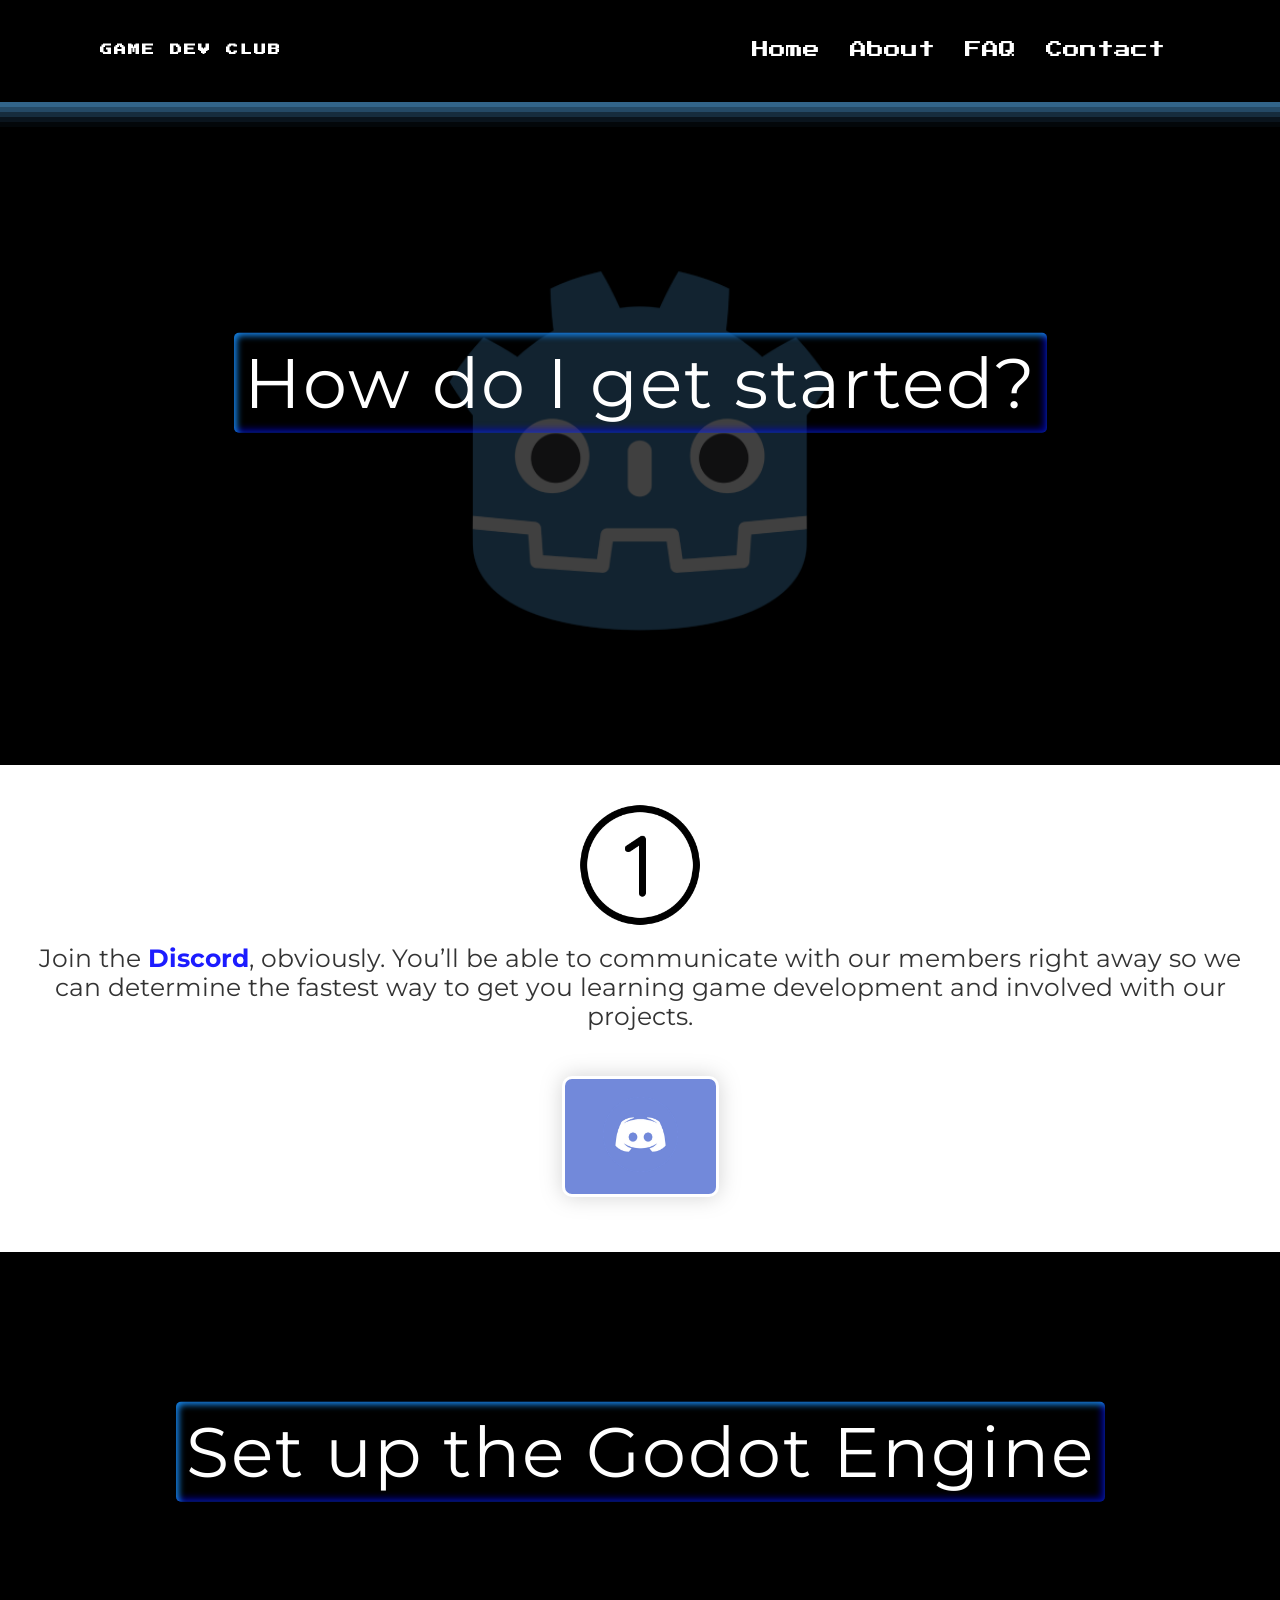
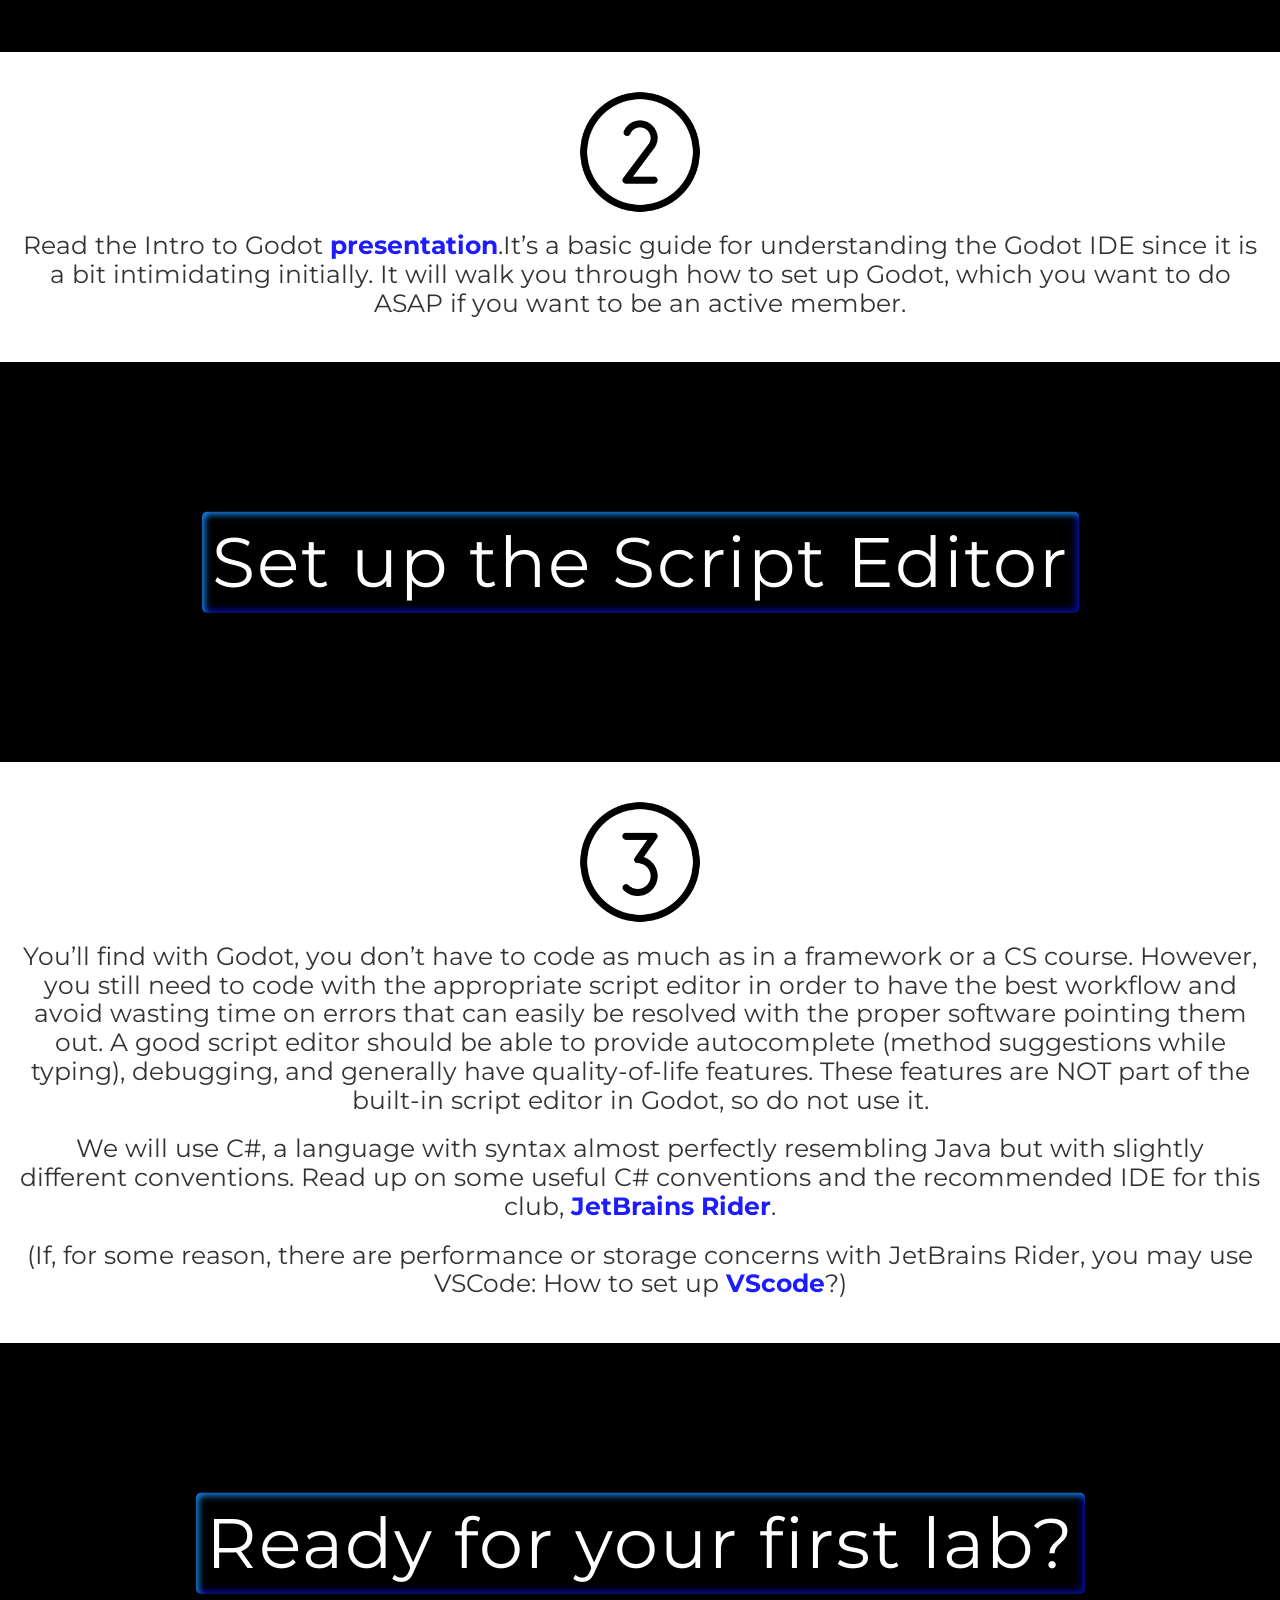
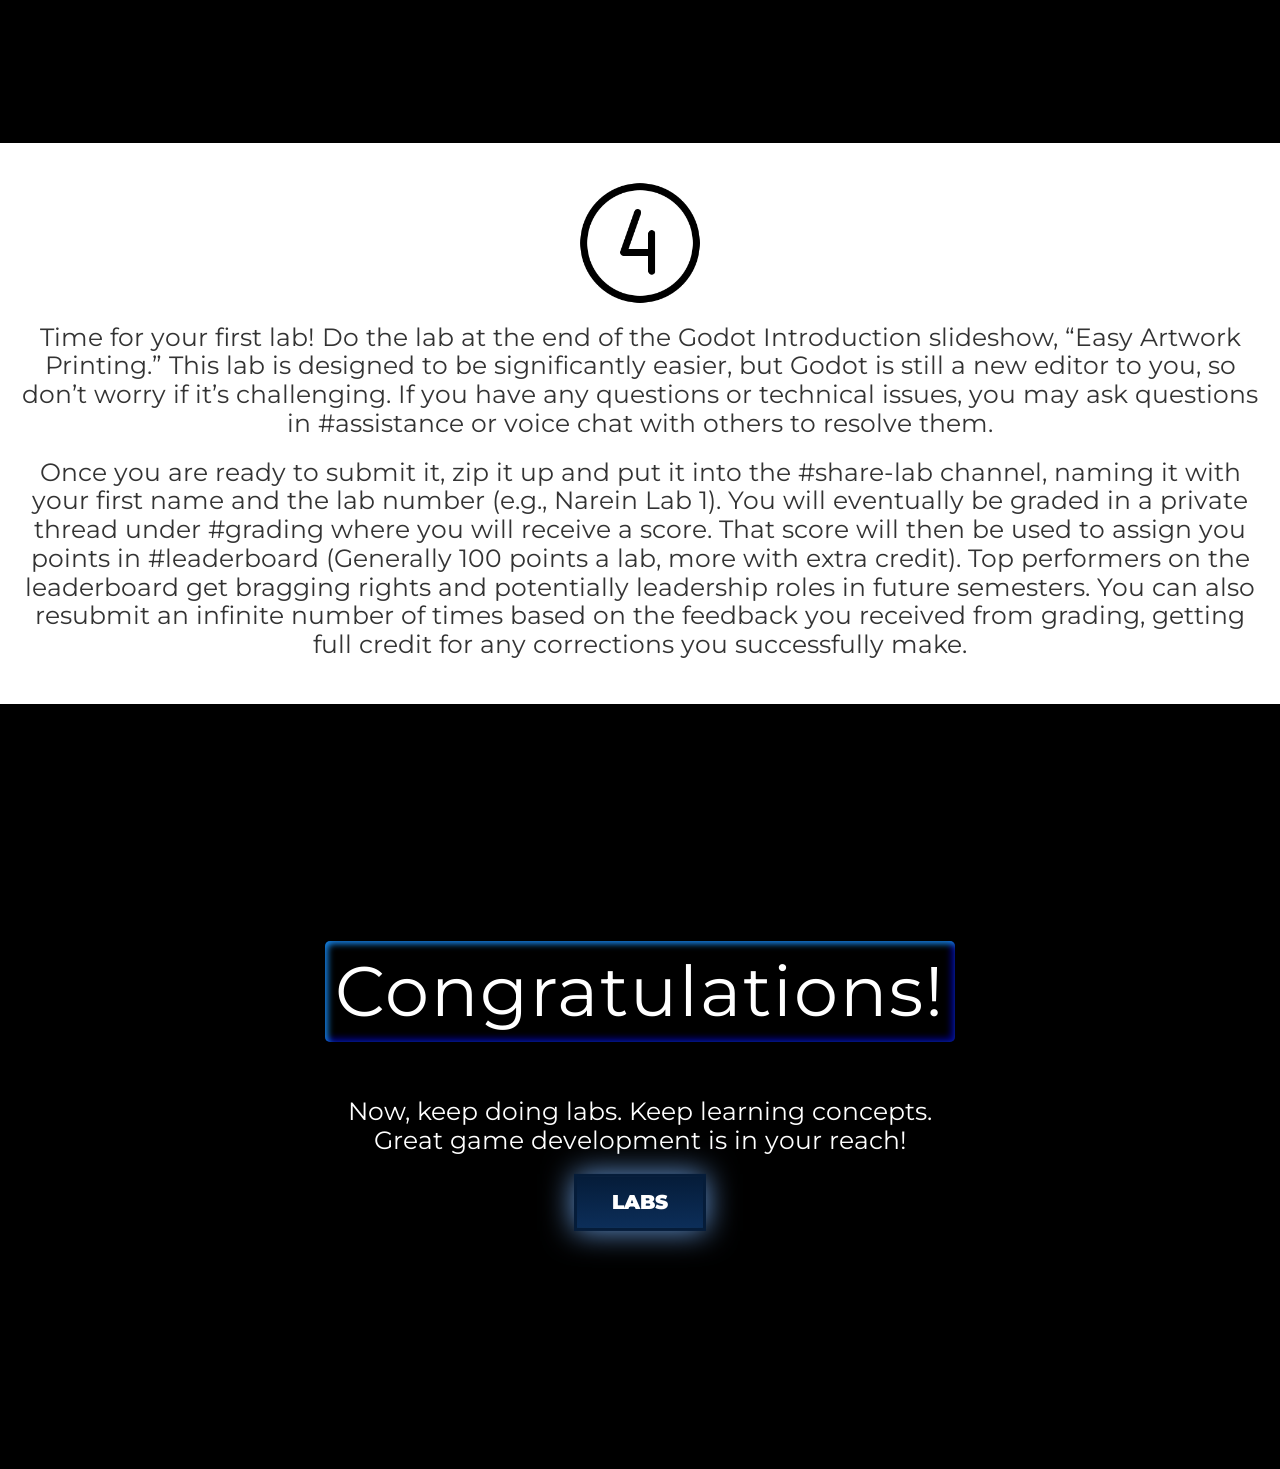
==== getting-started.html @ a7929da5 "Add files via upload" ====
<!DOCTYPE html>
<html lang="en">

<head>
    <meta name="viewport" content="width=device-width, initial-scale=1.0">
    <meta charset="UTF-8">
    <link rel="apple-touch-icon" sizes="180x180" href="images/apple-touch-icon.png">
    <link rel="icon" type="image/png" sizes="32x32" href="images/favicon-32x32.png">
    <link rel="icon" type="image/png" sizes="16x16" href="images/favicon-16x16.png">
    <link rel="manifest" href="images/site.webmanifest">
    <link rel="mask-icon" href="images/safari-pinned-tab.svg" color="#5bbad5">
    <meta name="msapplication-TileColor" content="#da532c">
    <meta name="theme-color" content="#ffffff">
    <title> GDC - Get Started</title>
    <link rel="stylesheet" href="style.css">
    <link rel="stylesheet" href="normalize.css">
    <meta name="description" content="Welcome to the Game Dev Club! Learn game development, set up Godot Engine, script editing with C#, and embark on your first lab. Join our Discord, follow step-by-step guides, and submit your work for grading. Start your game development journey with us!">
    <meta name="keywords" content="Game Dev Club, game development, Godot Engine, C#, Discord, lab submissions, coding conventions, JetBrains Rider, VSCode, leaderboard, game development concepts, game code">
    <meta name="author" content="Bibhas Sharma">

</head>
<style>
    .bgimg-1,
    .bgimg-2,
    .bgimg-3 {
        position: relative;
        background-attachment: fixed;
        background-position: center;
        background-repeat: no-repeat;
        background-size: cover;
    }

    .bgimg-1 {
        background-image: url("images/godotbackground.png");
        min-height: 85vh;
        background-color: black !important;
    }

    .bgimg-2,
    .bgimg-3 {
        background-image: url("images/godot5background.png");
        min-height: 400px;
        background-color: black !important;
    }

    .caption {
        position: absolute;
        left: 50%;
        top: 50%;
        transform: translate(-50%, -50%);
        width: 100%;
        text-align: center;
        color: #000;
        display: flex;
        flex-direction: column;
        align-items: center;
        justify-content: center;
    }

    .caption span.border {
        background-color: transparent;
        color: #fff;
        padding: 10px;
        font-size: 70px;
        letter-spacing: 2px;
        border-radius: 5px;
        box-shadow:
            inset 3px 3px 6px 0px rgb(21 128 220), inset -3px -3px 6px 1px rgba(0, 0, 255, 0.5)
    }


    .caption p {
        color: #fff;
        font-size: 25px;
        max-width: 630px;
    }



    h3 {
        letter-spacing: 5px;
        text-transform: uppercase;
        color: #111;
    }
    

#step1 p,#step2 p,#step3 p,#step4 p{
     max-width: 1500px !important;
    }


    .section {
        color: #333;
        background-color: #fff;
        text-align: center;
        padding: 25px 20px;
        justify-items: center;
        text-align: -webkit-center;
        text-align: -moz-center;
    }

    .section p {
        font-size: 25px;
        margin-bottom: 20px;
    }

</style>

<body>
    <header class="">
        <a href="index.html" class="logo">Game Dev Club</a>
        <div class="toggle" onclick="toggleMenu();"></div>
        <ul class="menu">
            <li><a href="https://ihsgamedev.org/#home" onclick="toggleMenu();">Home</a></li>
            <li><a href="https://ihsgamedev.org/#about" onclick="toggleMenu();">About</a></li>
            <li><a href="https://ihsgamedev.org/#faq" onclick="toggleMenu();">FAQ</a></li>
            <li><a href="https://ihsgamedev.org/#contact" onclick="toggleMenu();">Contact</a></li>
        </ul>
    </header>


    <div class="bgimg-1">
        <div class="caption">
            <span class="border">How do I get started?</span>
            <!--            <a href="#step1" class="button"> Here! </a>-->
        </div>
    </div>

    <div class="section" id="step1">
        <img src="images/numbers/number1.png" alt="Step number 1" class="numbers">
        <p>Join the <a href="https://bit.ly/428rsjZ" target="_blank" class="discordLink">Discord</a>, obviously. You’ll be able to communicate with our members right away so we can determine the fastest way to get you learning game development and involved with our projects.</p>
        <a href="https://bit.ly/428rsjZ" class="dbutton">
            <img src="images/discordimage.png" alt="Discord Logo" width="75">
        </a>
    </div>


    <div class="bgimg-2">
        <div class="caption">
            <span class="border">Set up the Godot Engine</span>
        </div>
    </div>

    <div class="section" id="step2">
        <img src="images/numbers/number2.png" alt="Step number 2" class="numbers">
        <p>Read the Intro to Godot <a href="https://docs.google.com/presentation/d/1SK0MCz6eUM-Sa-MBG9eXrG62JmJSNyOSM_BY1VZIHYc/edit#slide=id.p" target="_blank" class="googleSlidesLink">presentation</a>.It’s a basic guide for understanding the Godot IDE since it is a bit intimidating initially. It will walk you through how to set up Godot, which you want to do ASAP if you want to be an active member.
        </p>
    </div>

    <div class="bgimg-3">
        <div class="caption">
            <span class="border">Set up the Script Editor</span>
        </div>
    </div>


    <div class="section" id="step3">
        <img src="images/numbers/number3.png" alt="Step number 3" class="numbers">
        <p>You’ll find with Godot, you don’t have to code as much as in a framework or a CS course. However, you still need to code with the appropriate script editor in order to have the best workflow and avoid wasting time on errors that can easily be resolved with the proper software pointing them out. A good script editor should be able to provide autocomplete (method suggestions while typing), debugging, and generally have quality-of-life features. These features are NOT part of the built-in script editor in Godot, so do not use it.</p>
        <p>We will use C#, a language with syntax almost perfectly resembling Java but with slightly different conventions. Read up on some useful C# conventions and the recommended IDE for this club, <a href="https://docs.google.com/presentation/d/16xJVtBWoy6pmolH2bxYpNQ8sFIq0z8gYlD40pLp3AdY/edit#slide=id.p" target="_blank" class="jetBrainsRiderLink">JetBrains Rider</a>.</p>
        <p>(If, for some reason, there are performance or storage concerns with JetBrains Rider, you may use VSCode: How to set up <a href="https://docs.google.com/presentation/d/1cJeGbLo844TeqkArvpzsNyYUyb_Q9O29G5qrhaQEmxU/edit#slide=id.p" target="_blank" class="googleSlidesLink">VScode</a>?)</p>
    </div>

    <div class="bgimg-3">
        <div class="caption">
            <span class="border">Ready for your first lab?</span>
        </div>
    </div>

    <div class="section" id="step4">
        <img src="images/numbers/number4.png" alt="Step number 4" class="numbers">
        <p>Time for your first lab! Do the lab at the end of the Godot Introduction slideshow, “Easy Artwork Printing.” This lab is designed to be significantly easier, but Godot is still a new editor to you, so don’t worry if it’s challenging. If you have any questions or technical issues, you may ask questions in #assistance or voice chat with others to resolve them.</p>
        <p>Once you are ready to submit it, zip it up and put it into the #share-lab channel, naming it with your first name and the lab number (e.g., Narein Lab 1). You will eventually be graded in a private thread under #grading where you will receive a score. That score will then be used to assign you points in #leaderboard (Generally 100 points a lab, more with extra credit). Top performers on the leaderboard get bragging rights and potentially leadership roles in future semesters. You can also resubmit an infinite number of times based on the feedback you received from grading, getting full credit for any corrections you successfully make.</p>
    </div>

    <div class="bgimg-1">
        <div class="caption">
            <span class="border">Congratulations!</span><br><br><br>
            <p>Now, keep doing labs. Keep learning concepts. Great game development is in your reach!</p>
            <a href="labs.html" class="button"> Labs </a>
        </div>
    </div>

</body>

<script type="text/javascript">
    window.addEventListener('scroll', function() {
        var header = document.querySelector('header')
        header.classList.toggle('sticky', window.scrollY > 0);
    });

    function toggleMenu() {
        var menuToggle = document.querySelector('.toggle');
        var menu = document.querySelector('.menu');
        menuToggle.classList.toggle('active');
        menu.classList.toggle('active');
    }

</script>

</html>
---- style.css ----
@import url('https://fonts.googleapis.com/css2?family=Press+Start+2P&display=swap');
    @import url('https://fonts.googleapis.com/css2?family=Montserrat&display=swap');

    * {
        scroll-behavior: smooth;
        margin: 0;
        padding: 0;
        box-sizing: border-box;
        font-family: 'Montserrat', sans-serif;

    }

    .hidden {
        opacity: 0;
        filter: blur(5px);
        transition: all 1s;
    }

    .show {
        opacity: 1;
        filter: blur(0);
    }

    /*
.hiddenSlide {
    opacity: 0;
    filter: blur(5px);
    transition: all 1s;
    transform: translateX(-100px);
}

.showSlide {
    opacity: 1;
    filter: blur(0);
    transform: translateX(0);
}
*/


    html,
    body {
        overflow-x: hidden;
    }


    .sticky {
        background: #000;
        padding: 25px 100px;
        box-shadow: 0 5px 20px rgba(0, 0, 0, 0.3);
        color: #fff;
    }

    .general {
        background: #111;
        /*        background: linear-gradient(180deg, rgba(241, 247, 253, 1) 0%, rgba(0, 0, 0, 1) 9%);*/
    }

    .dbutton {
        position: relative;
        display: inline-block;
        margin-top: 25px;
        margin-bottom: 30px;
        background: white;
        padding: 18px 38px;
        text-decoration: none;
        font-size: 1.5em;
        font-weight: 900;
        transition: all .6s ease;
        color: #fff;
        border: 3px solid white;
        text-transform: uppercase;
        text-align: center;
        line-height: 1.05;
        background-color: #7289da;
        outline: none;
        border-radius: 10px;
        filter: drop-shadow(0 0 0.65rem lightgray);
    }

    .dbutton img {
        max-width: 100%;
        height: auto;
        border-radius: 10px;
    }

    .dbutton:hover {
        background-color: #2c2f33;
        color: #fff;
        border-color: #123;
        border-radius: 1em;
        filter: drop-shadow(0 0 1.00rem #7289da);
    }




    .logo {
        color: #fff;
        font-size: 21px;
        text-transform: uppercase;
        text-decoration: none;
        font-weight: 700;
        letter-spacing: 2px;
        font-family: 'Press Start 2P', cursive;
        transition: 1s;
    }

    .sticky ul li a {
        color: #fff;
        transition: 1s;
    }

    .sticky .logo {
        color: #fff;
        transition: 1s;
    }

    header ul li a span {
        position: relative;
        display: inline-block;
        margin: 0 15px;
        color: #fff;
        text-decoration: none;
        font-family: 'Press Start 2P', cursive;
        transition: 0.3s;
        animation: glow 1s infinite alternate;
    }

    @keyframes glow {
        from {
            text-shadow: 0 0 10px #1560BD, 0 0 20px #1560BD, 0 0 30px #1560BD;
        }

        to {
            text-shadow: 0 0 20px #94fdff, 0 0 30px #94fdff, 0 0 40px #94fdff;
        }
    }


    header {
        position: fixed;
        top: 0;
        left: 0;
        width: 100%;
        padding: 40px 100px;
        z-index: 1000;
        display: flex;
        justify-content: space-between;
        align-items: center;
        transition: 0.8s;
        color: #333;
        background: #000;
        box-shadow: rgba(70, 141, 191, 0.4) 0px 5px, rgba(70, 141, 191, 0.3) 0px 10px, rgba(70, 141, 191, 0.2) 0px 15px, rgba(70, 141, 191, 0.1) 0px 20px, rgba(70, 141, 191, 0.05) 0px 25px;
        animation: blink-shadow 2s ease-in-out infinite;
    }

    @keyframes blink-shadow {
        0% {
            box-shadow: rgba(70, 141, 191, 0.4) 0px 5px, rgba(70, 141, 191, 0.3) 0px 10px, rgba(70, 141, 191, 0.2) 0px 15px, rgba(70, 141, 191, 0.1) 0px 20px, rgba(70, 141, 191, 0.05) 0px 25px;
        }

        50% {
            box-shadow: none;
        }

        100% {
            box-shadow: rgba(70, 141, 191, 0.4) 0px 5px, rgba(70, 141, 191, 0.3) 0px 10px, rgba(70, 141, 191, 0.2) 0px 15px, rgba(70, 141, 191, 0.1) 0px 20px, rgba(70, 141, 191, 0.05) 0px 25px;
        }
    }

    header ul {
        position: relative;
        display: flex;
    }

    header ul li {
        position: relative;
        list-style: none;
    }

    header ul li a {
        position: relative;
        display: inline-block;
        margin: 0 15px;
        color: #fff;
        text-decoration: none;
        font-family: 'Press Start 2P', cursive;
        transition: 0.3s;
    }

    header ul li a:hover {
        color: #468dbf;
    }


    section {
        padding: 100px;
    }

    .banner {
        position: relative;
        min-height: 100vh;
        justify-content: center;
        background-repeat: no-repeat;
        background-attachment: fixed;
        background-position: center;
        align-items: center;
        background: linear-gradient(to bottom, #002552, #1560BD, #2168c0, #3784e4, #a3c5f0);
        /*        background: linear-gradient(#000, #000, #000, #000, #E75A7C);;*/
    }

    .banner .welcome {
        text-align: center;
        display: flex;
        flex-direction: column;
        align-items: center;
        justify-content: center;
        height: 730px;
        color: #fff;
    }

    .banner h2 {
        font-size: 2em;
        color: #fff;
        font-weight: 500;
        line-height: 1.5em;
        font-family: 'Press Start 2P', cursive;
    }

    .banner h2 span {
        font-size: 4rem;
        margin-bottom: 1rem;

    }

    .banner h3 {
        font-size: 2.15em;
        color: #fff;
        max-width: 690px;
        font-weight: 500;
        margin-top: 50px;
        margin-bottom: 20px;
    }

    .button {
        position: relative;
        display: inline-block;
        background: linear-gradient(to bottom, #051c39, #0c2e59);
        padding: 15px 35px;
        text-decoration: none;
        font-size: 1.25em;
        font-weight: 900;
        transition: all .6s ease;
        color: #fff;
        border: 3px solid #051c39;
        text-transform: uppercase;
        text-align: center;
        line-height: 1.05;
        outline: none;
        filter: drop-shadow(0 0 0.95rem #679bdd);
        margin-top: 20px;
    }

    .button:hover {
        background: linear-gradient(to bottom, #1560BD, #0c2e59);
        color: #fff;
        border-color: #1560BD;
        border-radius: 0.25em;
        filter: drop-shadow(0 0 1.00rem #1560BD);
    }


    .container {
        display: flex;
        justify-content: center;
        align-items: center;
    }

    .getStarted {
        text-align: center;
        display: flex;
        flex-wrap: wrap;
        flex-direction: column;
        justify-content: center;
        align-items: center;
        padding: 80px 0;
        min-height: 45vh;
        background: #111;
    }

    .backwhite {
        background: #F2F7FD;
    }

    .imgBx {
        position: relative;
    }

    .imgBx img {
        display: block;
        margin-left: auto;
        margin-right: auto;
        width: 50%;
        margin-top: 4%;
        padding: 15px;
    }

    .content {
        position: absolute;
        bottom: 0;
        width: 100%;
        padding: 20px;
        box-sizing: border-box;
        color: #fff;
        text-align: center;
        transition: background-color 0.5s ease;
    }

    .content h2 {
        margin: 10px 0;
        padding: 0;
        font-size: 20px;
        text-transform: uppercase;
        color: #000;
        font-weight: 900;
    }


    .content p {
        margin: 10px 0;
        color: #000;
        font-weight: 600;
        word-wrap: break-word;
        overflow: hidden;
    }




    .content a {
        display: inline-block;
        background: #fff;
        color: #111;
        padding: 10px 20px;
        text-decoration: none;
        border-radius: 20px;
        margin-top: 10px;
        transition: background-color 0.5s ease;
    }

    .slidesEmbed {
        display: flex;
        justify-content: center;
        align-items: center;
        margin-top: 80px;
    }

    video {
        width: 100%;
        height: auto;
        display: block;
        margin-top: 120px;
    }

    .box1::before {
        content: '';
        position: absolute;
        top: -20px;
        left: -20px;
        right: -20px;
        bottom: -20px;
        background: linear-gradient(135deg, #468dbf, #E75AC4, #F2F5EA, #8D94BA, #660660, #6B9AC4, #f0f, #468dbf);
        background-size: 400% 400%;
        z-index: -1;
        filter: blur(20px);
        animation: move-colors 15s cubic-bezier(0.4, 0, 1, 1) infinite;
    }

    .box2::before {
        content: '';
        position: absolute;
        top: -20px;
        left: -20px;
        right: -20px;
        bottom: -20px;

        background: linear-gradient(185deg, #468dbf, #E75AC4, #F2F5EA, #8D94BA, #660660, #6B9AC4, #f0f, #468dbf);
        background-size: 400% 400%;
        z-index: -1;
        filter: blur(20px);
        animation: move-colors 15s cubic-bezier(0.4, 0, 1, 1) infinite;
    }

    .box3::before {
        content: '';
        position: absolute;
        top: -20px;
        left: -20px;
        right: -20px;
        bottom: -20px;

        background: linear-gradient(235deg, #468dbf, #E75AC4, #F2F5EA, #8D94BA, #660660, #6B9AC4, #f0f, #468dbf);
        background-size: 400% 400%;
        z-index: -1;
        filter: blur(20px);
        animation: move-colors 15s cubic-bezier(0.4, 0, 1, 1) infinite;
    }

    .box1 {
        position: relative;
        width: 280px;
        height: 450px;
        margin: 20px 0;
        box-sizing: border-box;
        overflow: hidden;
        box-shadow: rgba(0, 0, 0, 0.3) 0px 19px 38px, rgba(0, 0, 0, 0.22) 0px 15px 12px;
        max-width: 300px;
    }

    .box2 {
        position: relative;
        width: 280px;
        height: 450px;
        margin: 20px 0;
        box-sizing: border-box;
        overflow: hidden;
        box-shadow: rgba(0, 0, 0, 0.3) 0px 19px 38px, rgba(0, 0, 0, 0.22) 0px 15px 12px;
        max-width: 300px;
    }

    .box3 {
        position: relative;
        width: 280px;
        height: 450px;
        margin: 20px 0;
        box-sizing: border-box;
        overflow: hidden;
        box-shadow: rgba(0, 0, 0, 0.3) 0px 19px 38px, rgba(0, 0, 0, 0.22) 0px 15px 12px;
        max-width: 300px;
    }


    @keyframes move-colors {
        0% {
            background-position: 0% 0%;
        }

        25% {
            background-position: 0% 100%;
        }

        50% {
            background-position: 100% 100%;
        }

        75% {
            background-position: 100% 0%;
        }

        100% {
            background-position: 0% 0%;
        }
    }



    .mainGDLogo {
        position: relative;
        top: 30px;
        width: 9%;
    }




    .heading.white {
        color: #fff;
    }

    .general .content {
        display: flex;
        justify-content: center;
        flex-wrap: wrap;
        flex-direction: row;
    }

    .general .content .opportunity {
        padding: 40px 20px;
        background: #222;
        color: #fff;
        max-width: 340px;
        margin: 20px;
        text-align: center;
        transition: 0.5s;
    }

    .general .content .opportunity img {
        max-width: 85px;
        filter: invert(1);
    }

    .general .content .opportunity h2 {
        font-size: 20px;
        font-weight: 600;
    }

    .general .content .opportunity:hover {
        background: #fcc201;
    }

    /*
    .container {
        
    height: 100vh;
    width: 100%;
    background: linear-gradient(0deg, #2C363F, #6B9AC4, #F2F5EA, #8D94BA, #E75A7C);
    background-size: 300%, 300%;
    animation: color 12s ease-in-out infinite;

    }
*/
    .about {
        text-align: center;
        display: flex;
        flex-wrap: wrap;
        flex-direction: column;
        justify-content: center;
        align-items: center;
        padding: 80px 0;
        background: linear-gradient(to top, #F1F7FD, #F1F7FD, #F1F7FD, #F1F7FD, #a3c5f0);
    }

    .contactS {
        text-align: center;
        display: flex;
        flex-wrap: wrap;
        flex-direction: column;
        justify-content: center;
        align-items: center;
        padding: 80px 0;
        background: #F2F7FD;
        min-height: 45vh;
    }

    .heading {
        width: 100%;
        text-align: center;
        margin-bottom: 30px;
        color: #fff;
    }

    .heading h2 {
        font-size: 48px;
        letter-spacing: 8px;
        margin-bottom: 20px;
        text-shadow: 2px 2px #468dbf;
        color: #000;
        padding: 5px;
    }

    .heading h2 span {
        color: #fff;
    }


    .content1 {
        display: flex;
        justify-content: center;
    }

    .contentP p {
        max-width: 1000px;
        font-size: 24px;
        letter-spacing: 1px;
        line-height: 1.35;
        color: black;
    }


    .contentP {
        padding-right: 30px;
    }

    .contentP h3 {
        font-size: 24px;
        margin-bottom: 10px;
    }



    @keyframes color {
        0% {
            background-position: 0 50%;
        }

        50% {
            background-position: 100% 50%;
        }

        100% {
            background-position: 0 50%;
        }
    }






    .warpper {
        display: flex;
        flex-direction: column;
        align-items: center;
    }

    .tab {
        cursor: pointer;
        padding: 10px 20px;
        margin-top: 15px;
        background: #2d2d2d;
        display: inline-block;
        color: #fff;
        border-radius: 30px/90px;
        box-shadow: 0 0.5rem 0.8rem #00000080;
    }


    .panels {
        background: #111;
        /*
        box-shadow: rgba(0, 0, 0, 0.17) 0px -23px 25px 0px inset,
            rgba(0, 0, 0, 0.15) 0px -36px 30px 0px inset,
            rgba(0, 0, 0, 0.1) 0px -79px 40px 0px inset,
            rgba(0, 0, 0, 0.06) 0px 2px 1px, rgba(0, 0, 0, 0.09) 0px 4px 2px,
            rgba(0, 0, 0, 0.09) 0px 8px 4px, rgba(0, 0, 0, 0.09) 0px 16px 8px,
            rgba(0, 0, 0, 0.09) 0px 32px 16px;
*/
        min-height: 200px;
        width: 100%;
        max-width: 1000px;
        border-radius: 3px;
        overflow: hidden;
        padding: 30px;
    }


    .panel {
        display: none;
        animation: fadein 0.8s;
    }

    .panel p {
        letter-spacing: 1px;
        line-height: 1.35;
        font-size: 21px;
    }

    @keyframes fadein {
        from {
            opacity: 0;
        }

        to {
            opacity: 1;
        }
    }

    .panel-title {
        font-size: 1.5em;
        font-weight: bold;
    }

    .radio {
        display: none;
    }

    .tabs {
        padding: 10px;
    }

    #one:checked ~ .panels #one-panel,
    #two:checked ~ .panels #two-panel,
    #three:checked ~ .panels #three-panel,
    #four:checked ~ .panels #four-panel {
        display: block;
    }

    #one:checked ~ .tabs #one-tab,
    #two:checked ~ .tabs #two-tab,
    #three:checked ~ .tabs #three-tab,
    #four:checked ~ .tabs #four-tab {
        background: #4d4d4d;
        color: #fff;
    }


    .joe {
        position: relative;
        display: flex;
        flex-wrap: wrap;
        justify-content: space-around;
    }

    .content {
        display: flex;
        justify-content: space-between;
    }

    .contentP p {
        font-size: 19px;
    }

    .contentP {
        padding-right: 30px;
    }

    .contentP h3 {
        font-size: 24px;
        margin-bottom: 10px;
    }


    .imgsp {
        min-width: 50%;
        margin-left: 30px;
    }

    .documents {
        background: #fff;
        text-align: center;
    }

    .documents div div p {
        font-size: 17px;
    }

    .documents div div li {
        font-size: 18px;
        margin-bottom: 7px;
    }



    .missionstatement {
        font-size: 40px;
    }


    .startedP p {
        color: #fff;
        font-size: 22px !important;
        display: inline-block;
    }

    ol {
        list-style-position: inside;
        padding-left: 0;
    }

    .welcome h3 span {
        font-size: 1.35em;
    }

    .discordLink {
        color: #1c1cff;
        text-decoration: none;
        font-weight: bold;
        text-align: center;
        cursor: pointer;
    }

    .discordLink:hover {
        background: linear-gradient(to right, #5865f2, #833ab4, #ed4245, #fd1d1d, #faa61a, #f8e71c);
        background-clip: text;
        -webkit-background-clip: text;
        color: transparent;
        transition: 0.25s;
        animation: gradient 5s linear infinite;
    }



    .googleSlidesLink {
        color: #1c1cff;
        text-decoration: none;
        font-weight: bold;
        text-align: center;
        cursor: pointer;
    }

    .googleSlidesLink:hover {
        background: linear-gradient(to right, #4285f4, #34a853, #fbbc05, #ea4335);
        background-clip: text;
        -webkit-background-clip: text;
        color: transparent;
        transition: 0.25s;
        animation: gradient 5s linear infinite;
    }

    .jetBrainsRiderLink {
        color: #1c1cff;
        text-decoration: none;
        font-weight: bold;
        text-align: center;
        cursor: pointer;
    }

    .jetBrainsRiderLink:hover {
        background: linear-gradient(to right, #d41863, #ee8b26, #1b6fe6, #8368a2, #3882C6);
        background-clip: text;
        -webkit-background-clip: text;
        color: transparent;
        transition: 0.25s;
        animation: gradient 5s linear infinite;
    }


    @keyframes gradient {
        0% {
            color: #7289da;
        }

        14.28% {
            color: #1abc9c;
        }

        28.57% {
            color: #3498db;
        }

        42.85% {
            color: #e74c3c;
        }

        57.14% {
            color: #e67e22;
        }

        71.42% {
            color: #f1c40f;
        }

        85.71% {
            color: #2ecc71;
        }

        100% {
            color: #7289da;
        }
    }

    .numbers {
        width: 150px;
        height: 150px;
    }







    @media (max-width:620px) {


        .tab {
            display: flex;
            justify-content: center;
            align-items: center;

        }

        .caption span.border {
            font-size: 24px !important;
            letter-spacing: 0px !important;
        }

        .heading h2 {
            font-size: 32px;
        }

        .contentP p {
            font-size: 15px !important;
        }

        .banner h2 {
            font-size: 1.15em !important;

        }

        .logo {
            font-size: 11px !important;
        }

        .banner h3 {
            font-size: 1.45em;
        }

        .mainGDLogo {
            width: 20%;
        }

        .box1,
        .box2,
        .box3 {
            width: 80%;

        }

        .bgimg-2,
        .bgimg-3 {
            min-height: 150px !important;
        }

        .content h2 {
            font-size: 17px !important;
        }

        .content p {
            font-size: 14px !important;
        }

        .imgBx img {
            width: 50%;
            margin-top: 4%;
            padding: 1px;
        }

        .panels {
            padding: 10px;
        }

    }



    @media (max-width:400px) {
        .content h2 {
            font-size: 13px !important;
        }

        .content p {
            font-size: 11px !important;
        }

        .banner .welcome {
            height: 630px;
        }

        .panel p {
            font-size: 17px;
        }
    }

    @media (max-width:1340px) {
        .logo {
            font-size: 12px;
        }

        header ul li a {
            font-size: 17px;
        }

    }

    @media (max-width: 1155px) {
        header ul li a {
            font-size: 13px;
        }

        .content h2 {
            font-size: 21px;
        }

        .contentP p {
            font-size: 15px !important;
        }

    }


    @media (max-width: 1000px) {

        header,
        header.sticky {
            padding: 20px 50px;
            z-index: 1000;
            align-items: center;
        }

        .menu {
            position: fixed;
            top: 75px;
            right: -100%;
            display: block;
            padding: 100px 50px;
            text-align: center;
            width: 100%;
            height: 100vh;
            background: #282C35;
            transition: 0.5s;
            z-index: 999;
            border-top: 1px solid rgba(0, 0, 0, 0.2);
        }

        .menu.active {
            right: 0;
        }

        header ul li a {
            color: #c5e5ff;
            font-size: 24px;
            margin: 10px;
        }

        .toggle {
            transition: 0.75s;
            width: 40px;
            height: 40px;
            background: url(images/menu.png);
            background-position: center;
            background-repeat: no-repeat;
            background-size: 30px;
            cursor: pointer;
        }

        .toggle.active {
            transition: 0.75s;
            background: url(images/close.png);
            background-position: center;
            background-repeat: no-repeat;
            background-size: 25px;
            cursor: pointer;
        }


        section {
            padding: 100px 50px;
        }

        .logo {
            font-size: 15px;
        }

        section {
            padding: 100px 50px;
        }

        .logo {
            font-size: 15px;
        }

        .banner {
            padding: 150px 50px 100px;
        }

        .banner h2 {
            font-size: 1.45em;
        }

        ,
        banner h3 {
            font-size: 1em;
        }

        .button {
            margin-top: 10px;
            padding: 10px 20px;
            font-size: 15px;
        }
    }
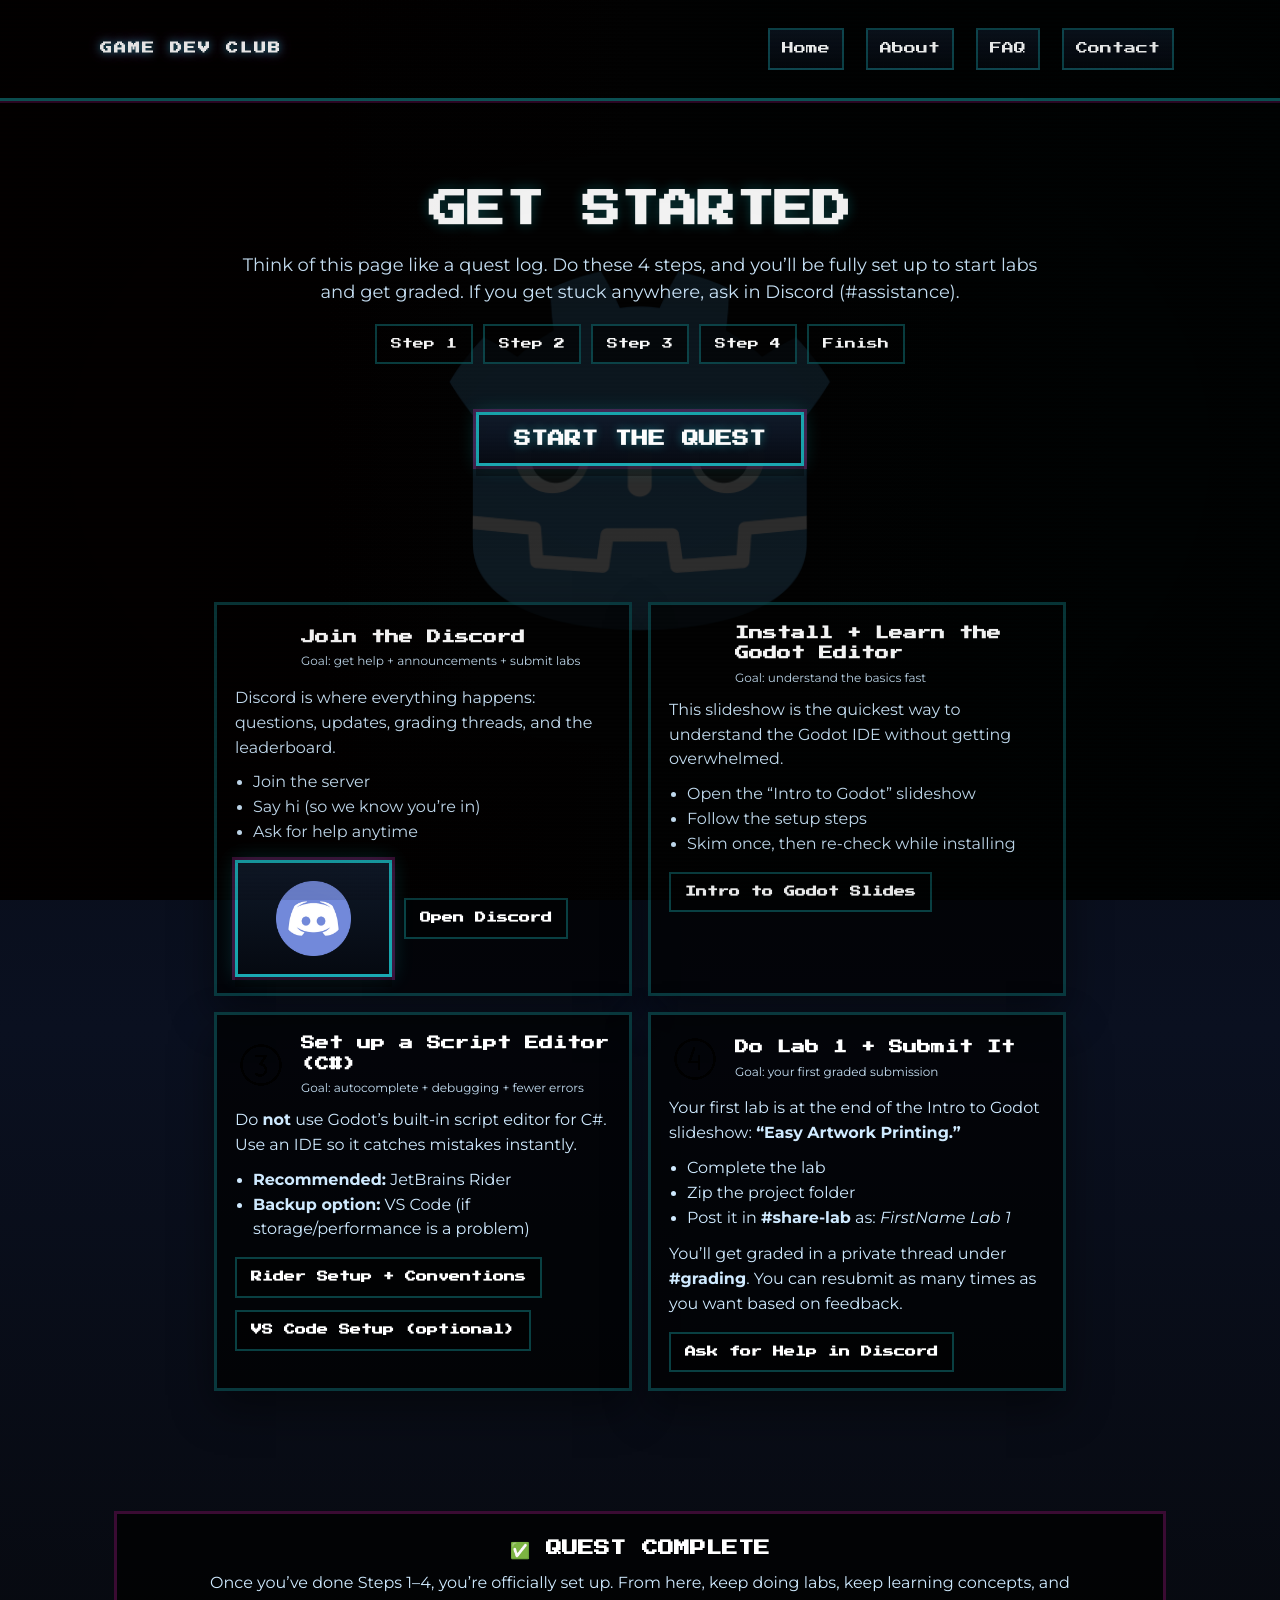
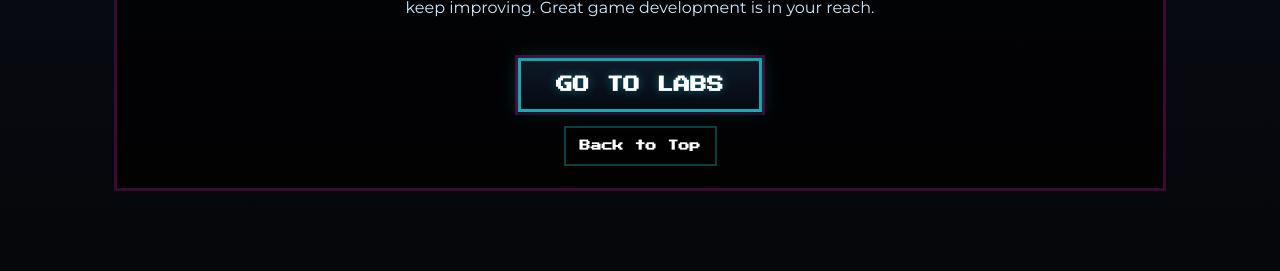
==== commit da7cdeac: "getting-started.html" ====
--- a/getting-started.html
+++ b/getting-started.html
@@ -4,6 +4,7 @@
 <head>
     <meta name="viewport" content="width=device-width, initial-scale=1.0">
     <meta charset="UTF-8">
+
     <link rel="apple-touch-icon" sizes="180x180" href="images/apple-touch-icon.png">
     <link rel="icon" type="image/png" sizes="32x32" href="images/favicon-32x32.png">
     <link rel="icon" type="image/png" sizes="16x16" href="images/favicon-16x16.png">
@@ -11,99 +12,203 @@
     <link rel="mask-icon" href="images/safari-pinned-tab.svg" color="#5bbad5">
     <meta name="msapplication-TileColor" content="#da532c">
     <meta name="theme-color" content="#ffffff">
-    <title> GDC - Get Started</title>
+
+    <title>GDC - Get Started</title>
     <link rel="stylesheet" href="style.css">
     <link rel="stylesheet" href="normalize.css">
-    <meta name="description" content="Welcome to the Game Dev Club! Learn game development, set up Godot Engine, script editing with C#, and embark on your first lab. Join our Discord, follow step-by-step guides, and submit your work for grading. Start your game development journey with us!">
-    <meta name="keywords" content="Game Dev Club, game development, Godot Engine, C#, Discord, lab submissions, coding conventions, JetBrains Rider, VSCode, leaderboard, game development concepts, game code">
+
+    <meta name="description" content="Welcome to the Game Dev Club! Join Discord, install Godot, set up a C# script editor, and submit your first lab.">
+    <meta name="keywords" content="Game Dev Club, Godot Engine, C#, Discord, JetBrains Rider, VSCode, lab submissions">
     <meta name="author" content="Bibhas Sharma">
-
 </head>
+
 <style>
-    .bgimg-1,
-    .bgimg-2,
-    .bgimg-3 {
-        position: relative;
+    /* Page-only layout (does not touch your global CSS file) */
+    .gs-wrap {
+        padding-top: 120px;
+        background: linear-gradient(180deg, rgba(0, 0, 0, 0.55), rgba(0, 0, 0, 0.15)), url("images/godotbackground.png");
+        background-size: cover;
+        background-position: center;
         background-attachment: fixed;
-        background-position: center;
-        background-repeat: no-repeat;
-        background-size: cover;
-    }
-
-    .bgimg-1 {
-        background-image: url("images/godotbackground.png");
-        min-height: 85vh;
-        background-color: black !important;
-    }
-
-    .bgimg-2,
-    .bgimg-3 {
-        background-image: url("images/godot5background.png");
-        min-height: 400px;
-        background-color: black !important;
-    }
-
-    .caption {
-        position: absolute;
-        left: 50%;
-        top: 50%;
-        transform: translate(-50%, -50%);
-        width: 100%;
+        min-height: 100vh;
+    }
+
+    .gs-shell {
+        max-width: 1100px;
+        margin: 0 auto;
+        padding: 0 24px 80px;
+    }
+
+    .gs-hero {
         text-align: center;
-        color: #000;
+        padding: 40px 18px 18px;
+    }
+
+    .gs-hero h1 {
+        font-family: 'Press Start 2P', cursive;
+        font-size: clamp(24px, 3vw, 46px);
+        color: #fff;
+        margin-bottom: 16px;
+        text-shadow: 0 0 14px rgba(33, 247, 255, 0.25);
+        line-height: 1.3;
+    }
+
+    .gs-hero p {
+        color: #cfeaff;
+        font-size: 18px;
+        max-width: 820px;
+        margin: 0 auto 18px;
+        line-height: 1.5;
+    }
+
+    .gs-pillbar {
         display: flex;
-        flex-direction: column;
+        flex-wrap: wrap;
+        gap: 10px;
+        justify-content: center;
+        margin: 18px auto 28px;
+    }
+
+    .gs-pillbar a {
+        text-decoration: none;
+        font-family: 'Press Start 2P', cursive;
+        font-size: 11px;
+        padding: 12px 14px;
+        color: #fff;
+        background: rgba(0, 0, 0, 0.65);
+        border: 2px solid rgba(33, 247, 255, 0.25);
+        display: inline-block;
+    }
+
+    .gs-pillbar a:hover {
+        border-color: rgba(255, 43, 214, 0.55);
+        transform: translateY(-1px);
+    }
+
+    .gs-grid {
+        display: grid;
+        grid-template-columns: repeat(12, 1fr);
+        gap: 16px;
+        margin-top: 18px;
+    }
+
+    .gs-card {
+        grid-column: span 12;
+        background: rgba(0, 0, 0, 0.72);
+        border: 3px solid rgba(33, 247, 255, 0.22);
+        box-shadow: 0 18px 40px rgba(0, 0, 0, 0.45);
+        padding: 18px 18px 16px;
+    }
+
+    .gs-card header {
+        position: static;
+        padding: 0;
+        border: none;
+        box-shadow: none;
+        background: transparent;
+        animation: none;
+        backdrop-filter: none;
+        display: block;
+    }
+
+    .gs-topline {
+        display: flex;
         align-items: center;
-        justify-content: center;
-    }
-
-    .caption span.border {
-        background-color: transparent;
+        gap: 14px;
+        margin-bottom: 12px;
+    }
+
+    .gs-num {
+        width: 52px;
+        height: 52px;
+        flex: 0 0 52px;
+        image-rendering: pixelated;
+    }
+
+    .gs-title {
         color: #fff;
-        padding: 10px;
-        font-size: 70px;
-        letter-spacing: 2px;
-        border-radius: 5px;
-        box-shadow:
-            inset 3px 3px 6px 0px rgb(21 128 220), inset -3px -3px 6px 1px rgba(0, 0, 255, 0.5)
-    }
-
-
-    .caption p {
+        font-family: 'Press Start 2P', cursive;
+        font-size: 14px;
+        line-height: 1.45;
+        margin: 0;
+    }
+
+    .gs-tag {
+        display: inline-block;
+        margin-top: 8px;
+        font-size: 12px;
+        color: #cfeaff;
+        opacity: 0.95;
+    }
+
+    .gs-body p {
+        color: #cfeaff;
+        font-size: 16px;
+        line-height: 1.55;
+        margin: 10px 0;
+    }
+
+    .gs-body ul {
+        color: #cfeaff;
+        margin: 10px 0 0 18px;
+        line-height: 1.55;
+        font-size: 16px;
+    }
+
+    .gs-actions {
+        display: flex;
+        flex-wrap: wrap;
+        gap: 12px;
+        margin-top: 14px;
+        align-items: center;
+    }
+
+    .gs-mini {
+        text-decoration: none;
+        font-weight: 800;
+        padding: 12px 14px;
+        border: 2px solid rgba(33, 247, 255, 0.25);
         color: #fff;
-        font-size: 25px;
-        max-width: 630px;
-    }
-
-
-
-    h3 {
-        letter-spacing: 5px;
-        text-transform: uppercase;
-        color: #111;
-    }
-    
-
-#step1 p,#step2 p,#step3 p,#step4 p{
-     max-width: 1500px !important;
-    }
-
-
-    .section {
-        color: #333;
-        background-color: #fff;
+        background: rgba(0, 0, 0, 0.55);
+        display: inline-block;
+        font-family: 'Press Start 2P', cursive;
+        font-size: 11px;
+    }
+
+    .gs-mini:hover {
+        border-color: rgba(255, 43, 214, 0.55);
+        transform: translateY(-1px);
+    }
+
+    .gs-finish {
+        margin-top: 20px;
+        background: rgba(0, 0, 0, 0.75);
+        border: 3px solid rgba(255, 43, 214, 0.22);
+        padding: 22px 18px;
         text-align: center;
-        padding: 25px 20px;
-        justify-items: center;
-        text-align: -webkit-center;
-        text-align: -moz-center;
-    }
-
-    .section p {
-        font-size: 25px;
-        margin-bottom: 20px;
-    }
-
+    }
+
+    .gs-finish h2 {
+        font-family: 'Press Start 2P', cursive;
+        color: #fff;
+        font-size: 16px;
+        line-height: 1.5;
+        margin-bottom: 12px;
+    }
+
+    .gs-finish p {
+        color: #cfeaff;
+        font-size: 16px;
+        line-height: 1.55;
+        max-width: 860px;
+        margin: 0 auto 16px;
+    }
+
+    @media (min-width: 860px) {
+        .gs-card {
+            grid-column: span 6;
+        }
+    }
 </style>
 
 <body>
@@ -118,84 +223,178 @@
         </ul>
     </header>
 
-
-    <div class="bgimg-1">
-        <div class="caption">
-            <span class="border">How do I get started?</span>
-            <!--            <a href="#step1" class="button"> Here! </a>-->
+    <main class="gs-wrap" id="top">
+        <div class="gs-shell">
+            <section class="gs-hero">
+                <h1>GET STARTED</h1>
+                <p>
+                    Think of this page like a quest log. Do these 4 steps, and you’ll be fully set up to start labs and get graded.
+                    If you get stuck anywhere, ask in Discord (#assistance).
+                </p>
+
+                <div class="gs-pillbar">
+                    <a href="#step1">Step 1</a>
+                    <a href="#step2">Step 2</a>
+                    <a href="#step3">Step 3</a>
+                    <a href="#step4">Step 4</a>
+                    <a href="#finish">Finish</a>
+                </div>
+
+                <a href="#step1" class="button">Start the Quest</a>
+            </section>
+
+            <section class="gs-grid">
+                <!-- STEP 1 -->
+                <article class="gs-card" id="step1">
+                    <header>
+                        <div class="gs-topline">
+                            <img src="images/numbers/number1.png" alt="Step 1" class="gs-num">
+                            <div>
+                                <h2 class="gs-title">Join the Discord</h2>
+                                <span class="gs-tag">Goal: get help + announcements + submit labs</span>
+                            </div>
+                        </div>
+                    </header>
+
+                    <div class="gs-body">
+                        <p>Discord is where everything happens: questions, updates, grading threads, and the leaderboard.</p>
+                        <ul>
+                            <li>Join the server</li>
+                            <li>Say hi (so we know you’re in)</li>
+                            <li>Ask for help anytime</li>
+                        </ul>
+
+                        <div class="gs-actions">
+                            <a href="https://bit.ly/428rsjZ" target="_blank" class="dbutton" style="margin:0;">
+                                <img src="images/discordimage.png" alt="Discord Logo" width="75">
+                            </a>
+                            <a href="https://bit.ly/428rsjZ" target="_blank" class="gs-mini">Open Discord</a>
+                        </div>
+                    </div>
+                </article>
+
+                <!-- STEP 2 -->
+                <article class="gs-card" id="step2">
+                    <header>
+                        <div class="gs-topline">
+                            <img src="images/numbers/number2.png" alt="Step 2" class="gs-num">
+                            <div>
+                                <h2 class="gs-title">Install + Learn the Godot Editor</h2>
+                                <span class="gs-tag">Goal: understand the basics fast</span>
+                            </div>
+                        </div>
+                    </header>
+
+                    <div class="gs-body">
+                        <p>This slideshow is the quickest way to understand the Godot IDE without getting overwhelmed.</p>
+                        <ul>
+                            <li>Open the “Intro to Godot” slideshow</li>
+                            <li>Follow the setup steps</li>
+                            <li>Skim once, then re-check while installing</li>
+                        </ul>
+
+                        <div class="gs-actions">
+                            <a class="gs-mini googleSlidesLink" target="_blank"
+                                href="https://docs.google.com/presentation/d/1SK0MCz6eUM-Sa-MBG9eXrG62JmJSNyOSM_BY1VZIHYc/edit#slide=id.p">
+                                Intro to Godot Slides
+                            </a>
+                        </div>
+                    </div>
+                </article>
+
+                <!-- STEP 3 -->
+                <article class="gs-card" id="step3">
+                    <header>
+                        <div class="gs-topline">
+                            <img src="images/numbers/number3.png" alt="Step 3" class="gs-num">
+                            <div>
+                                <h2 class="gs-title">Set up a Script Editor (C#)</h2>
+                                <span class="gs-tag">Goal: autocomplete + debugging + fewer errors</span>
+                            </div>
+                        </div>
+                    </header>
+
+                    <div class="gs-body">
+                        <p>Do <strong>not</strong> use Godot’s built-in script editor for C#. Use an IDE so it catches mistakes instantly.</p>
+                        <ul>
+                            <li><strong>Recommended:</strong> JetBrains Rider</li>
+                            <li><strong>Backup option:</strong> VS Code (if storage/performance is a problem)</li>
+                        </ul>
+
+                        <div class="gs-actions">
+                            <a class="gs-mini jetBrainsRiderLink" target="_blank"
+                                href="https://docs.google.com/presentation/d/16xJVtBWoy6pmolH2bxYpNQ8sFIq0z8gYlD40pLp3AdY/edit#slide=id.p">
+                                Rider Setup + Conventions
+                            </a>
+
+                            <a class="gs-mini googleSlidesLink" target="_blank"
+                                href="https://docs.google.com/presentation/d/1cJeGbLo844TeqkArvpzsNyYUyb_Q9O29G5qrhaQEmxU/edit#slide=id.p">
+                                VS Code Setup (optional)
+                            </a>
+                        </div>
+                    </div>
+                </article>
+
+                <!-- STEP 4 -->
+                <article class="gs-card" id="step4">
+                    <header>
+                        <div class="gs-topline">
+                            <img src="images/numbers/number4.png" alt="Step 4" class="gs-num">
+                            <div>
+                                <h2 class="gs-title">Do Lab 1 + Submit It</h2>
+                                <span class="gs-tag">Goal: your first graded submission</span>
+                            </div>
+                        </div>
+                    </header>
+
+                    <div class="gs-body">
+                        <p>Your first lab is at the end of the Intro to Godot slideshow: <strong>“Easy Artwork Printing.”</strong></p>
+
+                        <ul>
+                            <li>Complete the lab</li>
+                            <li>Zip the project folder</li>
+                            <li>Post it in <strong>#share-lab</strong> as: <em>FirstName Lab 1</em></li>
+                        </ul>
+
+                        <p style="margin-top:12px;">
+                            You’ll get graded in a private thread under <strong>#grading</strong>.
+                            You can resubmit as many times as you want based on feedback.
+                        </p>
+
+                        <div class="gs-actions">
+                            <a href="https://bit.ly/428rsjZ" target="_blank" class="gs-mini">Ask for Help in Discord</a>
+                        </div>
+                    </div>
+                </article>
+            </section>
+
+            <section class="gs-finish" id="finish">
+                <h2>✅ QUEST COMPLETE</h2>
+                <p>
+                    Once you’ve done Steps 1–4, you’re officially set up. From here, keep doing labs, keep learning concepts,
+                    and keep improving. Great game development is in your reach.
+                </p>
+                <a href="labs.html" class="button">Go to Labs</a>
+                <div style="margin-top:14px;">
+                    <a href="#top" class="gs-mini">Back to Top</a>
+                </div>
+            </section>
         </div>
-    </div>
-
-    <div class="section" id="step1">
-        <img src="images/numbers/number1.png" alt="Step number 1" class="numbers">
-        <p>Join the <a href="https://bit.ly/428rsjZ" target="_blank" class="discordLink">Discord</a>, obviously. You’ll be able to communicate with our members right away so we can determine the fastest way to get you learning game development and involved with our projects.</p>
-        <a href="https://bit.ly/428rsjZ" class="dbutton">
-            <img src="images/discordimage.png" alt="Discord Logo" width="75">
-        </a>
-    </div>
-
-
-    <div class="bgimg-2">
-        <div class="caption">
-            <span class="border">Set up the Godot Engine</span>
-        </div>
-    </div>
-
-    <div class="section" id="step2">
-        <img src="images/numbers/number2.png" alt="Step number 2" class="numbers">
-        <p>Read the Intro to Godot <a href="https://docs.google.com/presentation/d/1SK0MCz6eUM-Sa-MBG9eXrG62JmJSNyOSM_BY1VZIHYc/edit#slide=id.p" target="_blank" class="googleSlidesLink">presentation</a>.It’s a basic guide for understanding the Godot IDE since it is a bit intimidating initially. It will walk you through how to set up Godot, which you want to do ASAP if you want to be an active member.
-        </p>
-    </div>
-
-    <div class="bgimg-3">
-        <div class="caption">
-            <span class="border">Set up the Script Editor</span>
-        </div>
-    </div>
-
-
-    <div class="section" id="step3">
-        <img src="images/numbers/number3.png" alt="Step number 3" class="numbers">
-        <p>You’ll find with Godot, you don’t have to code as much as in a framework or a CS course. However, you still need to code with the appropriate script editor in order to have the best workflow and avoid wasting time on errors that can easily be resolved with the proper software pointing them out. A good script editor should be able to provide autocomplete (method suggestions while typing), debugging, and generally have quality-of-life features. These features are NOT part of the built-in script editor in Godot, so do not use it.</p>
-        <p>We will use C#, a language with syntax almost perfectly resembling Java but with slightly different conventions. Read up on some useful C# conventions and the recommended IDE for this club, <a href="https://docs.google.com/presentation/d/16xJVtBWoy6pmolH2bxYpNQ8sFIq0z8gYlD40pLp3AdY/edit#slide=id.p" target="_blank" class="jetBrainsRiderLink">JetBrains Rider</a>.</p>
-        <p>(If, for some reason, there are performance or storage concerns with JetBrains Rider, you may use VSCode: How to set up <a href="https://docs.google.com/presentation/d/1cJeGbLo844TeqkArvpzsNyYUyb_Q9O29G5qrhaQEmxU/edit#slide=id.p" target="_blank" class="googleSlidesLink">VScode</a>?)</p>
-    </div>
-
-    <div class="bgimg-3">
-        <div class="caption">
-            <span class="border">Ready for your first lab?</span>
-        </div>
-    </div>
-
-    <div class="section" id="step4">
-        <img src="images/numbers/number4.png" alt="Step number 4" class="numbers">
-        <p>Time for your first lab! Do the lab at the end of the Godot Introduction slideshow, “Easy Artwork Printing.” This lab is designed to be significantly easier, but Godot is still a new editor to you, so don’t worry if it’s challenging. If you have any questions or technical issues, you may ask questions in #assistance or voice chat with others to resolve them.</p>
-        <p>Once you are ready to submit it, zip it up and put it into the #share-lab channel, naming it with your first name and the lab number (e.g., Narein Lab 1). You will eventually be graded in a private thread under #grading where you will receive a score. That score will then be used to assign you points in #leaderboard (Generally 100 points a lab, more with extra credit). Top performers on the leaderboard get bragging rights and potentially leadership roles in future semesters. You can also resubmit an infinite number of times based on the feedback you received from grading, getting full credit for any corrections you successfully make.</p>
-    </div>
-
-    <div class="bgimg-1">
-        <div class="caption">
-            <span class="border">Congratulations!</span><br><br><br>
-            <p>Now, keep doing labs. Keep learning concepts. Great game development is in your reach!</p>
-            <a href="labs.html" class="button"> Labs </a>
-        </div>
-    </div>
-
+    </main>
+
+    <script type="text/javascript">
+        window.addEventListener('scroll', function () {
+            var header = document.querySelector('header')
+            header.classList.toggle('sticky', window.scrollY > 0);
+        });
+
+        function toggleMenu() {
+            var menuToggle = document.querySelector('.toggle');
+            var menu = document.querySelector('.menu');
+            menuToggle.classList.toggle('active');
+            menu.classList.toggle('active');
+        }
+    </script>
 </body>
 
-<script type="text/javascript">
-    window.addEventListener('scroll', function() {
-        var header = document.querySelector('header')
-        header.classList.toggle('sticky', window.scrollY > 0);
-    });
-
-    function toggleMenu() {
-        var menuToggle = document.querySelector('.toggle');
-        var menu = document.querySelector('.menu');
-        menuToggle.classList.toggle('active');
-        menu.classList.toggle('active');
-    }
-
-</script>
-
 </html>
--- a/style.css
+++ b/style.css
@@ -1,1071 +1,813 @@
-    @import url('https://fonts.googleapis.com/css2?family=Press+Start+2P&display=swap');
-    @import url('https://fonts.googleapis.com/css2?family=Montserrat&display=swap');
-
-    * {
-        scroll-behavior: smooth;
-        margin: 0;
-        padding: 0;
-        box-sizing: border-box;
-        font-family: 'Montserrat', sans-serif;
-
-    }
-
-    .hidden {
-        opacity: 0;
-        filter: blur(5px);
-        transition: all 1s;
-    }
-
-    .show {
-        opacity: 1;
-        filter: blur(0);
-    }
-
-    /*
-.hiddenSlide {
-    opacity: 0;
-    filter: blur(5px);
-    transition: all 1s;
-    transform: translateX(-100px);
-}
-
-.showSlide {
-    opacity: 1;
-    filter: blur(0);
-    transform: translateX(0);
-}
-*/
-
-
-    html,
-    body {
-        overflow-x: hidden;
-    }
-
-
-    .sticky {
-        background: #000;
-        padding: 25px 100px;
-        box-shadow: 0 5px 20px rgba(0, 0, 0, 0.3);
-        color: #fff;
-    }
-
-    .general {
-        background: #111;
-        /*        background: linear-gradient(180deg, rgba(241, 247, 253, 1) 0%, rgba(0, 0, 0, 1) 9%);*/
-    }
-
-    .dbutton {
-        position: relative;
-        display: inline-block;
-        margin-top: 25px;
-        margin-bottom: 30px;
-        background: white;
-        padding: 18px 38px;
-        text-decoration: none;
-        font-size: 1.5em;
-        font-weight: 900;
-        transition: all .6s ease;
-        color: #fff;
-        border: 3px solid white;
-        text-transform: uppercase;
-        text-align: center;
-        line-height: 1.05;
-        background-color: #7289da;
-        outline: none;
-        border-radius: 10px;
-        filter: drop-shadow(0 0 0.65rem lightgray);
-    }
-
-    .dbutton img {
-        max-width: 100%;
-        height: auto;
-        border-radius: 10px;
-    }
-
-    .dbutton:hover {
-        background-color: #2c2f33;
-        color: #fff;
-        border-color: #123;
-        border-radius: 1em;
-        filter: drop-shadow(0 0 1.00rem #7289da);
-    }
-
-
-
-
-    .logo {
-        color: #fff;
-        font-size: 21px;
-        text-transform: uppercase;
-        text-decoration: none;
-        font-weight: 700;
-        letter-spacing: 2px;
-        font-family: 'Press Start 2P', cursive;
-        transition: 1s;
-    }
-
-    .sticky ul li a {
-        color: #fff;
-        transition: 1s;
-    }
-
-    .sticky .logo {
-        color: #fff;
-        transition: 1s;
-    }
-
-    header ul li a span {
-        position: relative;
-        display: inline-block;
-        margin: 0 15px;
-        color: #fff;
-        text-decoration: none;
-        font-family: 'Press Start 2P', cursive;
-        transition: 0.3s;
-        animation: glow 1s infinite alternate;
-    }
-
-    @keyframes glow {
-        from {
-            text-shadow: 0 0 10px #1560BD, 0 0 20px #1560BD, 0 0 30px #1560BD;
-        }
-
-        to {
-            text-shadow: 0 0 20px #94fdff, 0 0 30px #94fdff, 0 0 40px #94fdff;
-        }
-    }
-
-
-    header {
-        position: fixed;
-        top: 0;
-        left: 0;
-        width: 100%;
-        padding: 40px 100px;
-        z-index: 1000;
-        display: flex;
-        justify-content: space-between;
-        align-items: center;
-        transition: 0.8s;
-        color: #333;
-        background: #000;
-        box-shadow: rgba(70, 141, 191, 0.4) 0px 5px, rgba(70, 141, 191, 0.3) 0px 10px, rgba(70, 141, 191, 0.2) 0px 15px, rgba(70, 141, 191, 0.1) 0px 20px, rgba(70, 141, 191, 0.05) 0px 25px;
-        animation: blink-shadow 2s ease-in-out infinite;
-    }
-
-    @keyframes blink-shadow {
-        0% {
-            box-shadow: rgba(70, 141, 191, 0.4) 0px 5px, rgba(70, 141, 191, 0.3) 0px 10px, rgba(70, 141, 191, 0.2) 0px 15px, rgba(70, 141, 191, 0.1) 0px 20px, rgba(70, 141, 191, 0.05) 0px 25px;
-        }
-
-        50% {
-            box-shadow: none;
-        }
-
-        100% {
-            box-shadow: rgba(70, 141, 191, 0.4) 0px 5px, rgba(70, 141, 191, 0.3) 0px 10px, rgba(70, 141, 191, 0.2) 0px 15px, rgba(70, 141, 191, 0.1) 0px 20px, rgba(70, 141, 191, 0.05) 0px 25px;
-        }
-    }
-
-    header ul {
-        position: relative;
-        display: flex;
-    }
-
-    header ul li {
-        position: relative;
-        list-style: none;
-    }
-
-    header ul li a {
-        position: relative;
-        display: inline-block;
-        margin: 0 15px;
-        color: #fff;
-        text-decoration: none;
-        font-family: 'Press Start 2P', cursive;
-        transition: 0.3s;
-    }
-
-    header ul li a:hover {
-        color: #468dbf;
-    }
-
-
-    section {
-        padding: 100px;
-    }
-
-    .banner {
-        position: relative;
-        min-height: 100vh;
-        justify-content: center;
-        background-repeat: no-repeat;
-        background-attachment: fixed;
-        background-position: center;
-        align-items: center;
-        background: linear-gradient(to bottom, #002552, #1560BD, #2168c0, #3784e4, #a3c5f0);
-        /*        background: linear-gradient(#000, #000, #000, #000, #E75A7C);;*/
-    }
-
-    .banner .welcome {
-        text-align: center;
-        display: flex;
-        flex-direction: column;
-        align-items: center;
-        justify-content: center;
-        height: 730px;
-        color: #fff;
-    }
-
-    .banner h2 {
-        font-size: 2em;
-        color: #fff;
-        font-weight: 500;
-        line-height: 1.5em;
-        font-family: 'Press Start 2P', cursive;
-    }
-
-    .banner h2 span {
-        font-size: 4rem;
-        margin-bottom: 1rem;
-
-    }
-
-    .banner h3 {
-        font-size: 2.15em;
-        color: #fff;
-        max-width: 690px;
-        font-weight: 500;
-        margin-top: 50px;
-        margin-bottom: 20px;
-    }
-
-    .button {
-        position: relative;
-        display: inline-block;
-        background: linear-gradient(to bottom, #051c39, #0c2e59);
-        padding: 15px 35px;
-        text-decoration: none;
-        font-size: 1.25em;
-        font-weight: 900;
-        transition: all .6s ease;
-        color: #fff;
-        border: 3px solid #051c39;
-        text-transform: uppercase;
-        text-align: center;
-        line-height: 1.05;
-        outline: none;
-        filter: drop-shadow(0 0 0.95rem #679bdd);
-        margin-top: 20px;
-    }
-
-    .button:hover {
-        background: linear-gradient(to bottom, #1560BD, #0c2e59);
-        color: #fff;
-        border-color: #1560BD;
-        border-radius: 0.25em;
-        filter: drop-shadow(0 0 1.00rem #1560BD);
-    }
-
-
-    .container {
-        display: flex;
-        justify-content: center;
-        align-items: center;
-    }
-
-    .getStarted {
-        text-align: center;
-        display: flex;
-        flex-wrap: wrap;
-        flex-direction: column;
-        justify-content: center;
-        align-items: center;
-        padding: 80px 0;
-        min-height: 45vh;
-        background: #111;
-    }
-
-    .backwhite {
-        background: #F2F7FD;
-    }
-
-    .imgBx {
-        position: relative;
-    }
-
-    .imgBx img {
-        display: block;
-        margin-left: auto;
-        margin-right: auto;
-        width: 50%;
-        margin-top: 4%;
-        padding: 15px;
-    }
-
-    .content {
-        position: absolute;
-        bottom: 0;
-        width: 100%;
-        padding: 20px;
-        box-sizing: border-box;
-        color: #fff;
-        text-align: center;
-        transition: background-color 0.5s ease;
-    }
-
-    .content h2 {
-        margin: 10px 0;
-        padding: 0;
-        font-size: 20px;
-        text-transform: uppercase;
-        color: #000;
-        font-weight: 900;
-    }
-
-
-    .content p {
-        margin: 10px 0;
-        color: #000;
-        font-weight: 600;
-        word-wrap: break-word;
-        overflow: hidden;
-    }
-
-
-
-
-    .content a {
-        display: inline-block;
-        background: #fff;
-        color: #111;
-        padding: 10px 20px;
-        text-decoration: none;
-        border-radius: 20px;
-        margin-top: 10px;
-        transition: background-color 0.5s ease;
-    }
-
-    .slidesEmbed {
-        display: flex;
-        justify-content: center;
-        align-items: center;
-        margin-top: 80px;
-    }
-
-    video {
-        width: 100%;
-        height: auto;
-        display: block;
-        margin-top: 120px;
-    }
-
-    .box1::before {
-        content: '';
-        position: absolute;
-        top: -20px;
-        left: -20px;
-        right: -20px;
-        bottom: -20px;
-        background: linear-gradient(135deg, #468dbf, #E75AC4, #F2F5EA, #8D94BA, #660660, #6B9AC4, #f0f, #468dbf);
-        background-size: 400% 400%;
-        z-index: -1;
-        filter: blur(20px);
-        animation: move-colors 15s cubic-bezier(0.4, 0, 1, 1) infinite;
-    }
-
-    .box2::before {
-        content: '';
-        position: absolute;
-        top: -20px;
-        left: -20px;
-        right: -20px;
-        bottom: -20px;
-
-        background: linear-gradient(185deg, #468dbf, #E75AC4, #F2F5EA, #8D94BA, #660660, #6B9AC4, #f0f, #468dbf);
-        background-size: 400% 400%;
-        z-index: -1;
-        filter: blur(20px);
-        animation: move-colors 15s cubic-bezier(0.4, 0, 1, 1) infinite;
-    }
-
-    .box3::before {
-        content: '';
-        position: absolute;
-        top: -20px;
-        left: -20px;
-        right: -20px;
-        bottom: -20px;
-
-        background: linear-gradient(235deg, #468dbf, #E75AC4, #F2F5EA, #8D94BA, #660660, #6B9AC4, #f0f, #468dbf);
-        background-size: 400% 400%;
-        z-index: -1;
-        filter: blur(20px);
-        animation: move-colors 15s cubic-bezier(0.4, 0, 1, 1) infinite;
-    }
-
-    .box1 {
-        position: relative;
-        width: 280px;
-        height: 450px;
-        margin: 20px 0;
-        box-sizing: border-box;
-        overflow: hidden;
-        box-shadow: rgba(0, 0, 0, 0.3) 0px 19px 38px, rgba(0, 0, 0, 0.22) 0px 15px 12px;
-        max-width: 300px;
-    }
-
-    .box2 {
-        position: relative;
-        width: 280px;
-        height: 450px;
-        margin: 20px 0;
-        box-sizing: border-box;
-        overflow: hidden;
-        box-shadow: rgba(0, 0, 0, 0.3) 0px 19px 38px, rgba(0, 0, 0, 0.22) 0px 15px 12px;
-        max-width: 300px;
-    }
-
-    .box3 {
-        position: relative;
-        width: 280px;
-        height: 450px;
-        margin: 20px 0;
-        box-sizing: border-box;
-        overflow: hidden;
-        box-shadow: rgba(0, 0, 0, 0.3) 0px 19px 38px, rgba(0, 0, 0, 0.22) 0px 15px 12px;
-        max-width: 300px;
-    }
-
-
-    @keyframes move-colors {
-        0% {
-            background-position: 0% 0%;
-        }
-
-        25% {
-            background-position: 0% 100%;
-        }
-
-        50% {
-            background-position: 100% 100%;
-        }
-
-        75% {
-            background-position: 100% 0%;
-        }
-
-        100% {
-            background-position: 0% 0%;
-        }
-    }
-
-
-
-    .mainGDLogo {
-        position: relative;
-        top: 30px;
-        width: 9%;
-    }
-
-
-
-
-    .heading.white {
-        color: #fff;
-    }
-
-    .general .content {
-        display: flex;
-        justify-content: center;
-        flex-wrap: wrap;
-        flex-direction: row;
-    }
-
-    .general .content .opportunity {
-        padding: 40px 20px;
-        background: #222;
-        color: #fff;
-        max-width: 340px;
-        margin: 20px;
-        text-align: center;
-        transition: 0.5s;
-    }
-
-    .general .content .opportunity img {
-        max-width: 85px;
-        filter: invert(1);
-    }
-
-    .general .content .opportunity h2 {
-        font-size: 20px;
-        font-weight: 600;
-    }
-
-    .general .content .opportunity:hover {
-        background: #fcc201;
-    }
-
-    /*
-    .container {
-        
-    height: 100vh;
-    width: 100%;
-    background: linear-gradient(0deg, #2C363F, #6B9AC4, #F2F5EA, #8D94BA, #E75A7C);
-    background-size: 300%, 300%;
-    animation: color 12s ease-in-out infinite;
-
-    }
-*/
-    .about {
-        text-align: center;
-        display: flex;
-        flex-wrap: wrap;
-        flex-direction: column;
-        justify-content: center;
-        align-items: center;
-        padding: 80px 0;
-        background: linear-gradient(to top, #F1F7FD, #F1F7FD, #F1F7FD, #F1F7FD, #a3c5f0);
-    }
-
-    .contactS {
-        text-align: center;
-        display: flex;
-        flex-wrap: wrap;
-        flex-direction: column;
-        justify-content: center;
-        align-items: center;
-        padding: 80px 0;
-        background: #F2F7FD;
-        min-height: 45vh;
-    }
-
-    .heading {
-        width: 100%;
-        text-align: center;
-        margin-bottom: 30px;
-        color: #fff;
-    }
-
-    .heading h2 {
-        font-size: 48px;
-        letter-spacing: 8px;
-        margin-bottom: 20px;
-        text-shadow: 2px 2px #468dbf;
-        color: #000;
-        padding: 5px;
-    }
-
-    .heading h2 span {
-        color: #fff;
-    }
-
-
-    .content1 {
-        display: flex;
-        justify-content: center;
-    }
-
-    .contentP p {
-        max-width: 1000px;
-        font-size: 24px;
-        letter-spacing: 1px;
-        line-height: 1.35;
-        color: black;
-    }
-
-
-    .contentP {
-        padding-right: 30px;
-    }
-
-    .contentP h3 {
-        font-size: 24px;
-        margin-bottom: 10px;
-    }
-
-
-
-    @keyframes color {
-        0% {
-            background-position: 0 50%;
-        }
-
-        50% {
-            background-position: 100% 50%;
-        }
-
-        100% {
-            background-position: 0 50%;
-        }
-    }
-
-
-
-
-
-
-    .warpper {
-        display: flex;
-        flex-direction: column;
-        align-items: center;
-    }
-
-    .tab {
-        cursor: pointer;
-        padding: 10px 20px;
-        margin-top: 15px;
-        background: #2d2d2d;
-        display: inline-block;
-        color: #fff;
-        border-radius: 30px/90px;
-        box-shadow: 0 0.5rem 0.8rem #00000080;
-    }
-
-
-    .panels {
-        background: #111;
-        /*
-        box-shadow: rgba(0, 0, 0, 0.17) 0px -23px 25px 0px inset,
-            rgba(0, 0, 0, 0.15) 0px -36px 30px 0px inset,
-            rgba(0, 0, 0, 0.1) 0px -79px 40px 0px inset,
-            rgba(0, 0, 0, 0.06) 0px 2px 1px, rgba(0, 0, 0, 0.09) 0px 4px 2px,
-            rgba(0, 0, 0, 0.09) 0px 8px 4px, rgba(0, 0, 0, 0.09) 0px 16px 8px,
-            rgba(0, 0, 0, 0.09) 0px 32px 16px;
-*/
-        min-height: 200px;
-        width: 100%;
-        max-width: 1000px;
-        border-radius: 3px;
-        overflow: hidden;
-        padding: 30px;
-    }
-
-
-    .panel {
-        display: none;
-        animation: fadein 0.8s;
-    }
-
-    .panel p {
-        letter-spacing: 1px;
-        line-height: 1.35;
-        font-size: 21px;
-    }
-
-    @keyframes fadein {
-        from {
-            opacity: 0;
-        }
-
-        to {
-            opacity: 1;
-        }
-    }
-
-    .panel-title {
-        font-size: 1.5em;
-        font-weight: bold;
-    }
-
-    .radio {
-        display: none;
-    }
-
-    .tabs {
-        padding: 10px;
-    }
-
-    #one:checked ~ .panels #one-panel,
-    #two:checked ~ .panels #two-panel,
-    #three:checked ~ .panels #three-panel,
-    #four:checked ~ .panels #four-panel {
-        display: block;
-    }
-
-    #one:checked ~ .tabs #one-tab,
-    #two:checked ~ .tabs #two-tab,
-    #three:checked ~ .tabs #three-tab,
-    #four:checked ~ .tabs #four-tab {
-        background: #4d4d4d;
-        color: #fff;
-    }
-
-
-    .joe {
-        position: relative;
-        display: flex;
-        flex-wrap: wrap;
-        justify-content: space-around;
-    }
-
-    .content {
-        display: flex;
-        justify-content: space-between;
-    }
-
-    .contentP p {
-        font-size: 19px;
-    }
-
-    .contentP {
-        padding-right: 30px;
-    }
-
-    .contentP h3 {
-        font-size: 24px;
-        margin-bottom: 10px;
-    }
-
-
-    .imgsp {
-        min-width: 50%;
-        margin-left: 30px;
-    }
-
-    .documents {
-        background: #fff;
-        text-align: center;
-    }
-
-    .documents div div p {
-        font-size: 17px;
-    }
-
-    .documents div div li {
-        font-size: 18px;
-        margin-bottom: 7px;
-    }
-
-
-
-    .missionstatement {
-        font-size: 40px;
-    }
-
-
-    .startedP p {
-        color: #fff;
-        font-size: 22px !important;
-        display: inline-block;
-    }
-
-    ol {
-        list-style-position: inside;
-        padding-left: 0;
-    }
-
-    .welcome h3 span {
-        font-size: 1.35em;
-    }
-
-    .discordLink {
-        color: #1c1cff;
-        text-decoration: none;
-        font-weight: bold;
-        text-align: center;
-        cursor: pointer;
-    }
-
-    .discordLink:hover {
-        background: linear-gradient(to right, #5865f2, #833ab4, #ed4245, #fd1d1d, #faa61a, #f8e71c);
-        background-clip: text;
-        -webkit-background-clip: text;
-        color: transparent;
-        transition: 0.25s;
-        animation: gradient 5s linear infinite;
-    }
-
-
-
-    .googleSlidesLink {
-        color: #1c1cff;
-        text-decoration: none;
-        font-weight: bold;
-        text-align: center;
-        cursor: pointer;
-    }
-
-    .googleSlidesLink:hover {
-        background: linear-gradient(to right, #4285f4, #34a853, #fbbc05, #ea4335);
-        background-clip: text;
-        -webkit-background-clip: text;
-        color: transparent;
-        transition: 0.25s;
-        animation: gradient 5s linear infinite;
-    }
-
-    .jetBrainsRiderLink {
-        color: #1c1cff;
-        text-decoration: none;
-        font-weight: bold;
-        text-align: center;
-        cursor: pointer;
-    }
-
-    .jetBrainsRiderLink:hover {
-        background: linear-gradient(to right, #d41863, #ee8b26, #1b6fe6, #8368a2, #3882C6);
-        background-clip: text;
-        -webkit-background-clip: text;
-        color: transparent;
-        transition: 0.25s;
-        animation: gradient 5s linear infinite;
-    }
-
-
-    @keyframes gradient {
-        0% {
-            color: #7289da;
-        }
-
-        14.28% {
-            color: #1abc9c;
-        }
-
-        28.57% {
-            color: #3498db;
-        }
-
-        42.85% {
-            color: #e74c3c;
-        }
-
-        57.14% {
-            color: #e67e22;
-        }
-
-        71.42% {
-            color: #f1c40f;
-        }
-
-        85.71% {
-            color: #2ecc71;
-        }
-
-        100% {
-            color: #7289da;
-        }
-    }
-
-    .numbers {
-        width: 150px;
-        height: 150px;
-    }
-
-
-
-
-
-
-
-    @media (max-width:620px) {
-
-
-        .tab {
-            display: flex;
-            justify-content: center;
-            align-items: center;
-
-        }
-
-        .caption span.border {
-            font-size: 24px !important;
-            letter-spacing: 0px !important;
-        }
-
-        .heading h2 {
-            font-size: 32px;
-        }
-
-        .contentP p {
-            font-size: 15px !important;
-        }
-
-        .banner h2 {
-            font-size: 1.15em !important;
-
-        }
-
-        .logo {
-            font-size: 11px !important;
-        }
-
-        .banner h3 {
-            font-size: 1.45em;
-        }
-
-        .mainGDLogo {
-            width: 20%;
-        }
-
-        .box1,
-        .box2,
-        .box3 {
-            width: 80%;
-
-        }
-
-        .bgimg-2,
-        .bgimg-3 {
-            min-height: 150px !important;
-        }
-
-        .content h2 {
-            font-size: 17px !important;
-        }
-
-        .content p {
-            font-size: 14px !important;
-        }
-
-        .imgBx img {
-            width: 50%;
-            margin-top: 4%;
-            padding: 1px;
-        }
-
-        .panels {
-            padding: 10px;
-        }
-
-    }
-
-
-
-    @media (max-width:400px) {
-        .content h2 {
-            font-size: 13px !important;
-        }
-
-        .content p {
-            font-size: 11px !important;
-        }
-
-        .banner .welcome {
-            height: 630px;
-        }
-
-        .panel p {
-            font-size: 17px;
-        }
-    }
-
-    @media (max-width:1340px) {
-        .logo {
-            font-size: 12px;
-        }
-
-        header ul li a {
-            font-size: 17px;
-        }
-
-    }
-
-    @media (max-width: 1155px) {
-        header ul li a {
-            font-size: 13px;
-        }
-
-        .content h2 {
-            font-size: 21px;
-        }
-
-        .contentP p {
-            font-size: 15px !important;
-        }
-
-    }
-
-
-    @media (max-width: 1000px) {
-
-        header,
-        header.sticky {
-            padding: 20px 50px;
-            z-index: 1000;
-            align-items: center;
-        }
-
-        .menu {
-            position: fixed;
-            top: 75px;
-            right: -100%;
-            display: block;
-            padding: 100px 50px;
-            text-align: center;
-            width: 100%;
-            height: 100vh;
-            background: #282C35;
-            transition: 0.5s;
-            z-index: 999;
-            border-top: 1px solid rgba(0, 0, 0, 0.2);
-        }
-
-        .menu.active {
-            right: 0;
-        }
-
-        header ul li a {
-            color: #c5e5ff;
-            font-size: 24px;
-            margin: 10px;
-        }
-
-        .toggle {
-            transition: 0.75s;
-            width: 40px;
-            height: 40px;
-            background: url(images/menu.png);
-            background-position: center;
-            background-repeat: no-repeat;
-            background-size: 30px;
-            cursor: pointer;
-        }
-
-        .toggle.active {
-            transition: 0.75s;
-            background: url(images/close.png);
-            background-position: center;
-            background-repeat: no-repeat;
-            background-size: 25px;
-            cursor: pointer;
-        }
-
-
-        section {
-            padding: 100px 50px;
-        }
-
-        .logo {
-            font-size: 15px;
-        }
-
-        section {
-            padding: 100px 50px;
-        }
-
-        .logo {
-            font-size: 15px;
-        }
-
-        .banner {
-            padding: 150px 50px 100px;
-        }
-
-        .banner h2 {
-            font-size: 1.45em;
-        }
-
-        ,
-        banner h3 {
-            font-size: 1em;
-        }
-
-        .button {
-            margin-top: 10px;
-            padding: 10px 20px;
-            font-size: 15px;
-        }
-    }
+@import url('https://fonts.googleapis.com/css2?family=Press+Start+2P&display=swap');
+@import url('https://fonts.googleapis.com/css2?family=Montserrat:wght@400;600;700;900&display=swap');
+
+:root{
+    --bg0:#05060a;
+    --bg1:#0a1020;
+    --ink:#e8f7ff;
+    --muted:#b7d6ff;
+
+    --neon:#21f7ff;
+    --neon2:#ff2bd6;
+    --gold:#fbd34d;
+
+    --panel:#0b0f1a;
+    --panel2:#0f1a2a;
+
+    --px: 3px;         /* pixel border thickness */
+    --radius: 0px;     /* sharp edges */
+}
+
+*{
+    scroll-behavior:smooth;
+    margin:0;
+    padding:0;
+    box-sizing:border-box;
+    font-family:'Montserrat',sans-serif;
+}
+
+html, body{ overflow-x:hidden; }
+
+body{
+    background:
+        radial-gradient(1200px 800px at 20% 0%, rgba(33,247,255,.12), transparent 60%),
+        radial-gradient(1000px 700px at 80% 20%, rgba(255,43,214,.10), transparent 55%),
+        linear-gradient(180deg, var(--bg0), var(--bg1) 55%, #06070a);
+    color:var(--ink);
+    text-rendering:geometricPrecision;
+    -webkit-font-smoothing:antialiased;
+}
+
+/* CRT scanlines + vignette */
+body::before{
+    content:"";
+    position:fixed;
+    inset:0;
+    pointer-events:none;
+    z-index:9999;
+    background:
+        repeating-linear-gradient(
+            to bottom,
+            rgba(255,255,255,.03) 0px,
+            rgba(255,255,255,.03) 1px,
+            rgba(0,0,0,.00) 2px,
+            rgba(0,0,0,.00) 4px
+        );
+    mix-blend-mode:overlay;
+    opacity:.35;
+}
+body::after{
+    content:"";
+    position:fixed;
+    inset:0;
+    pointer-events:none;
+    z-index:9998;
+    background:
+        radial-gradient(1200px 800px at 50% 50%, rgba(0,0,0,0), rgba(0,0,0,.45)),
+        linear-gradient(90deg, rgba(255,0,0,.03), rgba(0,255,255,.03));
+    opacity:.35;
+}
+
+@media (prefers-reduced-motion: reduce){
+    *{ animation:none !important; transition:none !important; }
+    body::before, body::after{ opacity:.18; }
+}
+
+/* Reveal animations */
+.hidden{
+    opacity:0;
+    filter:blur(5px);
+    transition:all 1s;
+}
+.show{
+    opacity:1;
+    filter:blur(0);
+}
+
+/* ===== HEADER (HUD BAR) ===== */
+header{
+    position:fixed;
+    top:0;
+    left:0;
+    width:100%;
+    padding:28px 100px;
+    z-index:1000;
+    display:flex;
+    justify-content:space-between;
+    align-items:center;
+    transition:0.8s;
+
+    background:rgba(0,0,0,.75);
+    backdrop-filter:blur(8px);
+    border-bottom:var(--px) solid rgba(33,247,255,.35);
+    box-shadow: 0 0 0 2px rgba(255,43,214,.18), 0 18px 40px rgba(0,0,0,.55);
+
+    animation: blink-shadow 2s ease-in-out infinite;
+}
+
+/* keep your “blink” vibe but make it more arcade */
+@keyframes blink-shadow{
+    0%{
+        box-shadow: 0 0 0 2px rgba(255,43,214,.18), 0 18px 40px rgba(0,0,0,.55), 0 0 22px rgba(33,247,255,.12);
+    }
+    50%{ box-shadow:none; }
+    100%{
+        box-shadow: 0 0 0 2px rgba(255,43,214,.18), 0 18px 40px rgba(0,0,0,.55), 0 0 22px rgba(33,247,255,.12);
+    }
+}
+
+.sticky{
+    background:rgba(0,0,0,.85);
+    padding:20px 100px;
+    color:#fff;
+    border-bottom-color: rgba(33,247,255,.60);
+    box-shadow: 0 0 0 2px rgba(255,43,214,.22), 0 18px 40px rgba(0,0,0,.55);
+}
+
+.logo{
+    color:#fff;
+    font-size:18px;
+    text-transform:uppercase;
+    text-decoration:none;
+    font-weight:700;
+    letter-spacing:2px;
+    font-family:'Press Start 2P',cursive;
+    transition:0.6s;
+    text-shadow: 0 0 8px rgba(33,247,255,.55), 0 0 16px rgba(255,43,214,.35);
+}
+
+header ul{
+    position:relative;
+    display:flex;
+    gap:10px;
+}
+
+header ul li{
+    position:relative;
+    list-style:none;
+}
+
+header ul li a{
+    position:relative;
+    display:inline-block;
+    margin:0 6px;
+    color:#fff;
+    text-decoration:none;
+    font-family:'Press Start 2P',cursive;
+    transition:0.25s;
+
+    padding:12px 12px;
+    border:2px solid rgba(33,247,255,.25);
+    background:linear-gradient(180deg, rgba(15,26,42,.65), rgba(6,10,18,.65));
+    box-shadow:0 0 0 2px rgba(0,0,0,.35);
+    border-radius:var(--radius);
+}
+
+header ul li a:hover{
+    transform:translateY(-2px);
+    border-color:rgba(255,43,214,.55);
+    box-shadow:0 0 0 2px rgba(255,43,214,.15), 0 0 18px rgba(33,247,255,.25);
+    color:var(--neon);
+}
+
+/* keep your glow animation on the Get Started span */
+header ul li a span{
+    position:relative;
+    display:inline-block;
+    margin:0;
+    color:#fff;
+    text-decoration:none;
+    font-family:'Press Start 2P',cursive;
+    transition:0.3s;
+    animation:glow 1s infinite alternate;
+}
+
+@keyframes glow{
+    from{ text-shadow:0 0 10px #1560BD, 0 0 20px #1560BD, 0 0 30px #1560BD; }
+    to{ text-shadow:0 0 20px #94fdff, 0 0 30px #94fdff, 0 0 40px #94fdff; }
+}
+
+/* ===== SECTIONS ===== */
+section{ padding:100px; }
+
+/* Title Screen */
+.banner{
+    position:relative;
+    min-height:100vh;
+    justify-content:center;
+    background-repeat:no-repeat;
+    background-attachment:fixed;
+    background-position:center;
+    align-items:center;
+    overflow:hidden;
+
+    background:
+        radial-gradient(800px 400px at 50% 10%, rgba(33,247,255,.22), transparent 60%),
+        radial-gradient(900px 600px at 70% 40%, rgba(255,43,214,.18), transparent 55%),
+        linear-gradient(180deg, #020413, #06113a, #0b2a6b, #0e4aa4, #8bb6ff);
+}
+
+/* subtle stars */
+.banner::before{
+    content:"";
+    position:absolute;
+    inset:0;
+    background-image:
+        radial-gradient(circle at 20% 30%, rgba(255,255,255,.35) 0 1px, transparent 2px),
+        radial-gradient(circle at 70% 20%, rgba(255,255,255,.25) 0 1px, transparent 2px),
+        radial-gradient(circle at 80% 60%, rgba(255,255,255,.22) 0 1px, transparent 2px),
+        radial-gradient(circle at 35% 70%, rgba(255,255,255,.18) 0 1px, transparent 2px);
+    background-size:420px 260px;
+    opacity:.45;
+    pointer-events:none;
+    animation:starsFloat 10s linear infinite;
+}
+@keyframes starsFloat{
+    from{ transform:translateY(0px); }
+    to{ transform:translateY(26px); }
+}
+
+.banner .welcome{
+    text-align:center;
+    display:flex;
+    flex-direction:column;
+    align-items:center;
+    justify-content:center;
+    height:730px;
+    color:#fff;
+    position:relative;
+    z-index:2;
+}
+
+.banner h2{
+    font-size:2em;
+    color:#fff;
+    font-weight:500;
+    line-height:1.5em;
+    font-family:'Press Start 2P',cursive;
+    text-shadow: 0 0 10px rgba(33,247,255,.6), 0 0 20px rgba(255,43,214,.35);
+}
+
+.banner h2 span{
+    font-size:4rem;
+    margin-bottom:1rem;
+}
+
+.banner h3{
+    font-size:2.15em;
+    color:#fff;
+    max-width:690px;
+    font-weight:500;
+    margin-top:50px;
+    margin-bottom:20px;
+}
+
+.missionstatement{
+    font-size:40px;
+    font-family:'Montserrat',sans-serif;
+    text-shadow:0 2px 0 rgba(0,0,0,.45);
+}
+
+.welcome h3 span{ font-size:1.35em; }
+
+/* Logo */
+.mainGDLogo{
+    position:relative;
+    top:30px;
+    width:9%;
+    image-rendering:pixelated;
+    filter: drop-shadow(0 0 10px rgba(33,247,255,.35));
+}
+
+/* ===== BUTTONS (ARCADE) ===== */
+.button{
+    position:relative;
+    display:inline-block;
+    padding:15px 35px;
+    text-decoration:none;
+    font-size:1.05em;
+    font-weight:900;
+    transition:all .2s ease;
+    color:#fff;
+    text-transform:uppercase;
+    text-align:center;
+    line-height:1.05;
+    outline:none;
+    margin-top:20px;
+
+    font-family:'Press Start 2P',cursive;
+
+    border-radius:var(--radius);
+    border:var(--px) solid rgba(33,247,255,.65);
+    background:linear-gradient(180deg, rgba(15,26,42,.95), rgba(6,10,18,.95));
+    box-shadow:
+        0 10px 0 rgba(0,0,0,.35),
+        0 0 0 3px rgba(255,43,214,.22),
+        0 0 20px rgba(33,247,255,.18);
+    text-shadow:0 0 10px rgba(33,247,255,.35);
+}
+
+.button:hover{
+    transform:translateY(-2px);
+    border-color:rgba(255,43,214,.85);
+    box-shadow:
+        0 12px 0 rgba(0,0,0,.30),
+        0 0 0 3px rgba(33,247,255,.25),
+        0 0 26px rgba(255,43,214,.25);
+    color:#fff;
+}
+.button:active{
+    transform:translateY(6px);
+    box-shadow:
+        0 4px 0 rgba(0,0,0,.35),
+        0 0 0 3px rgba(255,43,214,.22),
+        0 0 18px rgba(33,247,255,.15);
+}
+
+/* Discord button */
+.dbutton{
+    position:relative;
+    display:inline-block;
+    margin-top:25px;
+    margin-bottom:30px;
+
+    padding:18px 38px;
+    text-decoration:none;
+    font-size:1.05em;
+    font-weight:900;
+    transition:all .2s ease;
+    color:#fff;
+    text-transform:uppercase;
+    text-align:center;
+    line-height:1.05;
+    outline:none;
+
+    font-family:'Press Start 2P',cursive;
+
+    border-radius:var(--radius);
+    border:var(--px) solid rgba(33,247,255,.65);
+    background:linear-gradient(180deg, rgba(15,26,42,.95), rgba(6,10,18,.95));
+    box-shadow:
+        0 10px 0 rgba(0,0,0,.35),
+        0 0 0 3px rgba(255,43,214,.22),
+        0 0 20px rgba(33,247,255,.18);
+}
+
+.dbutton img{
+    max-width:100%;
+    height:auto;
+    border-radius:10px;
+}
+
+.dbutton:hover{
+    transform:translateY(-2px);
+    border-color:rgba(255,43,214,.85);
+    box-shadow:
+        0 12px 0 rgba(0,0,0,.30),
+        0 0 0 3px rgba(33,247,255,.25),
+        0 0 26px rgba(255,43,214,.25);
+}
+.dbutton:active{ transform:translateY(6px); }
+
+/* ===== SECTIONS STYLES ===== */
+.general{
+    background:linear-gradient(180deg, #070a12, #0b1222);
+}
+
+.about{
+    text-align:center;
+    display:flex;
+    flex-wrap:wrap;
+    flex-direction:column;
+    justify-content:center;
+    align-items:center;
+    padding:80px 0;
+    background: linear-gradient(180deg, rgba(255,255,255,.92), rgba(220,240,255,.92));
+}
+
+.contactS{
+    text-align:center;
+    display:flex;
+    flex-wrap:wrap;
+    flex-direction:column;
+    justify-content:center;
+    align-items:center;
+    padding:80px 0;
+    background: linear-gradient(180deg, rgba(255,255,255,.92), rgba(220,240,255,.92));
+    min-height:45vh;
+}
+
+.getStarted{
+    text-align:center;
+    display:flex;
+    flex-wrap:wrap;
+    flex-direction:column;
+    justify-content:center;
+    align-items:center;
+    padding:80px 0;
+    min-height:45vh;
+    background: linear-gradient(180deg, #070a12, #0b1222);
+}
+
+/* headings */
+.heading{
+    width:100%;
+    text-align:center;
+    margin-bottom:30px;
+    color:#fff;
+}
+
+.heading.white{ color:#fff; }
+
+.heading h2{
+    font-family:'Press Start 2P',cursive;
+    font-size: clamp(22px, 3.2vw, 44px);
+    letter-spacing:6px;
+    margin-bottom:20px;
+    color:#06113a;
+    padding:14px 16px;
+    display:inline-block;
+    background: linear-gradient(180deg, rgba(255,255,255,.85), rgba(240,250,255,.85));
+    border: var(--px) solid rgba(6,17,58,.9);
+    box-shadow: 0 0 0 3px rgba(33,247,255,.25), 0 12px 0 rgba(0,0,0,.15);
+    text-shadow: 3px 3px 0 rgba(33,247,255,.35), -2px -2px 0 rgba(255,43,214,.25);
+}
+
+.heading h2 span{ color:#fff; }
+
+/* text content */
+.content1{ display:flex; justify-content:center; }
+
+.contentP{
+    padding-right:30px;
+}
+
+.contentP p{
+    max-width:1000px;
+    font-size:19px;
+    letter-spacing:1px;
+    line-height:1.45;
+    color:#0a1020;
+    font-weight:600;
+}
+
+.contentP h3{
+    font-size:24px;
+    margin-bottom:10px;
+}
+
+.imgsp{
+    min-width:50%;
+    margin-left:30px;
+}
+
+/* ===== FAQ TABS ===== */
+.warpper{
+    display:flex;
+    flex-direction:column;
+    align-items:center;
+}
+
+.tabs{ padding:10px; }
+
+.radio{ display:none; }
+
+.tab{
+    cursor:pointer;
+    padding:14px 18px;
+    margin-top:15px;
+    display:inline-block;
+    color:#fff;
+
+    font-family:'Press Start 2P',cursive;
+    font-size:12px;
+    line-height:1.4;
+
+    border-radius:var(--radius);
+    border:var(--px) solid rgba(33,247,255,.35);
+    background:linear-gradient(180deg, rgba(11,15,26,.95), rgba(7,10,18,.95));
+    box-shadow: 0 8px 0 rgba(0,0,0,.45), 0 0 0 2px rgba(255,43,214,.15);
+}
+
+.panels{
+    background:linear-gradient(180deg, rgba(10,16,32,.85), rgba(6,10,18,.85));
+    min-height:200px;
+    width:100%;
+    max-width:1000px;
+    border-radius:3px;
+    overflow:hidden;
+    padding:30px;
+
+    border:var(--px) solid rgba(33,247,255,.35);
+    box-shadow: 0 0 0 3px rgba(0,0,0,.55), 0 0 22px rgba(33,247,255,.12);
+}
+
+.panel{
+    display:none;
+    animation:fadein 0.8s;
+}
+
+@keyframes fadein{
+    from{ opacity:0; }
+    to{ opacity:1; }
+}
+
+.panel-title{
+    font-size:1.05em;
+    font-weight:bold;
+    font-family:'Press Start 2P',cursive;
+    color:var(--neon);
+    text-shadow:0 0 10px rgba(33,247,255,.25);
+}
+
+.panel p{
+    letter-spacing:1px;
+    line-height:1.55;
+    font-size:18px;
+    color:var(--muted);
+    font-weight:500;
+}
+
+#one:checked ~ .panels #one-panel,
+#two:checked ~ .panels #two-panel,
+#three:checked ~ .panels #three-panel,
+#four:checked ~ .panels #four-panel{
+    display:block;
+}
+
+#one:checked ~ .tabs #one-tab,
+#two:checked ~ .tabs #two-tab,
+#three:checked ~ .tabs #three-tab,
+#four:checked ~ .tabs #four-tab{
+    border-color:rgba(255,43,214,.75);
+    color:var(--neon);
+    text-shadow:0 0 10px rgba(33,247,255,.45);
+}
+
+/* ===== misc / kept for compatibility with your other pages ===== */
+.container{
+    display:flex;
+    justify-content:center;
+    align-items:center;
+}
+
+.backwhite{ background:#F2F7FD; }
+
+.imgBx{
+    position:relative;
+}
+.imgBx img{
+    display:block;
+    margin-left:auto;
+    margin-right:auto;
+    width:50%;
+    margin-top:4%;
+    padding:15px;
+}
+
+.content{
+    position:absolute;
+    bottom:0;
+    width:100%;
+    padding:20px;
+    box-sizing:border-box;
+    color:#fff;
+    text-align:center;
+    transition:background-color 0.5s ease;
+}
+
+/* Your box glow frames (kept) */
+.box1::before, .box2::before, .box3::before{
+    content:'';
+    position:absolute;
+    top:-20px;
+    left:-20px;
+    right:-20px;
+    bottom:-20px;
+    background:linear-gradient(135deg, #468dbf, #E75AC4, #F2F5EA, #8D94BA, #660660, #6B9AC4, #f0f, #468dbf);
+    background-size:400% 400%;
+    z-index:-1;
+    filter:blur(20px);
+    animation:move-colors 15s cubic-bezier(0.4,0,1,1) infinite;
+}
+.box2::before{ background:linear-gradient(185deg, #468dbf, #E75AC4, #F2F5EA, #8D94BA, #660660, #6B9AC4, #f0f, #468dbf); }
+.box3::before{ background:linear-gradient(235deg, #468dbf, #E75AC4, #F2F5EA, #8D94BA, #660660, #6B9AC4, #f0f, #468dbf); }
+
+@keyframes move-colors{
+    0%{ background-position:0% 0%; }
+    25%{ background-position:0% 100%; }
+    50%{ background-position:100% 100%; }
+    75%{ background-position:100% 0%; }
+    100%{ background-position:0% 0%; }
+}
+
+.box1, .box2, .box3{
+    position:relative;
+    width:280px;
+    height:450px;
+    margin:20px 0;
+    box-sizing:border-box;
+    overflow:hidden;
+    max-width:300px;
+
+    border:var(--px) solid rgba(33,247,255,.25);
+    border-radius:var(--radius);
+    box-shadow: rgba(0,0,0,0.45) 0px 19px 38px, rgba(0,0,0,0.30) 0px 15px 12px;
+}
+
+.slidesEmbed{
+    display:flex;
+    justify-content:center;
+    align-items:center;
+    margin-top:80px;
+}
+
+video{
+    width:100%;
+    height:auto;
+    display:block;
+    margin-top:120px;
+}
+
+.documents{
+    background:#fff;
+    text-align:center;
+}
+.documents div div p{ font-size:17px; }
+.documents div div li{ font-size:18px; margin-bottom:7px; }
+
+.startedP p{
+    color:#fff;
+    font-size:22px !important;
+    display:inline-block;
+    font-family:'Montserrat',sans-serif;
+}
+
+ol{
+    list-style-position:inside;
+    padding-left:0;
+}
+
+.discordLink,
+.googleSlidesLink,
+.jetBrainsRiderLink{
+    color:#1c1cff;
+    text-decoration:none;
+    font-weight:bold;
+    text-align:center;
+    cursor:pointer;
+}
+
+.discordLink:hover{
+    background:linear-gradient(to right, #5865f2, #833ab4, #ed4245, #fd1d1d, #faa61a, #f8e71c);
+    background-clip:text;
+    -webkit-background-clip:text;
+    color:transparent;
+    transition:0.25s;
+    animation:gradient 5s linear infinite;
+}
+.googleSlidesLink:hover{
+    background:linear-gradient(to right, #4285f4, #34a853, #fbbc05, #ea4335);
+    background-clip:text;
+    -webkit-background-clip:text;
+    color:transparent;
+    transition:0.25s;
+    animation:gradient 5s linear infinite;
+}
+.jetBrainsRiderLink:hover{
+    background:linear-gradient(to right, #d41863, #ee8b26, #1b6fe6, #8368a2, #3882C6);
+    background-clip:text;
+    -webkit-background-clip:text;
+    color:transparent;
+    transition:0.25s;
+    animation:gradient 5s linear infinite;
+}
+
+@keyframes gradient{
+    0%{ color:#7289da; }
+    14.28%{ color:#1abc9c; }
+    28.57%{ color:#3498db; }
+    42.85%{ color:#e74c3c; }
+    57.14%{ color:#e67e22; }
+    71.42%{ color:#f1c40f; }
+    85.71%{ color:#2ecc71; }
+    100%{ color:#7289da; }
+}
+
+.numbers{ width:150px; height:150px; }
+
+/* ===== RESPONSIVE ===== */
+@media (max-width:1340px){
+    .logo{ font-size:12px; }
+    header ul li a{ font-size:12px; }
+}
+
+@media (max-width:1155px){
+    header ul li a{ font-size:11px; }
+    .contentP p{ font-size:15px !important; }
+}
+
+@media (max-width:1000px){
+    header, header.sticky{
+        padding:20px 50px;
+        z-index:1000;
+        align-items:center;
+    }
+
+    .menu{
+        position:fixed;
+        top:75px;
+        right:-100%;
+        display:block;
+        padding:100px 50px;
+        text-align:center;
+        width:100%;
+        height:100vh;
+        background:linear-gradient(180deg, rgba(0,0,0,.92), rgba(8,10,18,.92));
+        transition:0.5s;
+        z-index:999;
+        border-top:1px solid rgba(0,0,0,0.2);
+        border-left:var(--px) solid rgba(33,247,255,.35);
+    }
+
+    .menu.active{ right:0; }
+
+    header ul li a{
+        color:#c5e5ff;
+        font-size:18px;
+        margin:10px;
+        display:inline-block;
+        width:min(520px, 100%);
+    }
+
+    .toggle{
+        transition:0.75s;
+        width:40px;
+        height:40px;
+        background:url(images/menu.png);
+        background-position:center;
+        background-repeat:no-repeat;
+        background-size:30px;
+        cursor:pointer;
+        filter: drop-shadow(0 0 8px rgba(33,247,255,.25));
+    }
+
+    .toggle.active{
+        transition:0.75s;
+        background:url(images/close.png);
+        background-position:center;
+        background-repeat:no-repeat;
+        background-size:25px;
+        cursor:pointer;
+    }
+
+    section{ padding:100px 50px; }
+
+    .logo{ font-size:15px; }
+
+    .banner{ padding:150px 50px 100px; }
+
+    .banner h2{ font-size:1.45em; }
+
+    .button{
+        margin-top:10px;
+        padding:12px 18px;
+        font-size:12px;
+    }
+}
+
+@media (max-width:620px){
+    .tab{
+        display:flex;
+        justify-content:center;
+        align-items:center;
+        text-align:center;
+    }
+
+    .heading h2{ font-size:26px; letter-spacing:3px; }
+
+    .contentP p{ font-size:15px !important; }
+
+    .banner h2{ font-size:1.15em !important; }
+
+    .logo{ font-size:11px !important; }
+
+    .banner h3{ font-size:1.35em; }
+
+    .mainGDLogo{ width:20%; }
+
+    .box1, .box2, .box3{ width:80%; }
+
+    .imgBx img{
+        width:50%;
+        margin-top:4%;
+        padding:1px;
+    }
+
+    .panels{ padding:14px; }
+}
+
+@media (max-width:400px){
+    .banner .welcome{ height:630px; }
+    .panel p{ font-size:16px; }
+}
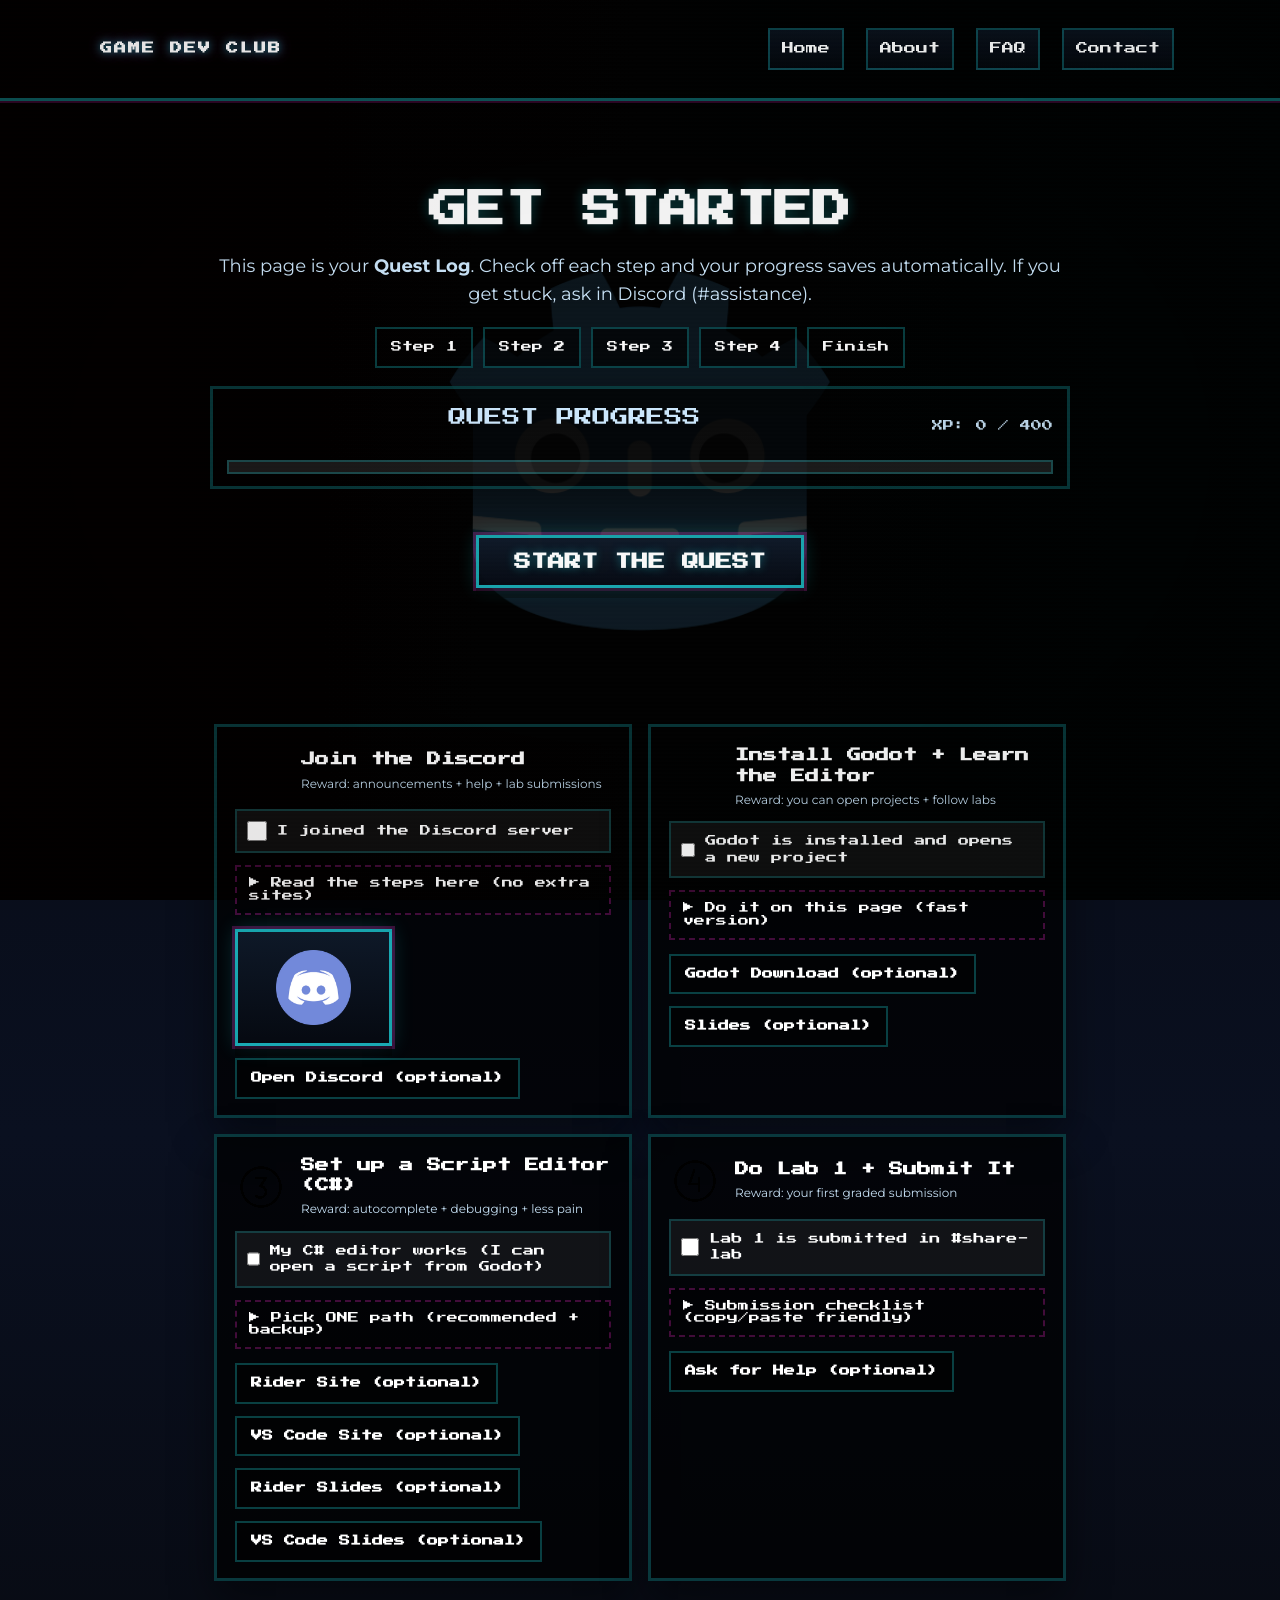
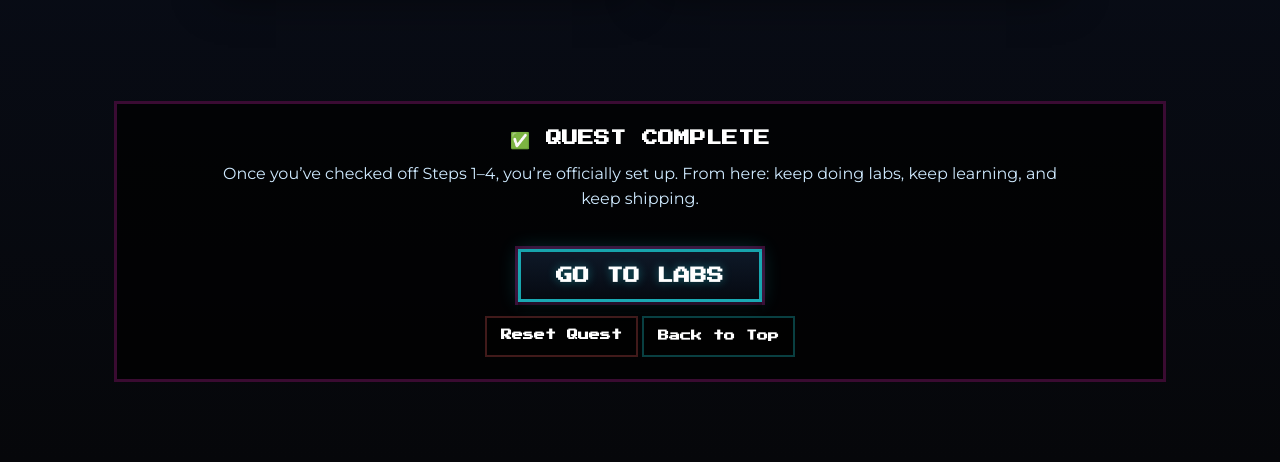
==== commit 0875fbae: "getting-started.html" ====
--- a/getting-started.html
+++ b/getting-started.html
@@ -2,399 +2,669 @@
 <html lang="en">
 
 <head>
-    <meta name="viewport" content="width=device-width, initial-scale=1.0">
-    <meta charset="UTF-8">
-
-    <link rel="apple-touch-icon" sizes="180x180" href="images/apple-touch-icon.png">
-    <link rel="icon" type="image/png" sizes="32x32" href="images/favicon-32x32.png">
-    <link rel="icon" type="image/png" sizes="16x16" href="images/favicon-16x16.png">
-    <link rel="manifest" href="images/site.webmanifest">
-    <link rel="mask-icon" href="images/safari-pinned-tab.svg" color="#5bbad5">
-    <meta name="msapplication-TileColor" content="#da532c">
-    <meta name="theme-color" content="#ffffff">
-
-    <title>GDC - Get Started</title>
-    <link rel="stylesheet" href="style.css">
-    <link rel="stylesheet" href="normalize.css">
-
-    <meta name="description" content="Welcome to the Game Dev Club! Join Discord, install Godot, set up a C# script editor, and submit your first lab.">
-    <meta name="keywords" content="Game Dev Club, Godot Engine, C#, Discord, JetBrains Rider, VSCode, lab submissions">
-    <meta name="author" content="Bibhas Sharma">
-</head>
-
-<style>
+  <meta name="viewport" content="width=device-width, initial-scale=1.0">
+  <meta charset="UTF-8">
+
+  <link rel="apple-touch-icon" sizes="180x180" href="images/apple-touch-icon.png">
+  <link rel="icon" type="image/png" sizes="32x32" href="images/favicon-32x32.png">
+  <link rel="icon" type="image/png" sizes="16x16" href="images/favicon-16x16.png">
+  <link rel="manifest" href="images/site.webmanifest">
+  <link rel="mask-icon" href="images/safari-pinned-tab.svg" color="#5bbad5">
+  <meta name="msapplication-TileColor" content="#da532c">
+  <meta name="theme-color" content="#ffffff">
+
+  <title>GDC - Get Started</title>
+  <link rel="stylesheet" href="style.css">
+  <link rel="stylesheet" href="normalize.css">
+
+  <meta name="description" content="Welcome to the Game Dev Club! Join Discord, install Godot, set up a C# script editor, and submit your first lab.">
+  <meta name="keywords" content="Game Dev Club, Godot Engine, C#, Discord, JetBrains Rider, VSCode, lab submissions">
+  <meta name="author" content="Bibhas Sharma">
+
+  <style>
     /* Page-only layout (does not touch your global CSS file) */
     .gs-wrap {
-        padding-top: 120px;
-        background: linear-gradient(180deg, rgba(0, 0, 0, 0.55), rgba(0, 0, 0, 0.15)), url("images/godotbackground.png");
-        background-size: cover;
-        background-position: center;
-        background-attachment: fixed;
-        min-height: 100vh;
+      padding-top: 120px;
+      background: linear-gradient(180deg, rgba(0, 0, 0, 0.55), rgba(0, 0, 0, 0.15)), url("images/godotbackground.png");
+      background-size: cover;
+      background-position: center;
+      background-attachment: fixed;
+      min-height: 100vh;
     }
 
     .gs-shell {
-        max-width: 1100px;
-        margin: 0 auto;
-        padding: 0 24px 80px;
+      max-width: 1100px;
+      margin: 0 auto;
+      padding: 0 24px 80px;
     }
 
     .gs-hero {
-        text-align: center;
-        padding: 40px 18px 18px;
+      text-align: center;
+      padding: 40px 18px 18px;
     }
 
     .gs-hero h1 {
-        font-family: 'Press Start 2P', cursive;
-        font-size: clamp(24px, 3vw, 46px);
-        color: #fff;
-        margin-bottom: 16px;
-        text-shadow: 0 0 14px rgba(33, 247, 255, 0.25);
-        line-height: 1.3;
+      font-family: 'Press Start 2P', cursive;
+      font-size: clamp(24px, 3vw, 46px);
+      color: #fff;
+      margin-bottom: 16px;
+      text-shadow: 0 0 14px rgba(33, 247, 255, 0.25);
+      line-height: 1.3;
     }
 
     .gs-hero p {
-        color: #cfeaff;
-        font-size: 18px;
-        max-width: 820px;
-        margin: 0 auto 18px;
-        line-height: 1.5;
+      color: #cfeaff;
+      font-size: 18px;
+      max-width: 860px;
+      margin: 0 auto 18px;
+      line-height: 1.6;
     }
 
     .gs-pillbar {
-        display: flex;
-        flex-wrap: wrap;
-        gap: 10px;
-        justify-content: center;
-        margin: 18px auto 28px;
+      display: flex;
+      flex-wrap: wrap;
+      gap: 10px;
+      justify-content: center;
+      margin: 18px auto 18px;
     }
 
     .gs-pillbar a {
-        text-decoration: none;
-        font-family: 'Press Start 2P', cursive;
-        font-size: 11px;
-        padding: 12px 14px;
-        color: #fff;
-        background: rgba(0, 0, 0, 0.65);
-        border: 2px solid rgba(33, 247, 255, 0.25);
-        display: inline-block;
+      text-decoration: none;
+      font-family: 'Press Start 2P', cursive;
+      font-size: 11px;
+      padding: 12px 14px;
+      color: #fff;
+      background: rgba(0, 0, 0, 0.65);
+      border: 2px solid rgba(33, 247, 255, 0.25);
+      display: inline-block;
     }
 
     .gs-pillbar a:hover {
-        border-color: rgba(255, 43, 214, 0.55);
-        transform: translateY(-1px);
+      border-color: rgba(255, 43, 214, 0.55);
+      transform: translateY(-1px);
+    }
+
+    /* QUEST HUD */
+    .gs-hud {
+      max-width: 860px;
+      margin: 0 auto 26px;
+      background: rgba(0, 0, 0, 0.72);
+      border: 3px solid rgba(33, 247, 255, 0.22);
+      box-shadow: 0 18px 40px rgba(0, 0, 0, 0.45);
+      padding: 14px 14px 12px;
+      text-align: left;
+    }
+
+    .gs-hud-top {
+      display: flex;
+      flex-wrap: wrap;
+      align-items: center;
+      justify-content: space-between;
+      gap: 10px;
+      margin-bottom: 10px;
+    }
+
+    .gs-hud-title {
+      font-family: 'Press Start 2P', cursive;
+      color: #fff;
+      font-size: 12px;
+      line-height: 1.5;
+      margin: 0;
+    }
+
+    .gs-xp {
+      font-family: 'Press Start 2P', cursive;
+      color: #cfeaff;
+      font-size: 11px;
+      opacity: 0.95;
+    }
+
+    .gs-bar {
+      width: 100%;
+      height: 14px;
+      background: rgba(255, 255, 255, 0.10);
+      border: 2px solid rgba(33, 247, 255, 0.22);
+      position: relative;
+      overflow: hidden;
+    }
+
+    .gs-bar>span {
+      display: block;
+      height: 100%;
+      width: 0%;
+      background: linear-gradient(90deg, rgba(33, 247, 255, 0.65), rgba(255, 43, 214, 0.55));
     }
 
     .gs-grid {
-        display: grid;
-        grid-template-columns: repeat(12, 1fr);
-        gap: 16px;
-        margin-top: 18px;
+      display: grid;
+      grid-template-columns: repeat(12, 1fr);
+      gap: 16px;
+      margin-top: 18px;
     }
 
     .gs-card {
-        grid-column: span 12;
-        background: rgba(0, 0, 0, 0.72);
-        border: 3px solid rgba(33, 247, 255, 0.22);
-        box-shadow: 0 18px 40px rgba(0, 0, 0, 0.45);
-        padding: 18px 18px 16px;
+      grid-column: span 12;
+      background: rgba(0, 0, 0, 0.72);
+      border: 3px solid rgba(33, 247, 255, 0.22);
+      box-shadow: 0 18px 40px rgba(0, 0, 0, 0.45);
+      padding: 18px 18px 16px;
     }
 
     .gs-card header {
-        position: static;
-        padding: 0;
-        border: none;
-        box-shadow: none;
-        background: transparent;
-        animation: none;
-        backdrop-filter: none;
-        display: block;
+      position: static;
+      padding: 0;
+      border: none;
+      box-shadow: none;
+      background: transparent;
+      animation: none;
+      backdrop-filter: none;
+      display: block;
     }
 
     .gs-topline {
-        display: flex;
-        align-items: center;
-        gap: 14px;
-        margin-bottom: 12px;
+      display: flex;
+      align-items: center;
+      gap: 14px;
+      margin-bottom: 12px;
     }
 
     .gs-num {
-        width: 52px;
-        height: 52px;
-        flex: 0 0 52px;
-        image-rendering: pixelated;
+      width: 52px;
+      height: 52px;
+      flex: 0 0 52px;
+      image-rendering: pixelated;
     }
 
     .gs-title {
-        color: #fff;
-        font-family: 'Press Start 2P', cursive;
-        font-size: 14px;
-        line-height: 1.45;
-        margin: 0;
+      color: #fff;
+      font-family: 'Press Start 2P', cursive;
+      font-size: 14px;
+      line-height: 1.45;
+      margin: 0;
     }
 
     .gs-tag {
-        display: inline-block;
-        margin-top: 8px;
-        font-size: 12px;
-        color: #cfeaff;
-        opacity: 0.95;
+      display: inline-block;
+      margin-top: 8px;
+      font-size: 12px;
+      color: #cfeaff;
+      opacity: 0.95;
     }
 
     .gs-body p {
-        color: #cfeaff;
-        font-size: 16px;
-        line-height: 1.55;
-        margin: 10px 0;
+      color: #cfeaff;
+      font-size: 16px;
+      line-height: 1.6;
+      margin: 10px 0;
     }
 
     .gs-body ul {
-        color: #cfeaff;
-        margin: 10px 0 0 18px;
-        line-height: 1.55;
-        font-size: 16px;
+      color: #cfeaff;
+      margin: 10px 0 0 18px;
+      line-height: 1.6;
+      font-size: 16px;
+    }
+
+    /* QUEST CHECK + EXPAND */
+    .gs-checkline {
+      display: flex;
+      align-items: center;
+      gap: 10px;
+      margin: 10px 0 2px;
+      padding: 10px 10px;
+      background: rgba(255, 255, 255, 0.06);
+      border: 2px solid rgba(33, 247, 255, 0.18);
+    }
+
+    .gs-checkline input {
+      width: 20px;
+      height: 20px;
+      accent-color: #21f7ff;
+    }
+
+    .gs-checkline label {
+      color: #fff;
+      font-family: 'Press Start 2P', cursive;
+      font-size: 11px;
+      line-height: 1.5;
+      cursor: pointer;
+    }
+
+    details.gs-details {
+      margin-top: 12px;
+      border: 2px dashed rgba(255, 43, 214, 0.25);
+      padding: 10px 12px;
+      background: rgba(0, 0, 0, 0.40);
+    }
+
+    details.gs-details summary {
+      cursor: pointer;
+      list-style: none;
+      font-family: 'Press Start 2P', cursive;
+      font-size: 11px;
+      color: #fff;
+    }
+
+    details.gs-details summary::-webkit-details-marker {
+      display: none;
+    }
+
+    .gs-details .hint {
+      margin-top: 10px;
+      color: #cfeaff;
+      font-size: 15px;
+      line-height: 1.6;
+    }
+
+    .gs-code {
+      margin-top: 10px;
+      background: rgba(0, 0, 0, 0.55);
+      border: 2px solid rgba(33, 247, 255, 0.18);
+      padding: 12px;
+      overflow: auto;
+      color: #cfeaff;
+      font-size: 14px;
+      line-height: 1.5;
     }
 
     .gs-actions {
-        display: flex;
-        flex-wrap: wrap;
-        gap: 12px;
-        margin-top: 14px;
-        align-items: center;
+      display: flex;
+      flex-wrap: wrap;
+      gap: 12px;
+      margin-top: 14px;
+      align-items: center;
     }
 
     .gs-mini {
-        text-decoration: none;
-        font-weight: 800;
-        padding: 12px 14px;
-        border: 2px solid rgba(33, 247, 255, 0.25);
-        color: #fff;
-        background: rgba(0, 0, 0, 0.55);
-        display: inline-block;
-        font-family: 'Press Start 2P', cursive;
-        font-size: 11px;
+      text-decoration: none;
+      font-weight: 800;
+      padding: 12px 14px;
+      border: 2px solid rgba(33, 247, 255, 0.25);
+      color: #fff;
+      background: rgba(0, 0, 0, 0.55);
+      display: inline-block;
+      font-family: 'Press Start 2P', cursive;
+      font-size: 11px;
     }
 
     .gs-mini:hover {
-        border-color: rgba(255, 43, 214, 0.55);
-        transform: translateY(-1px);
+      border-color: rgba(255, 43, 214, 0.55);
+      transform: translateY(-1px);
+    }
+
+    .gs-danger {
+      border-color: rgba(255, 100, 100, 0.25);
     }
 
     .gs-finish {
-        margin-top: 20px;
-        background: rgba(0, 0, 0, 0.75);
-        border: 3px solid rgba(255, 43, 214, 0.22);
-        padding: 22px 18px;
-        text-align: center;
+      margin-top: 20px;
+      background: rgba(0, 0, 0, 0.75);
+      border: 3px solid rgba(255, 43, 214, 0.22);
+      padding: 22px 18px;
+      text-align: center;
     }
 
     .gs-finish h2 {
-        font-family: 'Press Start 2P', cursive;
-        color: #fff;
-        font-size: 16px;
-        line-height: 1.5;
-        margin-bottom: 12px;
+      font-family: 'Press Start 2P', cursive;
+      color: #fff;
+      font-size: 16px;
+      line-height: 1.5;
+      margin-bottom: 12px;
     }
 
     .gs-finish p {
-        color: #cfeaff;
-        font-size: 16px;
-        line-height: 1.55;
-        max-width: 860px;
-        margin: 0 auto 16px;
+      color: #cfeaff;
+      font-size: 16px;
+      line-height: 1.6;
+      max-width: 860px;
+      margin: 0 auto 16px;
     }
 
     @media (min-width: 860px) {
-        .gs-card {
-            grid-column: span 6;
-        }
-    }
-</style>
+      .gs-card {
+        grid-column: span 6;
+      }
+    }
+  </style>
+</head>
 
 <body>
-    <header class="">
-        <a href="index.html" class="logo">Game Dev Club</a>
-        <div class="toggle" onclick="toggleMenu();"></div>
-        <ul class="menu">
-            <li><a href="https://ihsgamedev.org/#home" onclick="toggleMenu();">Home</a></li>
-            <li><a href="https://ihsgamedev.org/#about" onclick="toggleMenu();">About</a></li>
-            <li><a href="https://ihsgamedev.org/#faq" onclick="toggleMenu();">FAQ</a></li>
-            <li><a href="https://ihsgamedev.org/#contact" onclick="toggleMenu();">Contact</a></li>
-        </ul>
-    </header>
-
-    <main class="gs-wrap" id="top">
-        <div class="gs-shell">
-            <section class="gs-hero">
-                <h1>GET STARTED</h1>
-                <p>
-                    Think of this page like a quest log. Do these 4 steps, and you’ll be fully set up to start labs and get graded.
-                    If you get stuck anywhere, ask in Discord (#assistance).
-                </p>
-
-                <div class="gs-pillbar">
-                    <a href="#step1">Step 1</a>
-                    <a href="#step2">Step 2</a>
-                    <a href="#step3">Step 3</a>
-                    <a href="#step4">Step 4</a>
-                    <a href="#finish">Finish</a>
+  <header class="">
+    <a href="index.html" class="logo">Game Dev Club</a>
+    <div class="toggle" onclick="toggleMenu();"></div>
+    <ul class="menu">
+      <li><a href="https://ihsgamedev.org/#home" onclick="toggleMenu();">Home</a></li>
+      <li><a href="https://ihsgamedev.org/#about" onclick="toggleMenu();">About</a></li>
+      <li><a href="https://ihsgamedev.org/#faq" onclick="toggleMenu();">FAQ</a></li>
+      <li><a href="https://ihsgamedev.org/#contact" onclick="toggleMenu();">Contact</a></li>
+    </ul>
+  </header>
+
+  <main class="gs-wrap" id="top">
+    <div class="gs-shell">
+      <section class="gs-hero">
+        <h1>GET STARTED</h1>
+        <p>
+          This page is your <strong>Quest Log</strong>. Check off each step and your progress saves automatically.
+          If you get stuck, ask in Discord (#assistance).
+        </p>
+
+        <div class="gs-pillbar">
+          <a href="#step1">Step 1</a>
+          <a href="#step2">Step 2</a>
+          <a href="#step3">Step 3</a>
+          <a href="#step4">Step 4</a>
+          <a href="#finish">Finish</a>
+        </div>
+
+        <div class="gs-hud" aria-label="Quest progress">
+          <div class="gs-hud-top">
+            <p class="gs-hud-title">QUEST PROGRESS</p>
+            <div class="gs-xp" id="xpText">XP: 0 / 400</div>
+          </div>
+          <div class="gs-bar" role="progressbar" aria-valuemin="0" aria-valuemax="100" aria-valuenow="0">
+            <span id="barFill"></span>
+          </div>
+        </div>
+
+        <a href="#step1" class="button">Start the Quest</a>
+      </section>
+
+      <section class="gs-grid">
+        <!-- STEP 1 -->
+        <article class="gs-card" id="step1">
+          <header>
+            <div class="gs-topline">
+              <img src="images/numbers/number1.png" alt="Step 1" class="gs-num">
+              <div>
+                <h2 class="gs-title">Join the Discord</h2>
+                <span class="gs-tag">Reward: announcements + help + lab submissions</span>
+              </div>
+            </div>
+          </header>
+
+          <div class="gs-body">
+            <div class="gs-checkline">
+              <input type="checkbox" id="q1" data-xp="100">
+              <label for="q1">I joined the Discord server</label>
+            </div>
+
+            <details class="gs-details">
+              <summary>▶ Read the steps here (no extra sites)</summary>
+              <div class="hint">
+                <ul>
+                  <li>Click the invite button below.</li>
+                  <li>Pick a username you’ll recognize.</li>
+                  <li>Find <strong>#assistance</strong> and say: “Hi, I just joined!”</li>
+                  <li>Pin the server so you don’t lose it.</li>
+                </ul>
+                <p><strong>If Discord won’t open:</strong> try copy/paste the invite link into your browser or install the Discord app.</p>
+              </div>
+            </details>
+
+            <div class="gs-actions">
+              <a href="https://bit.ly/428rsjZ" target="_blank" class="dbutton" style="margin:0;">
+                <img src="images/discordimage.png" alt="Discord Logo" width="75">
+              </a>
+              <a href="https://bit.ly/428rsjZ" target="_blank" class="gs-mini">Open Discord (optional)</a>
+            </div>
+          </div>
+        </article>
+
+        <!-- STEP 2 -->
+        <article class="gs-card" id="step2">
+          <header>
+            <div class="gs-topline">
+              <img src="images/numbers/number2.png" alt="Step 2" class="gs-num">
+              <div>
+                <h2 class="gs-title">Install Godot + Learn the Editor</h2>
+                <span class="gs-tag">Reward: you can open projects + follow labs</span>
+              </div>
+            </div>
+          </header>
+
+          <div class="gs-body">
+            <div class="gs-checkline">
+              <input type="checkbox" id="q2" data-xp="100">
+              <label for="q2">Godot is installed and opens a new project</label>
+            </div>
+
+            <details class="gs-details">
+              <summary>▶ Do it on this page (fast version)</summary>
+              <div class="hint">
+                <p><strong>Goal:</strong> install Godot and create one empty project.</p>
+                <ul>
+                  <li>Download Godot (latest stable) from the official site.</li>
+                  <li>Install / unzip it (depends on your OS).</li>
+                  <li>Open Godot → click <strong>New Project</strong>.</li>
+                  <li>Name it: <strong>GDC_TestProject</strong>.</li>
+                  <li>Choose a folder you can find later (Desktop or Documents is fine).</li>
+                  <li>Click <strong>Create &amp; Edit</strong>.</li>
+                </ul>
+
+                <p><strong>Sanity check:</strong> you should see a blank editor with panels (Scene/FileSystem/Inspector).</p>
+                <div class="gs-code">
+                  If it crashes or won't open:
+                  - restart computer
+                  - redownload the stable build
+                  - ask in Discord #assistance with your OS + screenshot
                 </div>
-
-                <a href="#step1" class="button">Start the Quest</a>
-            </section>
-
-            <section class="gs-grid">
-                <!-- STEP 1 -->
-                <article class="gs-card" id="step1">
-                    <header>
-                        <div class="gs-topline">
-                            <img src="images/numbers/number1.png" alt="Step 1" class="gs-num">
-                            <div>
-                                <h2 class="gs-title">Join the Discord</h2>
-                                <span class="gs-tag">Goal: get help + announcements + submit labs</span>
-                            </div>
-                        </div>
-                    </header>
-
-                    <div class="gs-body">
-                        <p>Discord is where everything happens: questions, updates, grading threads, and the leaderboard.</p>
-                        <ul>
-                            <li>Join the server</li>
-                            <li>Say hi (so we know you’re in)</li>
-                            <li>Ask for help anytime</li>
-                        </ul>
-
-                        <div class="gs-actions">
-                            <a href="https://bit.ly/428rsjZ" target="_blank" class="dbutton" style="margin:0;">
-                                <img src="images/discordimage.png" alt="Discord Logo" width="75">
-                            </a>
-                            <a href="https://bit.ly/428rsjZ" target="_blank" class="gs-mini">Open Discord</a>
-                        </div>
-                    </div>
-                </article>
-
-                <!-- STEP 2 -->
-                <article class="gs-card" id="step2">
-                    <header>
-                        <div class="gs-topline">
-                            <img src="images/numbers/number2.png" alt="Step 2" class="gs-num">
-                            <div>
-                                <h2 class="gs-title">Install + Learn the Godot Editor</h2>
-                                <span class="gs-tag">Goal: understand the basics fast</span>
-                            </div>
-                        </div>
-                    </header>
-
-                    <div class="gs-body">
-                        <p>This slideshow is the quickest way to understand the Godot IDE without getting overwhelmed.</p>
-                        <ul>
-                            <li>Open the “Intro to Godot” slideshow</li>
-                            <li>Follow the setup steps</li>
-                            <li>Skim once, then re-check while installing</li>
-                        </ul>
-
-                        <div class="gs-actions">
-                            <a class="gs-mini googleSlidesLink" target="_blank"
-                                href="https://docs.google.com/presentation/d/1SK0MCz6eUM-Sa-MBG9eXrG62JmJSNyOSM_BY1VZIHYc/edit#slide=id.p">
-                                Intro to Godot Slides
-                            </a>
-                        </div>
-                    </div>
-                </article>
-
-                <!-- STEP 3 -->
-                <article class="gs-card" id="step3">
-                    <header>
-                        <div class="gs-topline">
-                            <img src="images/numbers/number3.png" alt="Step 3" class="gs-num">
-                            <div>
-                                <h2 class="gs-title">Set up a Script Editor (C#)</h2>
-                                <span class="gs-tag">Goal: autocomplete + debugging + fewer errors</span>
-                            </div>
-                        </div>
-                    </header>
-
-                    <div class="gs-body">
-                        <p>Do <strong>not</strong> use Godot’s built-in script editor for C#. Use an IDE so it catches mistakes instantly.</p>
-                        <ul>
-                            <li><strong>Recommended:</strong> JetBrains Rider</li>
-                            <li><strong>Backup option:</strong> VS Code (if storage/performance is a problem)</li>
-                        </ul>
-
-                        <div class="gs-actions">
-                            <a class="gs-mini jetBrainsRiderLink" target="_blank"
-                                href="https://docs.google.com/presentation/d/16xJVtBWoy6pmolH2bxYpNQ8sFIq0z8gYlD40pLp3AdY/edit#slide=id.p">
-                                Rider Setup + Conventions
-                            </a>
-
-                            <a class="gs-mini googleSlidesLink" target="_blank"
-                                href="https://docs.google.com/presentation/d/1cJeGbLo844TeqkArvpzsNyYUyb_Q9O29G5qrhaQEmxU/edit#slide=id.p">
-                                VS Code Setup (optional)
-                            </a>
-                        </div>
-                    </div>
-                </article>
-
-                <!-- STEP 4 -->
-                <article class="gs-card" id="step4">
-                    <header>
-                        <div class="gs-topline">
-                            <img src="images/numbers/number4.png" alt="Step 4" class="gs-num">
-                            <div>
-                                <h2 class="gs-title">Do Lab 1 + Submit It</h2>
-                                <span class="gs-tag">Goal: your first graded submission</span>
-                            </div>
-                        </div>
-                    </header>
-
-                    <div class="gs-body">
-                        <p>Your first lab is at the end of the Intro to Godot slideshow: <strong>“Easy Artwork Printing.”</strong></p>
-
-                        <ul>
-                            <li>Complete the lab</li>
-                            <li>Zip the project folder</li>
-                            <li>Post it in <strong>#share-lab</strong> as: <em>FirstName Lab 1</em></li>
-                        </ul>
-
-                        <p style="margin-top:12px;">
-                            You’ll get graded in a private thread under <strong>#grading</strong>.
-                            You can resubmit as many times as you want based on feedback.
-                        </p>
-
-                        <div class="gs-actions">
-                            <a href="https://bit.ly/428rsjZ" target="_blank" class="gs-mini">Ask for Help in Discord</a>
-                        </div>
-                    </div>
-                </article>
-            </section>
-
-            <section class="gs-finish" id="finish">
-                <h2>✅ QUEST COMPLETE</h2>
-                <p>
-                    Once you’ve done Steps 1–4, you’re officially set up. From here, keep doing labs, keep learning concepts,
-                    and keep improving. Great game development is in your reach.
-                </p>
-                <a href="labs.html" class="button">Go to Labs</a>
-                <div style="margin-top:14px;">
-                    <a href="#top" class="gs-mini">Back to Top</a>
+              </div>
+            </details>
+
+            <div class="gs-actions">
+              <a class="gs-mini" target="_blank" href="https://godotengine.org/download">
+                Godot Download (optional)
+              </a>
+              <a class="gs-mini" target="_blank"
+                href="https://docs.google.com/presentation/d/1SK0MCz6eUM-Sa-MBG9eXrG62JmJSNyOSM_BY1VZIHYc/edit#slide=id.p">
+                Slides (optional)
+              </a>
+            </div>
+          </div>
+        </article>
+
+        <!-- STEP 3 -->
+        <article class="gs-card" id="step3">
+          <header>
+            <div class="gs-topline">
+              <img src="images/numbers/number3.png" alt="Step 3" class="gs-num">
+              <div>
+                <h2 class="gs-title">Set up a Script Editor (C#)</h2>
+                <span class="gs-tag">Reward: autocomplete + debugging + less pain</span>
+              </div>
+            </div>
+          </header>
+
+          <div class="gs-body">
+            <div class="gs-checkline">
+              <input type="checkbox" id="q3" data-xp="100">
+              <label for="q3">My C# editor works (I can open a script from Godot)</label>
+            </div>
+
+            <details class="gs-details">
+              <summary>▶ Pick ONE path (recommended + backup)</summary>
+              <div class="hint">
+                <p><strong>Recommended:</strong> JetBrains Rider (best experience for C#).</p>
+                <ul>
+                  <li>Install Rider.</li>
+                  <li>Open Rider once so it finishes setup.</li>
+                  <li>In Godot: Editor Settings → Dotnet → External Editor → choose Rider (or “Auto”).</li>
+                  <li>Open any C# script from Godot → Rider should launch.</li>
+                </ul>
+
+                <p><strong>Backup option:</strong> VS Code (if your laptop is struggling).</p>
+                <ul>
+                  <li>Install VS Code + C# extension.</li>
+                  <li>Set Godot external editor to VS Code.</li>
+                  <li>Open a script and confirm autocomplete works.</li>
+                </ul>
+
+                <div class="gs-code">
+                  Quick test:
+                  - Create script: Player.cs
+                  - Type: Console.WriteLine("hello");
+                  If it suggests Console/WriteLine -> you're good.
                 </div>
-            </section>
+              </div>
+            </details>
+
+            <div class="gs-actions">
+              <a class="gs-mini" target="_blank"
+                href="https://www.jetbrains.com/rider/">
+                Rider Site (optional)
+              </a>
+
+              <a class="gs-mini" target="_blank"
+                href="https://code.visualstudio.com/">
+                VS Code Site (optional)
+              </a>
+
+              <a class="gs-mini" target="_blank"
+                href="https://docs.google.com/presentation/d/16xJVtBWoy6pmolH2bxYpNQ8sFIq0z8gYlD40pLp3AdY/edit#slide=id.p">
+                Rider Slides (optional)
+              </a>
+
+              <a class="gs-mini" target="_blank"
+                href="https://docs.google.com/presentation/d/1cJeGbLo844TeqkArvpzsNyYUyb_Q9O29G5qrhaQEmxU/edit#slide=id.p">
+                VS Code Slides (optional)
+              </a>
+            </div>
+          </div>
+        </article>
+
+        <!-- STEP 4 -->
+        <article class="gs-card" id="step4">
+          <header>
+            <div class="gs-topline">
+              <img src="images/numbers/number4.png" alt="Step 4" class="gs-num">
+              <div>
+                <h2 class="gs-title">Do Lab 1 + Submit It</h2>
+                <span class="gs-tag">Reward: your first graded submission</span>
+              </div>
+            </div>
+          </header>
+
+          <div class="gs-body">
+            <div class="gs-checkline">
+              <input type="checkbox" id="q4" data-xp="100">
+              <label for="q4">Lab 1 is submitted in #share-lab</label>
+            </div>
+
+            <details class="gs-details">
+              <summary>▶ Submission checklist (copy/paste friendly)</summary>
+              <div class="hint">
+                <p><strong>Goal:</strong> finish Lab 1 (“Easy Artwork Printing”) and submit correctly.</p>
+                <ul>
+                  <li>Finish the lab steps.</li>
+                  <li>Close Godot (avoids weird zip issues).</li>
+                  <li>Zip the <strong>entire project folder</strong> (not just one file).</li>
+                  <li>Post in <strong>#share-lab</strong> as: <em>FirstName Lab 1</em></li>
+                  <li>Wait for a private grading thread under <strong>#grading</strong>.</li>
+                  <li>If feedback says “fix X”, update and resubmit (unlimited).</li>
+                </ul>
+
+                <div class="gs-code">
+                  Example message:
+                  "Bibhas Lab 1"
+                  (attach zip)
+                </div>
+
+                <p><strong>Common mistakes:</strong></p>
+                <ul>
+                  <li>Uploading only screenshots instead of the zip</li>
+                  <li>Zipping the wrong folder level</li>
+                  <li>Naming it something random so graders can’t find it</li>
+                </ul>
+              </div>
+            </details>
+
+            <div class="gs-actions">
+              <a href="https://bit.ly/428rsjZ" target="_blank" class="gs-mini">Ask for Help (optional)</a>
+            </div>
+          </div>
+        </article>
+      </section>
+
+      <section class="gs-finish" id="finish">
+        <h2>✅ QUEST COMPLETE</h2>
+        <p>
+          Once you’ve checked off Steps 1–4, you’re officially set up. From here: keep doing labs, keep learning,
+          and keep shipping.
+        </p>
+        <a href="labs.html" class="button">Go to Labs</a>
+        <div style="margin-top:14px;">
+          <button class="gs-mini gs-danger" id="resetQuest" type="button">Reset Quest</button>
+          <a href="#top" class="gs-mini">Back to Top</a>
         </div>
-    </main>
-
-    <script type="text/javascript">
-        window.addEventListener('scroll', function () {
-            var header = document.querySelector('header')
-            header.classList.toggle('sticky', window.scrollY > 0);
-        });
-
-        function toggleMenu() {
-            var menuToggle = document.querySelector('.toggle');
-            var menu = document.querySelector('.menu');
-            menuToggle.classList.toggle('active');
-            menu.classList.toggle('active');
-        }
-    </script>
+      </section>
+    </div>
+  </main>
+
+  <script type="text/javascript">
+    // sticky header
+    window.addEventListener('scroll', function () {
+      var header = document.querySelector('header')
+      header.classList.toggle('sticky', window.scrollY > 0);
+    });
+
+    function toggleMenu() {
+      var menuToggle = document.querySelector('.toggle');
+      var menu = document.querySelector('.menu');
+      menuToggle.classList.toggle('active');
+      menu.classList.toggle('active');
+    }
+
+    // Quest progress (saved)
+    const KEY = "gdc_quest_progress_v1";
+    const checks = Array.from(document.querySelectorAll('input[type="checkbox"][data-xp]'));
+    const xpText = document.getElementById("xpText");
+    const barFill = document.getElementById("barFill");
+    const barWrap = document.querySelector(".gs-bar");
+
+    function loadProgress() {
+      try {
+        const saved = JSON.parse(localStorage.getItem(KEY) || "{}");
+        checks.forEach(cb => cb.checked = !!saved[cb.id]);
+      } catch (e) { }
+      updateHud();
+    }
+
+    function saveProgress() {
+      const data = {};
+      checks.forEach(cb => data[cb.id] = cb.checked);
+      localStorage.setItem(KEY, JSON.stringify(data));
+    }
+
+    function updateHud() {
+      const total = checks.reduce((sum, cb) => sum + Number(cb.dataset.xp || 0), 0);
+      const earned = checks.reduce((sum, cb) => sum + (cb.checked ? Number(cb.dataset.xp || 0) : 0), 0);
+      const pct = total ? Math.round((earned / total) * 100) : 0;
+
+      xpText.textContent = `XP: ${earned} / ${total}`;
+      barFill.style.width = pct + "%";
+      barWrap.setAttribute("aria-valuenow", String(pct));
+
+      if (earned === total && total > 0) {
+        xpText.textContent = `XP: ${earned} / ${total} (MAX!)`;
+      }
+    }
+
+    checks.forEach(cb => {
+      cb.addEventListener("change", () => {
+        saveProgress();
+        updateHud();
+      });
+    });
+
+    document.getElementById("resetQuest").addEventListener("click", () => {
+      localStorage.removeItem(KEY);
+      checks.forEach(cb => cb.checked = false);
+      updateHud();
+    });
+
+    loadProgress();
+  </script>
 </body>
 
 </html>
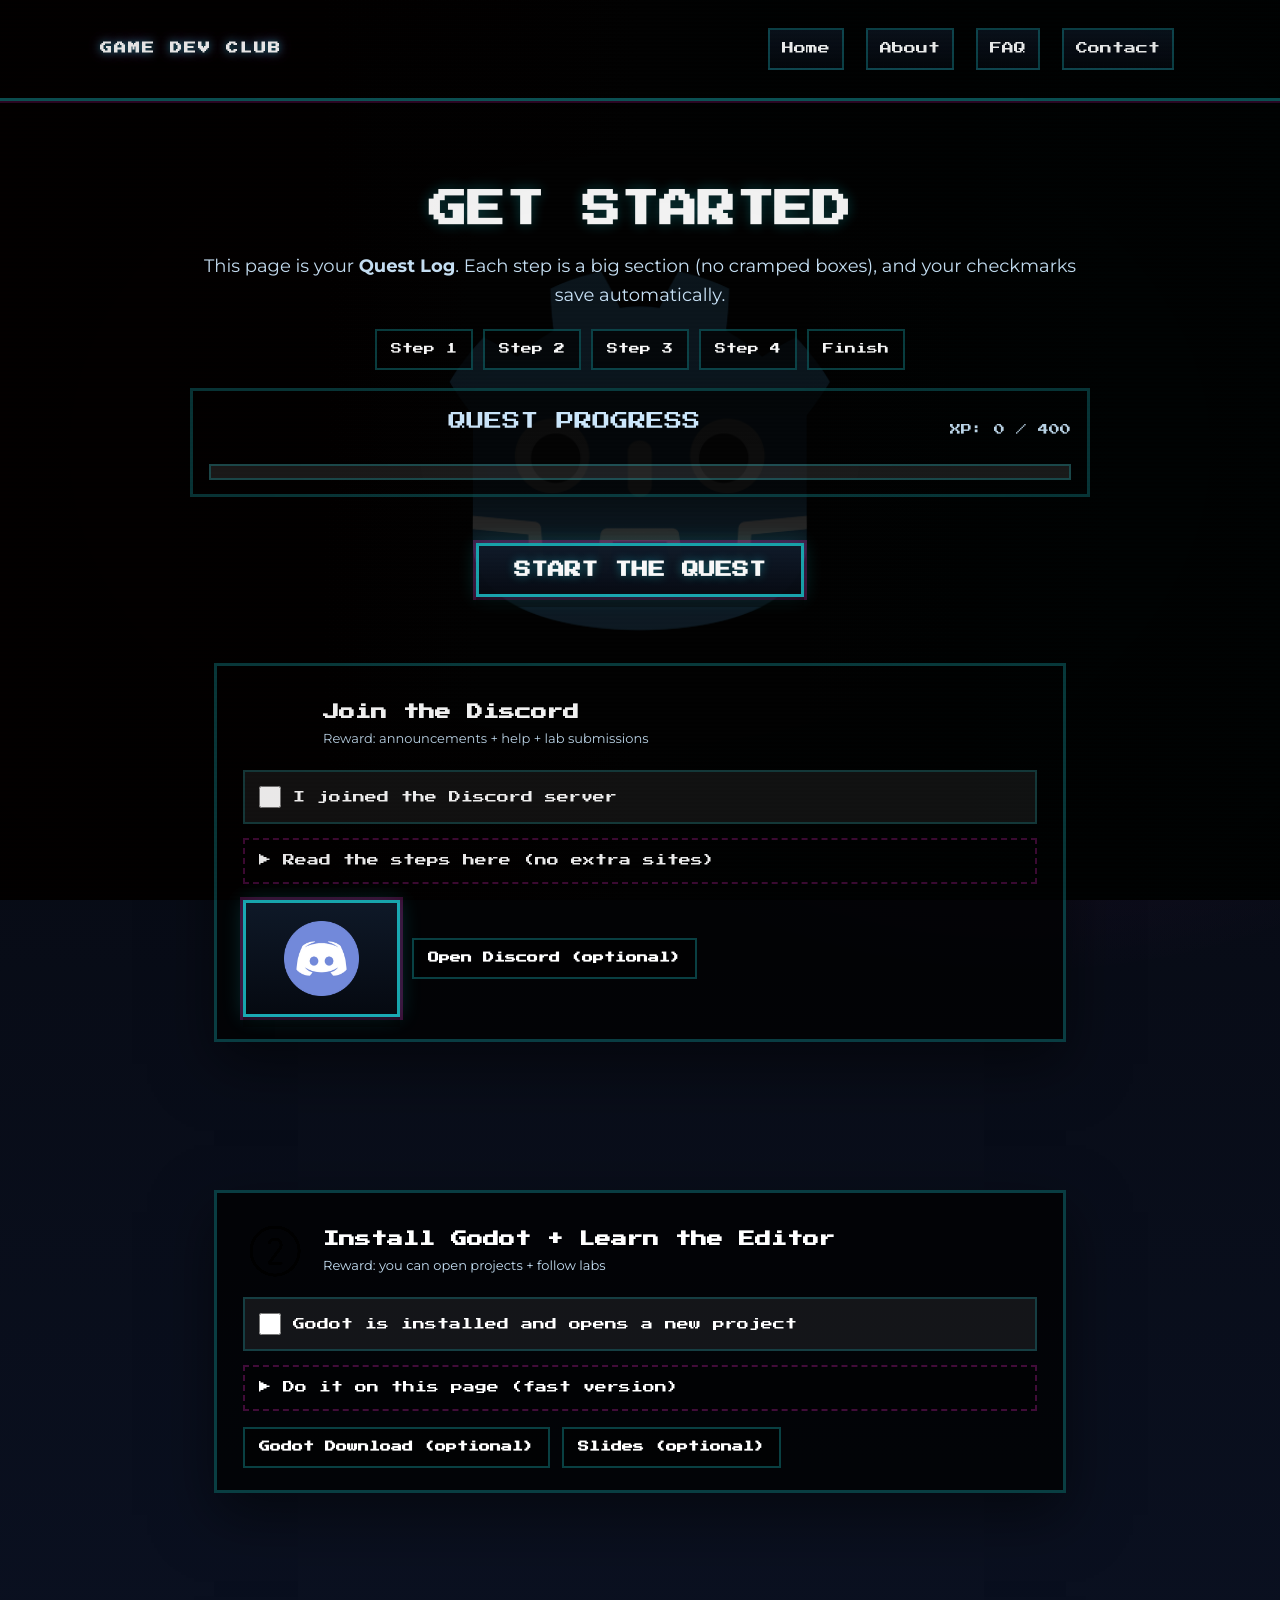
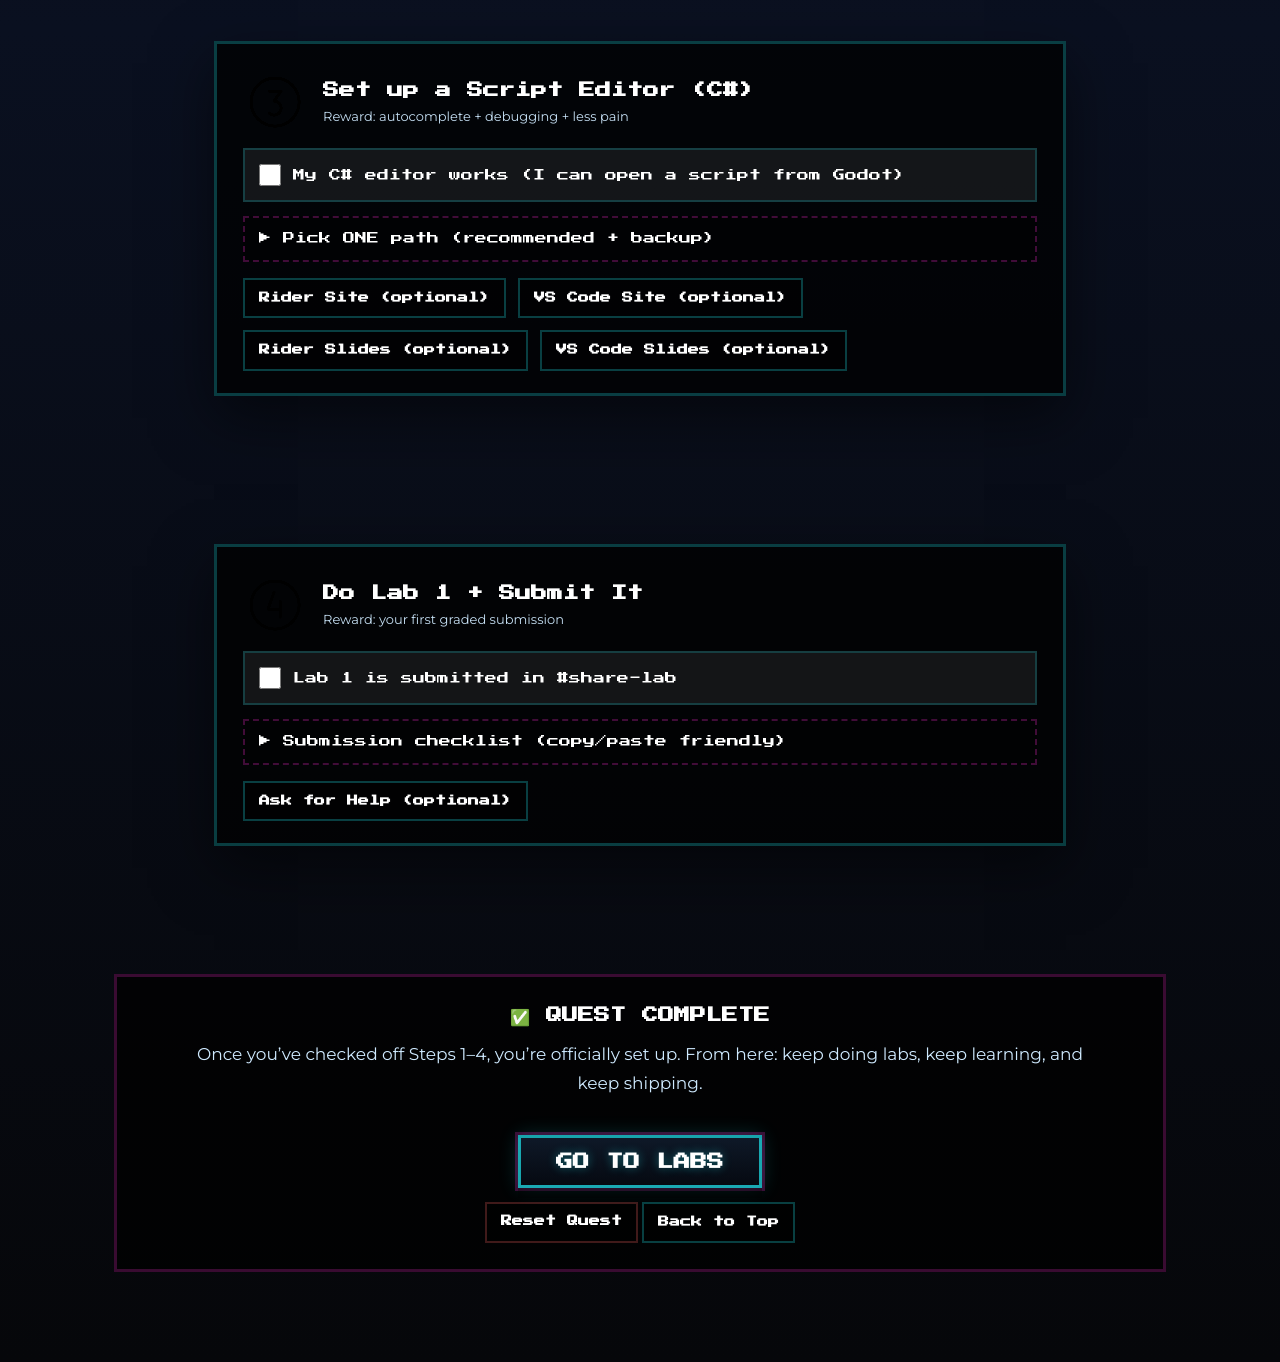
==== commit 5e79e5d0: "getting-started.html Quests" ====
--- a/getting-started.html
+++ b/getting-started.html
@@ -35,7 +35,7 @@
     .gs-shell {
       max-width: 1100px;
       margin: 0 auto;
-      padding: 0 24px 80px;
+      padding: 0 24px 90px;
     }
 
     .gs-hero {
@@ -45,7 +45,7 @@
 
     .gs-hero h1 {
       font-family: 'Press Start 2P', cursive;
-      font-size: clamp(24px, 3vw, 46px);
+      font-size: clamp(26px, 3vw, 48px);
       color: #fff;
       margin-bottom: 16px;
       text-shadow: 0 0 14px rgba(33, 247, 255, 0.25);
@@ -55,9 +55,9 @@
     .gs-hero p {
       color: #cfeaff;
       font-size: 18px;
-      max-width: 860px;
+      max-width: 900px;
       margin: 0 auto 18px;
-      line-height: 1.6;
+      line-height: 1.65;
     }
 
     .gs-pillbar {
@@ -86,12 +86,12 @@
 
     /* QUEST HUD */
     .gs-hud {
-      max-width: 860px;
+      max-width: 900px;
       margin: 0 auto 26px;
       background: rgba(0, 0, 0, 0.72);
       border: 3px solid rgba(33, 247, 255, 0.22);
       box-shadow: 0 18px 40px rgba(0, 0, 0, 0.45);
-      padding: 14px 14px 12px;
+      padding: 16px 16px 14px;
       text-align: left;
     }
 
@@ -121,7 +121,7 @@
 
     .gs-bar {
       width: 100%;
-      height: 14px;
+      height: 16px;
       background: rgba(255, 255, 255, 0.10);
       border: 2px solid rgba(33, 247, 255, 0.22);
       position: relative;
@@ -135,19 +135,28 @@
       background: linear-gradient(90deg, rgba(33, 247, 255, 0.65), rgba(255, 43, 214, 0.55));
     }
 
+    /* BIG SECTIONS */
+    .gs-section {
+      margin-top: 26px;
+      padding-top: 4px;
+      scroll-margin-top: 130px; /* IMPORTANT: prevents sticky header hiding the title */
+    }
+
+    /* one step per row, big spacing */
     .gs-grid {
       display: grid;
       grid-template-columns: repeat(12, 1fr);
-      gap: 16px;
+      gap: 22px;
       margin-top: 18px;
     }
 
+    /* BIGGER CARD */
     .gs-card {
       grid-column: span 12;
-      background: rgba(0, 0, 0, 0.72);
-      border: 3px solid rgba(33, 247, 255, 0.22);
-      box-shadow: 0 18px 40px rgba(0, 0, 0, 0.45);
-      padding: 18px 18px 16px;
+      background: rgba(0, 0, 0, 0.76);
+      border: 3px solid rgba(33, 247, 255, 0.24);
+      box-shadow: 0 22px 55px rgba(0, 0, 0, 0.50);
+      padding: 26px 26px 22px;
     }
 
     .gs-card header {
@@ -164,84 +173,88 @@
     .gs-topline {
       display: flex;
       align-items: center;
-      gap: 14px;
-      margin-bottom: 12px;
+      gap: 16px;
+      margin-bottom: 14px;
     }
 
     .gs-num {
-      width: 52px;
-      height: 52px;
-      flex: 0 0 52px;
+      width: 64px;
+      height: 64px;
+      flex: 0 0 64px;
       image-rendering: pixelated;
     }
 
     .gs-title {
       color: #fff;
       font-family: 'Press Start 2P', cursive;
-      font-size: 14px;
-      line-height: 1.45;
+      font-size: 16px;
+      line-height: 1.5;
       margin: 0;
     }
 
     .gs-tag {
       display: inline-block;
       margin-top: 8px;
-      font-size: 12px;
+      font-size: 13px;
       color: #cfeaff;
       opacity: 0.95;
     }
 
     .gs-body p {
       color: #cfeaff;
-      font-size: 16px;
-      line-height: 1.6;
-      margin: 10px 0;
+      font-size: 17px;
+      line-height: 1.7;
+      margin: 12px 0;
+      max-width: 900px;
     }
 
     .gs-body ul {
       color: #cfeaff;
       margin: 10px 0 0 18px;
-      line-height: 1.6;
-      font-size: 16px;
+      line-height: 1.7;
+      font-size: 17px;
+      max-width: 900px;
     }
 
     /* QUEST CHECK + EXPAND */
     .gs-checkline {
       display: flex;
       align-items: center;
-      gap: 10px;
-      margin: 10px 0 2px;
-      padding: 10px 10px;
-      background: rgba(255, 255, 255, 0.06);
+      gap: 12px;
+      margin: 14px 0 6px;
+      padding: 14px 14px;
+      background: rgba(255, 255, 255, 0.07);
       border: 2px solid rgba(33, 247, 255, 0.18);
+      max-width: 900px;
     }
 
     .gs-checkline input {
-      width: 20px;
-      height: 20px;
+      width: 22px;
+      height: 22px;
       accent-color: #21f7ff;
     }
 
     .gs-checkline label {
       color: #fff;
       font-family: 'Press Start 2P', cursive;
-      font-size: 11px;
-      line-height: 1.5;
+      font-size: 12px;
+      line-height: 1.55;
       cursor: pointer;
     }
 
     details.gs-details {
-      margin-top: 12px;
+      margin-top: 14px;
       border: 2px dashed rgba(255, 43, 214, 0.25);
-      padding: 10px 12px;
-      background: rgba(0, 0, 0, 0.40);
+      padding: 14px 14px;
+      background: rgba(0, 0, 0, 0.42);
+      max-width: 900px;
     }
 
     details.gs-details summary {
       cursor: pointer;
       list-style: none;
       font-family: 'Press Start 2P', cursive;
-      font-size: 11px;
+      font-size: 12px;
       color: #fff;
     }
 
@@ -250,28 +263,28 @@
     }
 
     .gs-details .hint {
-      margin-top: 10px;
-      color: #cfeaff;
-      font-size: 15px;
-      line-height: 1.6;
+      margin-top: 12px;
+      color: #cfeaff;
+      font-size: 16px;
+      line-height: 1.75;
     }
 
     .gs-code {
-      margin-top: 10px;
+      margin-top: 12px;
       background: rgba(0, 0, 0, 0.55);
       border: 2px solid rgba(33, 247, 255, 0.18);
-      padding: 12px;
+      padding: 14px;
       overflow: auto;
       color: #cfeaff;
       font-size: 14px;
-      line-height: 1.5;
+      line-height: 1.6;
     }
 
     .gs-actions {
       display: flex;
       flex-wrap: wrap;
       gap: 12px;
-      margin-top: 14px;
+      margin-top: 16px;
       align-items: center;
     }
 
@@ -297,33 +310,28 @@
     }
 
     .gs-finish {
-      margin-top: 20px;
-      background: rgba(0, 0, 0, 0.75);
+      margin-top: 28px;
+      background: rgba(0, 0, 0, 0.78);
       border: 3px solid rgba(255, 43, 214, 0.22);
-      padding: 22px 18px;
+      padding: 26px 18px;
       text-align: center;
+      scroll-margin-top: 130px;
     }
 
     .gs-finish h2 {
       font-family: 'Press Start 2P', cursive;
       color: #fff;
-      font-size: 16px;
-      line-height: 1.5;
-      margin-bottom: 12px;
-    }
-
-    .gs-finish p {
-      color: #cfeaff;
       font-size: 16px;
       line-height: 1.6;
-      max-width: 860px;
+      margin-bottom: 12px;
+    }
+
+    .gs-finish p {
+      color: #cfeaff;
+      font-size: 17px;
+      line-height: 1.7;
+      max-width: 900px;
       margin: 0 auto 16px;
-    }
-
-    @media (min-width: 860px) {
-      .gs-card {
-        grid-column: span 6;
-      }
     }
   </style>
 </head>
@@ -345,8 +353,8 @@
       <section class="gs-hero">
         <h1>GET STARTED</h1>
         <p>
-          This page is your <strong>Quest Log</strong>. Check off each step and your progress saves automatically.
-          If you get stuck, ask in Discord (#assistance).
+          This page is your <strong>Quest Log</strong>. Each step is a big section (no cramped boxes),
+          and your checkmarks save automatically.
         </p>
 
         <div class="gs-pillbar">
@@ -370,220 +378,223 @@
         <a href="#step1" class="button">Start the Quest</a>
       </section>
 
-      <section class="gs-grid">
-        <!-- STEP 1 -->
-        <article class="gs-card" id="step1">
-          <header>
-            <div class="gs-topline">
-              <img src="images/numbers/number1.png" alt="Step 1" class="gs-num">
-              <div>
-                <h2 class="gs-title">Join the Discord</h2>
-                <span class="gs-tag">Reward: announcements + help + lab submissions</span>
+      <!-- STEP 1 SECTION -->
+      <section class="gs-section" id="step1">
+        <div class="gs-grid">
+          <article class="gs-card">
+            <header>
+              <div class="gs-topline">
+                <img src="images/numbers/number1.png" alt="Step 1" class="gs-num">
+                <div>
+                  <h2 class="gs-title">Join the Discord</h2>
+                  <span class="gs-tag">Reward: announcements + help + lab submissions</span>
+                </div>
+              </div>
+            </header>
+
+            <div class="gs-body">
+              <div class="gs-checkline">
+                <input type="checkbox" id="q1" data-xp="100">
+                <label for="q1">I joined the Discord server</label>
+              </div>
+
+              <details class="gs-details">
+                <summary>▶ Read the steps here (no extra sites)</summary>
+                <div class="hint">
+                  <ul>
+                    <li>Click the invite button below.</li>
+                    <li>Pick a username you’ll recognize.</li>
+                    <li>Find <strong>#assistance</strong> and say: “Hi, I just joined!”</li>
+                    <li>Pin the server so you don’t lose it.</li>
+                  </ul>
+                  <p><strong>If Discord won’t open:</strong> copy/paste the invite link into your browser or install the Discord app.</p>
+                </div>
+              </details>
+
+              <div class="gs-actions">
+                <a href="https://bit.ly/428rsjZ" target="_blank" class="dbutton" style="margin:0;">
+                  <img src="images/discordimage.png" alt="Discord Logo" width="75">
+                </a>
+                <a href="https://bit.ly/428rsjZ" target="_blank" class="gs-mini">Open Discord (optional)</a>
               </div>
             </div>
-          </header>
-
-          <div class="gs-body">
-            <div class="gs-checkline">
-              <input type="checkbox" id="q1" data-xp="100">
-              <label for="q1">I joined the Discord server</label>
+          </article>
+        </div>
+      </section>
+
+      <!-- STEP 2 SECTION -->
+      <section class="gs-section" id="step2">
+        <div class="gs-grid">
+          <article class="gs-card">
+            <header>
+              <div class="gs-topline">
+                <img src="images/numbers/number2.png" alt="Step 2" class="gs-num">
+                <div>
+                  <h2 class="gs-title">Install Godot + Learn the Editor</h2>
+                  <span class="gs-tag">Reward: you can open projects + follow labs</span>
+                </div>
+              </div>
+            </header>
+
+            <div class="gs-body">
+              <div class="gs-checkline">
+                <input type="checkbox" id="q2" data-xp="100">
+                <label for="q2">Godot is installed and opens a new project</label>
+              </div>
+
+              <details class="gs-details">
+                <summary>▶ Do it on this page (fast version)</summary>
+                <div class="hint">
+                  <p><strong>Goal:</strong> install Godot and create one empty project.</p>
+                  <ul>
+                    <li>Download Godot (latest stable) from the official site.</li>
+                    <li>Install / unzip it (depends on your OS).</li>
+                    <li>Open Godot → click <strong>New Project</strong>.</li>
+                    <li>Name it: <strong>GDC_TestProject</strong>.</li>
+                    <li>Choose a folder you can find later (Desktop or Documents is fine).</li>
+                    <li>Click <strong>Create &amp; Edit</strong>.</li>
+                  </ul>
+
+                  <p><strong>Sanity check:</strong> you should see panels like Scene / FileSystem / Inspector.</p>
+                  <div class="gs-code">
+                    If it won't open:
+                    - restart computer
+                    - redownload stable build
+                    - ask in Discord #assistance with your OS + screenshot
+                  </div>
+                </div>
+              </details>
+
+              <div class="gs-actions">
+                <a class="gs-mini" target="_blank" href="https://godotengine.org/download">Godot Download (optional)</a>
+                <a class="gs-mini" target="_blank"
+                  href="https://docs.google.com/presentation/d/1SK0MCz6eUM-Sa-MBG9eXrG62JmJSNyOSM_BY1VZIHYc/edit#slide=id.p">
+                  Slides (optional)
+                </a>
+              </div>
             </div>
-
-            <details class="gs-details">
-              <summary>▶ Read the steps here (no extra sites)</summary>
-              <div class="hint">
-                <ul>
-                  <li>Click the invite button below.</li>
-                  <li>Pick a username you’ll recognize.</li>
-                  <li>Find <strong>#assistance</strong> and say: “Hi, I just joined!”</li>
-                  <li>Pin the server so you don’t lose it.</li>
-                </ul>
-                <p><strong>If Discord won’t open:</strong> try copy/paste the invite link into your browser or install the Discord app.</p>
-              </div>
-            </details>
-
-            <div class="gs-actions">
-              <a href="https://bit.ly/428rsjZ" target="_blank" class="dbutton" style="margin:0;">
-                <img src="images/discordimage.png" alt="Discord Logo" width="75">
-              </a>
-              <a href="https://bit.ly/428rsjZ" target="_blank" class="gs-mini">Open Discord (optional)</a>
+          </article>
+        </div>
+      </section>
+
+      <!-- STEP 3 SECTION -->
+      <section class="gs-section" id="step3">
+        <div class="gs-grid">
+          <article class="gs-card">
+            <header>
+              <div class="gs-topline">
+                <img src="images/numbers/number3.png" alt="Step 3" class="gs-num">
+                <div>
+                  <h2 class="gs-title">Set up a Script Editor (C#)</h2>
+                  <span class="gs-tag">Reward: autocomplete + debugging + less pain</span>
+                </div>
+              </div>
+            </header>
+
+            <div class="gs-body">
+              <div class="gs-checkline">
+                <input type="checkbox" id="q3" data-xp="100">
+                <label for="q3">My C# editor works (I can open a script from Godot)</label>
+              </div>
+
+              <details class="gs-details">
+                <summary>▶ Pick ONE path (recommended + backup)</summary>
+                <div class="hint">
+                  <p><strong>Recommended:</strong> JetBrains Rider.</p>
+                  <ul>
+                    <li>Install Rider.</li>
+                    <li>Open Rider once so it finishes setup.</li>
+                    <li>In Godot: Editor Settings → Dotnet → External Editor → choose Rider (or Auto).</li>
+                    <li>Open any C# script → Rider should launch.</li>
+                  </ul>
+
+                  <p><strong>Backup:</strong> VS Code.</p>
+                  <ul>
+                    <li>Install VS Code + C# extension.</li>
+                    <li>Set Godot external editor to VS Code.</li>
+                    <li>Open a script and confirm autocomplete works.</li>
+                  </ul>
+
+                  <div class="gs-code">
+                    Quick test:
+                    - Create script: Player.cs
+                    - Type: Console.WriteLine("hello");
+                    If it suggests Console/WriteLine -> you're good.
+                  </div>
+                </div>
+              </details>
+
+              <div class="gs-actions">
+                <a class="gs-mini" target="_blank" href="https://www.jetbrains.com/rider/">Rider Site (optional)</a>
+                <a class="gs-mini" target="_blank" href="https://code.visualstudio.com/">VS Code Site (optional)</a>
+                <a class="gs-mini" target="_blank"
+                  href="https://docs.google.com/presentation/d/16xJVtBWoy6pmolH2bxYpNQ8sFIq0z8gYlD40pLp3AdY/edit#slide=id.p">
+                  Rider Slides (optional)
+                </a>
+                <a class="gs-mini" target="_blank"
+                  href="https://docs.google.com/presentation/d/1cJeGbLo844TeqkArvpzsNyYUyb_Q9O29G5qrhaQEmxU/edit#slide=id.p">
+                  VS Code Slides (optional)
+                </a>
+              </div>
             </div>
-          </div>
-        </article>
-
-        <!-- STEP 2 -->
-        <article class="gs-card" id="step2">
-          <header>
-            <div class="gs-topline">
-              <img src="images/numbers/number2.png" alt="Step 2" class="gs-num">
-              <div>
-                <h2 class="gs-title">Install Godot + Learn the Editor</h2>
-                <span class="gs-tag">Reward: you can open projects + follow labs</span>
+          </article>
+        </div>
+      </section>
+
+      <!-- STEP 4 SECTION -->
+      <section class="gs-section" id="step4">
+        <div class="gs-grid">
+          <article class="gs-card">
+            <header>
+              <div class="gs-topline">
+                <img src="images/numbers/number4.png" alt="Step 4" class="gs-num">
+                <div>
+                  <h2 class="gs-title">Do Lab 1 + Submit It</h2>
+                  <span class="gs-tag">Reward: your first graded submission</span>
+                </div>
+              </div>
+            </header>
+
+            <div class="gs-body">
+              <div class="gs-checkline">
+                <input type="checkbox" id="q4" data-xp="100">
+                <label for="q4">Lab 1 is submitted in #share-lab</label>
+              </div>
+
+              <details class="gs-details">
+                <summary>▶ Submission checklist (copy/paste friendly)</summary>
+                <div class="hint">
+                  <p><strong>Goal:</strong> finish Lab 1 (“Easy Artwork Printing”) and submit correctly.</p>
+                  <ul>
+                    <li>Finish the lab steps.</li>
+                    <li>Close Godot (avoids weird zip issues).</li>
+                    <li>Zip the <strong>entire project folder</strong> (not just one file).</li>
+                    <li>Post in <strong>#share-lab</strong> as: <em>FirstName Lab 1</em></li>
+                    <li>Wait for a private thread under <strong>#grading</strong>.</li>
+                    <li>Fix feedback + resubmit (unlimited).</li>
+                  </ul>
+
+                  <div class="gs-code">
+                    Example message:
+                    "Bibhas Lab 1"
+                    (attach zip)
+                  </div>
+
+                  <p><strong>Common mistakes:</strong></p>
+                  <ul>
+                    <li>Uploading only screenshots instead of the zip</li>
+                    <li>Zipping the wrong folder level</li>
+                    <li>Naming it something random so graders can’t find it</li>
+                  </ul>
+                </div>
+              </details>
+
+              <div class="gs-actions">
+                <a href="https://bit.ly/428rsjZ" target="_blank" class="gs-mini">Ask for Help (optional)</a>
               </div>
             </div>
-          </header>
-
-          <div class="gs-body">
-            <div class="gs-checkline">
-              <input type="checkbox" id="q2" data-xp="100">
-              <label for="q2">Godot is installed and opens a new project</label>
-            </div>
-
-            <details class="gs-details">
-              <summary>▶ Do it on this page (fast version)</summary>
-              <div class="hint">
-                <p><strong>Goal:</strong> install Godot and create one empty project.</p>
-                <ul>
-                  <li>Download Godot (latest stable) from the official site.</li>
-                  <li>Install / unzip it (depends on your OS).</li>
-                  <li>Open Godot → click <strong>New Project</strong>.</li>
-                  <li>Name it: <strong>GDC_TestProject</strong>.</li>
-                  <li>Choose a folder you can find later (Desktop or Documents is fine).</li>
-                  <li>Click <strong>Create &amp; Edit</strong>.</li>
-                </ul>
-
-                <p><strong>Sanity check:</strong> you should see a blank editor with panels (Scene/FileSystem/Inspector).</p>
-                <div class="gs-code">
-                  If it crashes or won't open:
-                  - restart computer
-                  - redownload the stable build
-                  - ask in Discord #assistance with your OS + screenshot
-                </div>
-              </div>
-            </details>
-
-            <div class="gs-actions">
-              <a class="gs-mini" target="_blank" href="https://godotengine.org/download">
-                Godot Download (optional)
-              </a>
-              <a class="gs-mini" target="_blank"
-                href="https://docs.google.com/presentation/d/1SK0MCz6eUM-Sa-MBG9eXrG62JmJSNyOSM_BY1VZIHYc/edit#slide=id.p">
-                Slides (optional)
-              </a>
-            </div>
-          </div>
-        </article>
-
-        <!-- STEP 3 -->
-        <article class="gs-card" id="step3">
-          <header>
-            <div class="gs-topline">
-              <img src="images/numbers/number3.png" alt="Step 3" class="gs-num">
-              <div>
-                <h2 class="gs-title">Set up a Script Editor (C#)</h2>
-                <span class="gs-tag">Reward: autocomplete + debugging + less pain</span>
-              </div>
-            </div>
-          </header>
-
-          <div class="gs-body">
-            <div class="gs-checkline">
-              <input type="checkbox" id="q3" data-xp="100">
-              <label for="q3">My C# editor works (I can open a script from Godot)</label>
-            </div>
-
-            <details class="gs-details">
-              <summary>▶ Pick ONE path (recommended + backup)</summary>
-              <div class="hint">
-                <p><strong>Recommended:</strong> JetBrains Rider (best experience for C#).</p>
-                <ul>
-                  <li>Install Rider.</li>
-                  <li>Open Rider once so it finishes setup.</li>
-                  <li>In Godot: Editor Settings → Dotnet → External Editor → choose Rider (or “Auto”).</li>
-                  <li>Open any C# script from Godot → Rider should launch.</li>
-                </ul>
-
-                <p><strong>Backup option:</strong> VS Code (if your laptop is struggling).</p>
-                <ul>
-                  <li>Install VS Code + C# extension.</li>
-                  <li>Set Godot external editor to VS Code.</li>
-                  <li>Open a script and confirm autocomplete works.</li>
-                </ul>
-
-                <div class="gs-code">
-                  Quick test:
-                  - Create script: Player.cs
-                  - Type: Console.WriteLine("hello");
-                  If it suggests Console/WriteLine -> you're good.
-                </div>
-              </div>
-            </details>
-
-            <div class="gs-actions">
-              <a class="gs-mini" target="_blank"
-                href="https://www.jetbrains.com/rider/">
-                Rider Site (optional)
-              </a>
-
-              <a class="gs-mini" target="_blank"
-                href="https://code.visualstudio.com/">
-                VS Code Site (optional)
-              </a>
-
-              <a class="gs-mini" target="_blank"
-                href="https://docs.google.com/presentation/d/16xJVtBWoy6pmolH2bxYpNQ8sFIq0z8gYlD40pLp3AdY/edit#slide=id.p">
-                Rider Slides (optional)
-              </a>
-
-              <a class="gs-mini" target="_blank"
-                href="https://docs.google.com/presentation/d/1cJeGbLo844TeqkArvpzsNyYUyb_Q9O29G5qrhaQEmxU/edit#slide=id.p">
-                VS Code Slides (optional)
-              </a>
-            </div>
-          </div>
-        </article>
-
-        <!-- STEP 4 -->
-        <article class="gs-card" id="step4">
-          <header>
-            <div class="gs-topline">
-              <img src="images/numbers/number4.png" alt="Step 4" class="gs-num">
-              <div>
-                <h2 class="gs-title">Do Lab 1 + Submit It</h2>
-                <span class="gs-tag">Reward: your first graded submission</span>
-              </div>
-            </div>
-          </header>
-
-          <div class="gs-body">
-            <div class="gs-checkline">
-              <input type="checkbox" id="q4" data-xp="100">
-              <label for="q4">Lab 1 is submitted in #share-lab</label>
-            </div>
-
-            <details class="gs-details">
-              <summary>▶ Submission checklist (copy/paste friendly)</summary>
-              <div class="hint">
-                <p><strong>Goal:</strong> finish Lab 1 (“Easy Artwork Printing”) and submit correctly.</p>
-                <ul>
-                  <li>Finish the lab steps.</li>
-                  <li>Close Godot (avoids weird zip issues).</li>
-                  <li>Zip the <strong>entire project folder</strong> (not just one file).</li>
-                  <li>Post in <strong>#share-lab</strong> as: <em>FirstName Lab 1</em></li>
-                  <li>Wait for a private grading thread under <strong>#grading</strong>.</li>
-                  <li>If feedback says “fix X”, update and resubmit (unlimited).</li>
-                </ul>
-
-                <div class="gs-code">
-                  Example message:
-                  "Bibhas Lab 1"
-                  (attach zip)
-                </div>
-
-                <p><strong>Common mistakes:</strong></p>
-                <ul>
-                  <li>Uploading only screenshots instead of the zip</li>
-                  <li>Zipping the wrong folder level</li>
-                  <li>Naming it something random so graders can’t find it</li>
-                </ul>
-              </div>
-            </details>
-
-            <div class="gs-actions">
-              <a href="https://bit.ly/428rsjZ" target="_blank" class="gs-mini">Ask for Help (optional)</a>
-            </div>
-          </div>
-        </article>
+          </article>
+        </div>
       </section>
 
       <section class="gs-finish" id="finish">
@@ -598,6 +609,7 @@
           <a href="#top" class="gs-mini">Back to Top</a>
         </div>
       </section>
+
     </div>
   </main>
 
@@ -616,7 +628,7 @@
     }
 
     // Quest progress (saved)
-    const KEY = "gdc_quest_progress_v1";
+    const KEY = "gdc_quest_progress_v2";
     const checks = Array.from(document.querySelectorAll('input[type="checkbox"][data-xp]'));
     const xpText = document.getElementById("xpText");
     const barFill = document.getElementById("barFill");
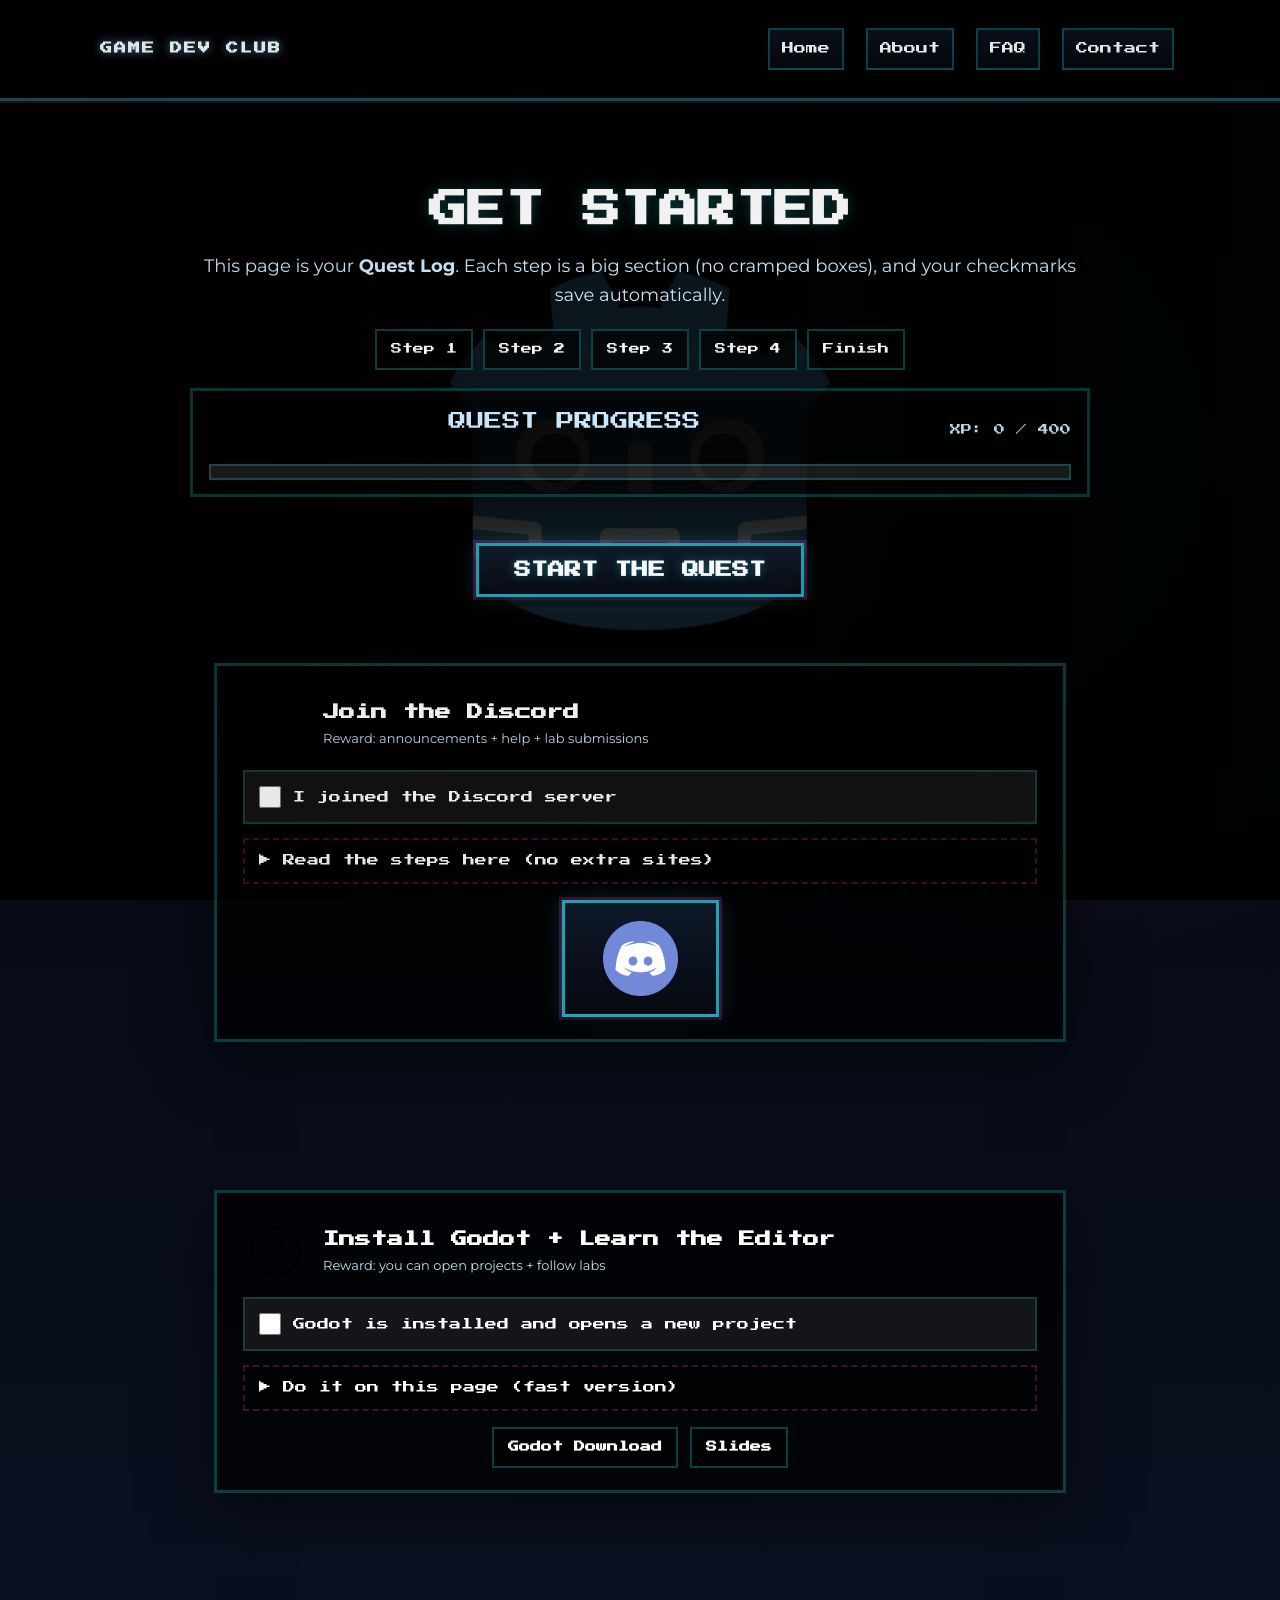
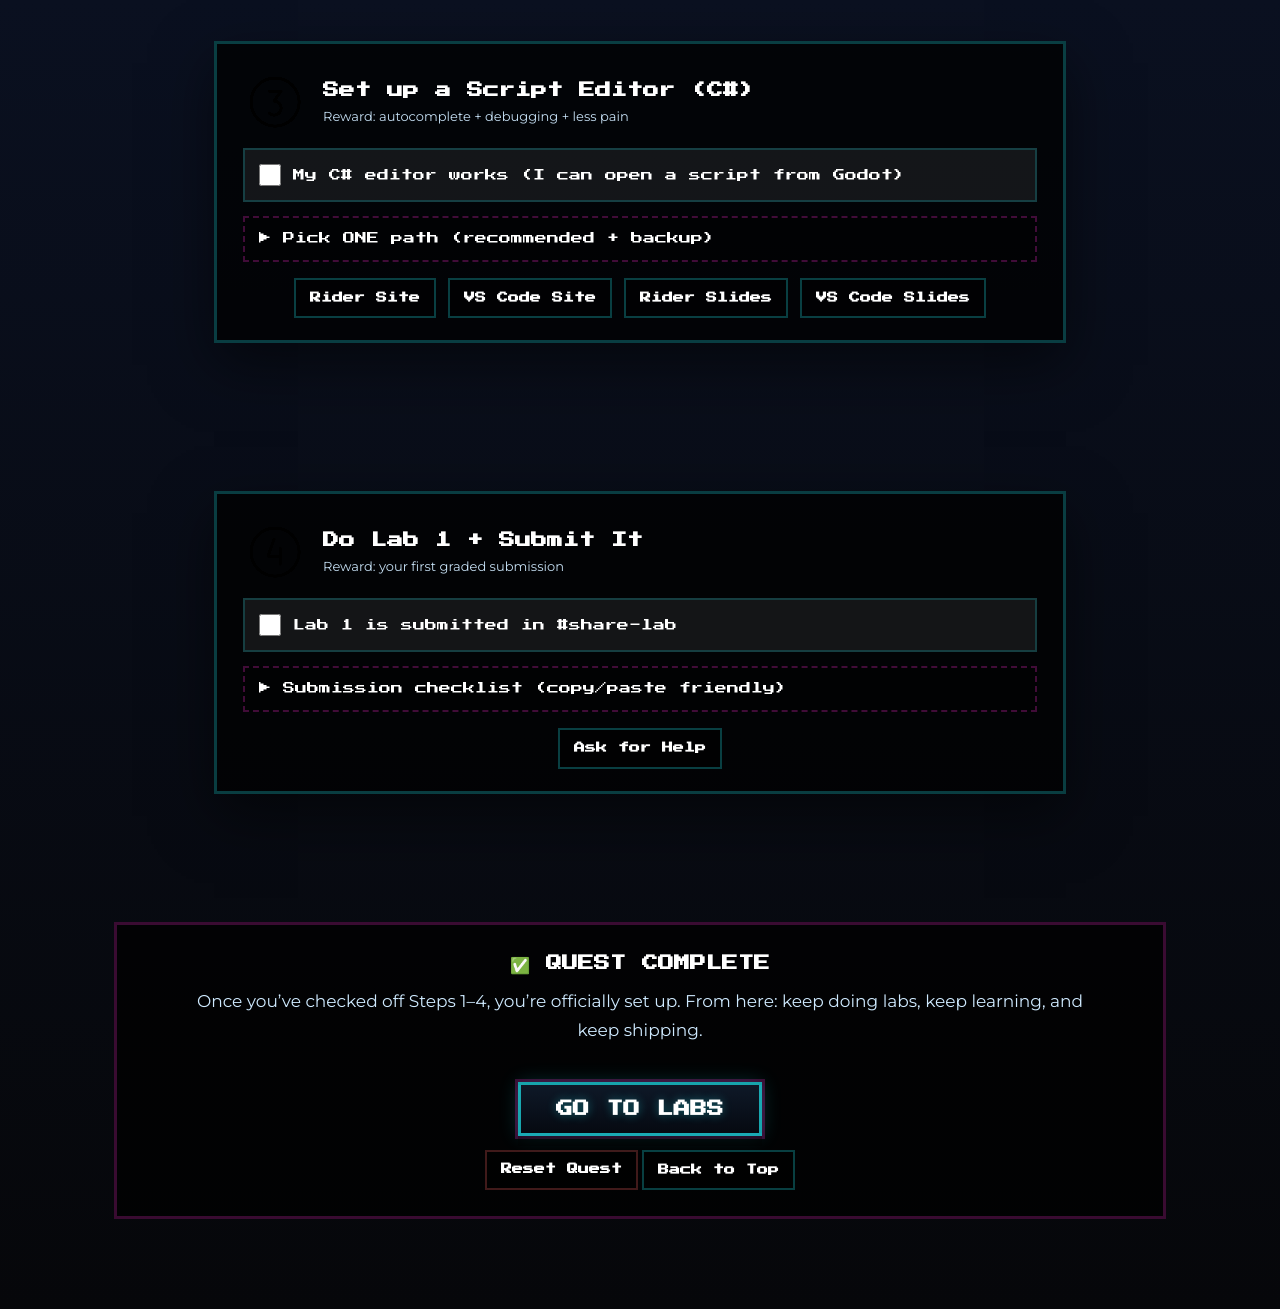
==== commit 9aa2ce1c: "getting-started.html" ====
--- a/getting-started.html
+++ b/getting-started.html
@@ -1,682 +1 @@
-<!DOCTYPE html>
-<html lang="en">
-
-<head>
-  <meta name="viewport" content="width=device-width, initial-scale=1.0">
-  <meta charset="UTF-8">
-
-  <link rel="apple-touch-icon" sizes="180x180" href="images/apple-touch-icon.png">
-  <link rel="icon" type="image/png" sizes="32x32" href="images/favicon-32x32.png">
-  <link rel="icon" type="image/png" sizes="16x16" href="images/favicon-16x16.png">
-  <link rel="manifest" href="images/site.webmanifest">
-  <link rel="mask-icon" href="images/safari-pinned-tab.svg" color="#5bbad5">
-  <meta name="msapplication-TileColor" content="#da532c">
-  <meta name="theme-color" content="#ffffff">
-
-  <title>GDC - Get Started</title>
-  <link rel="stylesheet" href="style.css">
-  <link rel="stylesheet" href="normalize.css">
-
-  <meta name="description" content="Welcome to the Game Dev Club! Join Discord, install Godot, set up a C# script editor, and submit your first lab.">
-  <meta name="keywords" content="Game Dev Club, Godot Engine, C#, Discord, JetBrains Rider, VSCode, lab submissions">
-  <meta name="author" content="Bibhas Sharma">
-
-  <style>
-    /* Page-only layout (does not touch your global CSS file) */
-    .gs-wrap {
-      padding-top: 120px;
-      background: linear-gradient(180deg, rgba(0, 0, 0, 0.55), rgba(0, 0, 0, 0.15)), url("images/godotbackground.png");
-      background-size: cover;
-      background-position: center;
-      background-attachment: fixed;
-      min-height: 100vh;
-    }
-
-    .gs-shell {
-      max-width: 1100px;
-      margin: 0 auto;
-      padding: 0 24px 90px;
-    }
-
-    .gs-hero {
-      text-align: center;
-      padding: 40px 18px 18px;
-    }
-
-    .gs-hero h1 {
-      font-family: 'Press Start 2P', cursive;
-      font-size: clamp(26px, 3vw, 48px);
-      color: #fff;
-      margin-bottom: 16px;
-      text-shadow: 0 0 14px rgba(33, 247, 255, 0.25);
-      line-height: 1.3;
-    }
-
-    .gs-hero p {
-      color: #cfeaff;
-      font-size: 18px;
-      max-width: 900px;
-      margin: 0 auto 18px;
-      line-height: 1.65;
-    }
-
-    .gs-pillbar {
-      display: flex;
-      flex-wrap: wrap;
-      gap: 10px;
-      justify-content: center;
-      margin: 18px auto 18px;
-    }
-
-    .gs-pillbar a {
-      text-decoration: none;
-      font-family: 'Press Start 2P', cursive;
-      font-size: 11px;
-      padding: 12px 14px;
-      color: #fff;
-      background: rgba(0, 0, 0, 0.65);
-      border: 2px solid rgba(33, 247, 255, 0.25);
-      display: inline-block;
-    }
-
-    .gs-pillbar a:hover {
-      border-color: rgba(255, 43, 214, 0.55);
-      transform: translateY(-1px);
-    }
-
-    /* QUEST HUD */
-    .gs-hud {
-      max-width: 900px;
-      margin: 0 auto 26px;
-      background: rgba(0, 0, 0, 0.72);
-      border: 3px solid rgba(33, 247, 255, 0.22);
-      box-shadow: 0 18px 40px rgba(0, 0, 0, 0.45);
-      padding: 16px 16px 14px;
-      text-align: left;
-    }
-
-    .gs-hud-top {
-      display: flex;
-      flex-wrap: wrap;
-      align-items: center;
-      justify-content: space-between;
-      gap: 10px;
-      margin-bottom: 10px;
-    }
-
-    .gs-hud-title {
-      font-family: 'Press Start 2P', cursive;
-      color: #fff;
-      font-size: 12px;
-      line-height: 1.5;
-      margin: 0;
-    }
-
-    .gs-xp {
-      font-family: 'Press Start 2P', cursive;
-      color: #cfeaff;
-      font-size: 11px;
-      opacity: 0.95;
-    }
-
-    .gs-bar {
-      width: 100%;
-      height: 16px;
-      background: rgba(255, 255, 255, 0.10);
-      border: 2px solid rgba(33, 247, 255, 0.22);
-      position: relative;
-      overflow: hidden;
-    }
-
-    .gs-bar>span {
-      display: block;
-      height: 100%;
-      width: 0%;
-      background: linear-gradient(90deg, rgba(33, 247, 255, 0.65), rgba(255, 43, 214, 0.55));
-    }
-
-    /* BIG SECTIONS */
-    .gs-section {
-      margin-top: 26px;
-      padding-top: 4px;
-      scroll-margin-top: 130px; /* IMPORTANT: prevents sticky header hiding the title */
-    }
-
-    /* one step per row, big spacing */
-    .gs-grid {
-      display: grid;
-      grid-template-columns: repeat(12, 1fr);
-      gap: 22px;
-      margin-top: 18px;
-    }
-
-    /* BIGGER CARD */
-    .gs-card {
-      grid-column: span 12;
-      background: rgba(0, 0, 0, 0.76);
-      border: 3px solid rgba(33, 247, 255, 0.24);
-      box-shadow: 0 22px 55px rgba(0, 0, 0, 0.50);
-      padding: 26px 26px 22px;
-    }
-
-    .gs-card header {
-      position: static;
-      padding: 0;
-      border: none;
-      box-shadow: none;
-      background: transparent;
-      animation: none;
-      backdrop-filter: none;
-      display: block;
-    }
-
-    .gs-topline {
-      display: flex;
-      align-items: center;
-      gap: 16px;
-      margin-bottom: 14px;
-    }
-
-    .gs-num {
-      width: 64px;
-      height: 64px;
-      flex: 0 0 64px;
-      image-rendering: pixelated;
-    }
-
-    .gs-title {
-      color: #fff;
-      font-family: 'Press Start 2P', cursive;
-      font-size: 16px;
-      line-height: 1.5;
-      margin: 0;
-    }
-
-    .gs-tag {
-      display: inline-block;
-      margin-top: 8px;
-      font-size: 13px;
-      color: #cfeaff;
-      opacity: 0.95;
-    }
-
-    .gs-body p {
-      color: #cfeaff;
-      font-size: 17px;
-      line-height: 1.7;
-      margin: 12px 0;
-      max-width: 900px;
-    }
-
-    .gs-body ul {
-      color: #cfeaff;
-      margin: 10px 0 0 18px;
-      line-height: 1.7;
-      font-size: 17px;
-      max-width: 900px;
-    }
-
-    /* QUEST CHECK + EXPAND */
-    .gs-checkline {
-      display: flex;
-      align-items: center;
-      gap: 12px;
-      margin: 14px 0 6px;
-      padding: 14px 14px;
-      background: rgba(255, 255, 255, 0.07);
-      border: 2px solid rgba(33, 247, 255, 0.18);
-      max-width: 900px;
-    }
-
-    .gs-checkline input {
-      width: 22px;
-      height: 22px;
-      accent-color: #21f7ff;
-    }
-
-    .gs-checkline label {
-      color: #fff;
-      font-family: 'Press Start 2P', cursive;
-      font-size: 12px;
-      line-height: 1.55;
-      cursor: pointer;
-    }
-
-    details.gs-details {
-      margin-top: 14px;
-      border: 2px dashed rgba(255, 43, 214, 0.25);
-      padding: 14px 14px;
-      background: rgba(0, 0, 0, 0.42);
-      max-width: 900px;
-    }
-
-    details.gs-details summary {
-      cursor: pointer;
-      list-style: none;
-      font-family: 'Press Start 2P', cursive;
-      font-size: 12px;
-      color: #fff;
-    }
-
-    details.gs-details summary::-webkit-details-marker {
-      display: none;
-    }
-
-    .gs-details .hint {
-      margin-top: 12px;
-      color: #cfeaff;
-      font-size: 16px;
-      line-height: 1.75;
-    }
-
-    .gs-code {
-      margin-top: 12px;
-      background: rgba(0, 0, 0, 0.55);
-      border: 2px solid rgba(33, 247, 255, 0.18);
-      padding: 14px;
-      overflow: auto;
-      color: #cfeaff;
-      font-size: 14px;
-      line-height: 1.6;
-    }
-
-    .gs-actions {
-      display: flex;
-      flex-wrap: wrap;
-      gap: 12px;
-      margin-top: 16px;
-      align-items: center;
-    }
-
-    .gs-mini {
-      text-decoration: none;
-      font-weight: 800;
-      padding: 12px 14px;
-      border: 2px solid rgba(33, 247, 255, 0.25);
-      color: #fff;
-      background: rgba(0, 0, 0, 0.55);
-      display: inline-block;
-      font-family: 'Press Start 2P', cursive;
-      font-size: 11px;
-    }
-
-    .gs-mini:hover {
-      border-color: rgba(255, 43, 214, 0.55);
-      transform: translateY(-1px);
-    }
-
-    .gs-danger {
-      border-color: rgba(255, 100, 100, 0.25);
-    }
-
-    .gs-finish {
-      margin-top: 28px;
-      background: rgba(0, 0, 0, 0.78);
-      border: 3px solid rgba(255, 43, 214, 0.22);
-      padding: 26px 18px;
-      text-align: center;
-      scroll-margin-top: 130px;
-    }
-
-    .gs-finish h2 {
-      font-family: 'Press Start 2P', cursive;
-      color: #fff;
-      font-size: 16px;
-      line-height: 1.6;
-      margin-bottom: 12px;
-    }
-
-    .gs-finish p {
-      color: #cfeaff;
-      font-size: 17px;
-      line-height: 1.7;
-      max-width: 900px;
-      margin: 0 auto 16px;
-    }
-  </style>
-</head>
-
-<body>
-  <header class="">
-    <a href="index.html" class="logo">Game Dev Club</a>
-    <div class="toggle" onclick="toggleMenu();"></div>
-    <ul class="menu">
-      <li><a href="https://ihsgamedev.org/#home" onclick="toggleMenu();">Home</a></li>
-      <li><a href="https://ihsgamedev.org/#about" onclick="toggleMenu();">About</a></li>
-      <li><a href="https://ihsgamedev.org/#faq" onclick="toggleMenu();">FAQ</a></li>
-      <li><a href="https://ihsgamedev.org/#contact" onclick="toggleMenu();">Contact</a></li>
-    </ul>
-  </header>
-
-  <main class="gs-wrap" id="top">
-    <div class="gs-shell">
-      <section class="gs-hero">
-        <h1>GET STARTED</h1>
-        <p>
-          This page is your <strong>Quest Log</strong>. Each step is a big section (no cramped boxes),
-          and your checkmarks save automatically.
-        </p>
-
-        <div class="gs-pillbar">
-          <a href="#step1">Step 1</a>
-          <a href="#step2">Step 2</a>
-          <a href="#step3">Step 3</a>
-          <a href="#step4">Step 4</a>
-          <a href="#finish">Finish</a>
-        </div>
-
-        <div class="gs-hud" aria-label="Quest progress">
-          <div class="gs-hud-top">
-            <p class="gs-hud-title">QUEST PROGRESS</p>
-            <div class="gs-xp" id="xpText">XP: 0 / 400</div>
-          </div>
-          <div class="gs-bar" role="progressbar" aria-valuemin="0" aria-valuemax="100" aria-valuenow="0">
-            <span id="barFill"></span>
-          </div>
-        </div>
-
-        <a href="#step1" class="button">Start the Quest</a>
-      </section>
-
-      <!-- STEP 1 SECTION -->
-      <section class="gs-section" id="step1">
-        <div class="gs-grid">
-          <article class="gs-card">
-            <header>
-              <div class="gs-topline">
-                <img src="images/numbers/number1.png" alt="Step 1" class="gs-num">
-                <div>
-                  <h2 class="gs-title">Join the Discord</h2>
-                  <span class="gs-tag">Reward: announcements + help + lab submissions</span>
-                </div>
-              </div>
-            </header>
-
-            <div class="gs-body">
-              <div class="gs-checkline">
-                <input type="checkbox" id="q1" data-xp="100">
-                <label for="q1">I joined the Discord server</label>
-              </div>
-
-              <details class="gs-details">
-                <summary>▶ Read the steps here (no extra sites)</summary>
-                <div class="hint">
-                  <ul>
-                    <li>Click the invite button below.</li>
-                    <li>Pick a username you’ll recognize.</li>
-                    <li>Find <strong>#assistance</strong> and say: “Hi, I just joined!”</li>
-                    <li>Pin the server so you don’t lose it.</li>
-                  </ul>
-                  <p><strong>If Discord won’t open:</strong> copy/paste the invite link into your browser or install the Discord app.</p>
-                </div>
-              </details>
-
-              <div class="gs-actions">
-                <a href="https://bit.ly/428rsjZ" target="_blank" class="dbutton" style="margin:0;">
-                  <img src="images/discordimage.png" alt="Discord Logo" width="75">
-                </a>
-                <a href="https://bit.ly/428rsjZ" target="_blank" class="gs-mini">Open Discord (optional)</a>
-              </div>
-            </div>
-          </article>
-        </div>
-      </section>
-
-      <!-- STEP 2 SECTION -->
-      <section class="gs-section" id="step2">
-        <div class="gs-grid">
-          <article class="gs-card">
-            <header>
-              <div class="gs-topline">
-                <img src="images/numbers/number2.png" alt="Step 2" class="gs-num">
-                <div>
-                  <h2 class="gs-title">Install Godot + Learn the Editor</h2>
-                  <span class="gs-tag">Reward: you can open projects + follow labs</span>
-                </div>
-              </div>
-            </header>
-
-            <div class="gs-body">
-              <div class="gs-checkline">
-                <input type="checkbox" id="q2" data-xp="100">
-                <label for="q2">Godot is installed and opens a new project</label>
-              </div>
-
-              <details class="gs-details">
-                <summary>▶ Do it on this page (fast version)</summary>
-                <div class="hint">
-                  <p><strong>Goal:</strong> install Godot and create one empty project.</p>
-                  <ul>
-                    <li>Download Godot (latest stable) from the official site.</li>
-                    <li>Install / unzip it (depends on your OS).</li>
-                    <li>Open Godot → click <strong>New Project</strong>.</li>
-                    <li>Name it: <strong>GDC_TestProject</strong>.</li>
-                    <li>Choose a folder you can find later (Desktop or Documents is fine).</li>
-                    <li>Click <strong>Create &amp; Edit</strong>.</li>
-                  </ul>
-
-                  <p><strong>Sanity check:</strong> you should see panels like Scene / FileSystem / Inspector.</p>
-                  <div class="gs-code">
-                    If it won't open:
-                    - restart computer
-                    - redownload stable build
-                    - ask in Discord #assistance with your OS + screenshot
-                  </div>
-                </div>
-              </details>
-
-              <div class="gs-actions">
-                <a class="gs-mini" target="_blank" href="https://godotengine.org/download">Godot Download (optional)</a>
-                <a class="gs-mini" target="_blank"
-                  href="https://docs.google.com/presentation/d/1SK0MCz6eUM-Sa-MBG9eXrG62JmJSNyOSM_BY1VZIHYc/edit#slide=id.p">
-                  Slides (optional)
-                </a>
-              </div>
-            </div>
-          </article>
-        </div>
-      </section>
-
-      <!-- STEP 3 SECTION -->
-      <section class="gs-section" id="step3">
-        <div class="gs-grid">
-          <article class="gs-card">
-            <header>
-              <div class="gs-topline">
-                <img src="images/numbers/number3.png" alt="Step 3" class="gs-num">
-                <div>
-                  <h2 class="gs-title">Set up a Script Editor (C#)</h2>
-                  <span class="gs-tag">Reward: autocomplete + debugging + less pain</span>
-                </div>
-              </div>
-            </header>
-
-            <div class="gs-body">
-              <div class="gs-checkline">
-                <input type="checkbox" id="q3" data-xp="100">
-                <label for="q3">My C# editor works (I can open a script from Godot)</label>
-              </div>
-
-              <details class="gs-details">
-                <summary>▶ Pick ONE path (recommended + backup)</summary>
-                <div class="hint">
-                  <p><strong>Recommended:</strong> JetBrains Rider.</p>
-                  <ul>
-                    <li>Install Rider.</li>
-                    <li>Open Rider once so it finishes setup.</li>
-                    <li>In Godot: Editor Settings → Dotnet → External Editor → choose Rider (or Auto).</li>
-                    <li>Open any C# script → Rider should launch.</li>
-                  </ul>
-
-                  <p><strong>Backup:</strong> VS Code.</p>
-                  <ul>
-                    <li>Install VS Code + C# extension.</li>
-                    <li>Set Godot external editor to VS Code.</li>
-                    <li>Open a script and confirm autocomplete works.</li>
-                  </ul>
-
-                  <div class="gs-code">
-                    Quick test:
-                    - Create script: Player.cs
-                    - Type: Console.WriteLine("hello");
-                    If it suggests Console/WriteLine -> you're good.
-                  </div>
-                </div>
-              </details>
-
-              <div class="gs-actions">
-                <a class="gs-mini" target="_blank" href="https://www.jetbrains.com/rider/">Rider Site (optional)</a>
-                <a class="gs-mini" target="_blank" href="https://code.visualstudio.com/">VS Code Site (optional)</a>
-                <a class="gs-mini" target="_blank"
-                  href="https://docs.google.com/presentation/d/16xJVtBWoy6pmolH2bxYpNQ8sFIq0z8gYlD40pLp3AdY/edit#slide=id.p">
-                  Rider Slides (optional)
-                </a>
-                <a class="gs-mini" target="_blank"
-                  href="https://docs.google.com/presentation/d/1cJeGbLo844TeqkArvpzsNyYUyb_Q9O29G5qrhaQEmxU/edit#slide=id.p">
-                  VS Code Slides (optional)
-                </a>
-              </div>
-            </div>
-          </article>
-        </div>
-      </section>
-
-      <!-- STEP 4 SECTION -->
-      <section class="gs-section" id="step4">
-        <div class="gs-grid">
-          <article class="gs-card">
-            <header>
-              <div class="gs-topline">
-                <img src="images/numbers/number4.png" alt="Step 4" class="gs-num">
-                <div>
-                  <h2 class="gs-title">Do Lab 1 + Submit It</h2>
-                  <span class="gs-tag">Reward: your first graded submission</span>
-                </div>
-              </div>
-            </header>
-
-            <div class="gs-body">
-              <div class="gs-checkline">
-                <input type="checkbox" id="q4" data-xp="100">
-                <label for="q4">Lab 1 is submitted in #share-lab</label>
-              </div>
-
-              <details class="gs-details">
-                <summary>▶ Submission checklist (copy/paste friendly)</summary>
-                <div class="hint">
-                  <p><strong>Goal:</strong> finish Lab 1 (“Easy Artwork Printing”) and submit correctly.</p>
-                  <ul>
-                    <li>Finish the lab steps.</li>
-                    <li>Close Godot (avoids weird zip issues).</li>
-                    <li>Zip the <strong>entire project folder</strong> (not just one file).</li>
-                    <li>Post in <strong>#share-lab</strong> as: <em>FirstName Lab 1</em></li>
-                    <li>Wait for a private thread under <strong>#grading</strong>.</li>
-                    <li>Fix feedback + resubmit (unlimited).</li>
-                  </ul>
-
-                  <div class="gs-code">
-                    Example message:
-                    "Bibhas Lab 1"
-                    (attach zip)
-                  </div>
-
-                  <p><strong>Common mistakes:</strong></p>
-                  <ul>
-                    <li>Uploading only screenshots instead of the zip</li>
-                    <li>Zipping the wrong folder level</li>
-                    <li>Naming it something random so graders can’t find it</li>
-                  </ul>
-                </div>
-              </details>
-
-              <div class="gs-actions">
-                <a href="https://bit.ly/428rsjZ" target="_blank" class="gs-mini">Ask for Help (optional)</a>
-              </div>
-            </div>
-          </article>
-        </div>
-      </section>
-
-      <section class="gs-finish" id="finish">
-        <h2>✅ QUEST COMPLETE</h2>
-        <p>
-          Once you’ve checked off Steps 1–4, you’re officially set up. From here: keep doing labs, keep learning,
-          and keep shipping.
-        </p>
-        <a href="labs.html" class="button">Go to Labs</a>
-        <div style="margin-top:14px;">
-          <button class="gs-mini gs-danger" id="resetQuest" type="button">Reset Quest</button>
-          <a href="#top" class="gs-mini">Back to Top</a>
-        </div>
-      </section>
-
-    </div>
-  </main>
-
-  <script type="text/javascript">
-    // sticky header
-    window.addEventListener('scroll', function () {
-      var header = document.querySelector('header')
-      header.classList.toggle('sticky', window.scrollY > 0);
-    });
-
-    function toggleMenu() {
-      var menuToggle = document.querySelector('.toggle');
-      var menu = document.querySelector('.menu');
-      menuToggle.classList.toggle('active');
-      menu.classList.toggle('active');
-    }
-
-    // Quest progress (saved)
-    const KEY = "gdc_quest_progress_v2";
-    const checks = Array.from(document.querySelectorAll('input[type="checkbox"][data-xp]'));
-    const xpText = document.getElementById("xpText");
-    const barFill = document.getElementById("barFill");
-    const barWrap = document.querySelector(".gs-bar");
-
-    function loadProgress() {
-      try {
-        const saved = JSON.parse(localStorage.getItem(KEY) || "{}");
-        checks.forEach(cb => cb.checked = !!saved[cb.id]);
-      } catch (e) { }
-      updateHud();
-    }
-
-    function saveProgress() {
-      const data = {};
-      checks.forEach(cb => data[cb.id] = cb.checked);
-      localStorage.setItem(KEY, JSON.stringify(data));
-    }
-
-    function updateHud() {
-      const total = checks.reduce((sum, cb) => sum + Number(cb.dataset.xp || 0), 0);
-      const earned = checks.reduce((sum, cb) => sum + (cb.checked ? Number(cb.dataset.xp || 0) : 0), 0);
-      const pct = total ? Math.round((earned / total) * 100) : 0;
-
-      xpText.textContent = `XP: ${earned} / ${total}`;
-      barFill.style.width = pct + "%";
-      barWrap.setAttribute("aria-valuenow", String(pct));
-
-      if (earned === total && total > 0) {
-        xpText.textContent = `XP: ${earned} / ${total} (MAX!)`;
-      }
-    }
-
-    checks.forEach(cb => {
-      cb.addEventListener("change", () => {
-        saveProgress();
-        updateHud();
-      });
-    });
-
-    document.getElementById("resetQuest").addEventListener("click", () => {
-      localStorage.removeItem(KEY);
-      checks.forEach(cb => cb.checked = false);
-      updateHud();
-    });
-
-    loadProgress();
-  </script>
-</body>
-
-</html>
+<!DOCTYPE html><html lang="en"><head>  <meta name="viewport" content="width=device-width, initial-scale=1.0">  <meta charset="UTF-8">  <link rel="apple-touch-icon" sizes="180x180" href="images/apple-touch-icon.png">  <link rel="icon" type="image/png" sizes="32x32" href="images/favicon-32x32.png">  <link rel="icon" type="image/png" sizes="16x16" href="images/favicon-16x16.png">  <link rel="manifest" href="images/site.webmanifest">  <link rel="mask-icon" href="images/safari-pinned-tab.svg" color="#5bbad5">  <meta name="msapplication-TileColor" content="#da532c">  <meta name="theme-color" content="#ffffff">  <title>GDC - Get Started</title>  <link rel="stylesheet" href="style.css">  <link rel="stylesheet" href="normalize.css">  <meta name="description" content="Welcome to the Game Dev Club! Join Discord, install Godot, set up a C# script editor, and submit your first lab.">  <meta name="keywords" content="Game Dev Club, Godot Engine, C#, Discord, JetBrains Rider, VSCode, lab submissions">  <meta name="author" content="Bibhas Sharma">  <style>    /* Page-only layout (does not touch your global CSS file) */    .gs-wrap {      padding-top: 120px;      background: linear-gradient(180deg, rgba(0, 0, 0, 0.55), rgba(0, 0, 0, 0.15)), url("images/godotbackground.png");      background-size: cover;      background-position: center;      background-attachment: fixed;      min-height: 100vh;    }    .gs-shell {      max-width: 1100px;      margin: 0 auto;      padding: 0 24px 90px;    }    .gs-hero {      text-align: center;      padding: 40px 18px 18px;    }    .gs-hero h1 {      font-family: 'Press Start 2P', cursive;      font-size: clamp(26px, 3vw, 48px);      color: #fff;      margin-bottom: 16px;      text-shadow: 0 0 14px rgba(33, 247, 255, 0.25);      line-height: 1.3;    }    .gs-hero p {      color: #cfeaff;      font-size: 18px;      max-width: 900px;      margin: 0 auto 18px;      line-height: 1.65;    }    .gs-pillbar {      display: flex;      flex-wrap: wrap;      gap: 10px;      justify-content: center;      margin: 18px auto 18px;    }    .gs-pillbar a {      text-decoration: none;      font-family: 'Press Start 2P', cursive;      font-size: 11px;      padding: 12px 14px;      color: #fff;      background: rgba(0, 0, 0, 0.65);      border: 2px solid rgba(33, 247, 255, 0.25);      display: inline-block;    }    .gs-pillbar a:hover {      border-color: rgba(255, 43, 214, 0.55);      transform: translateY(-1px);    }    /* QUEST HUD */    .gs-hud {      max-width: 900px;      margin: 0 auto 26px;      background: rgba(0, 0, 0, 0.72);      border: 3px solid rgba(33, 247, 255, 0.22);      box-shadow: 0 18px 40px rgba(0, 0, 0, 0.45);      padding: 16px 16px 14px;      text-align: left;    }    .gs-hud-top {      display: flex;      flex-wrap: wrap;      align-items: center;      justify-content: space-between;      gap: 10px;      margin-bottom: 10px;    }    .gs-hud-title {      font-family: 'Press Start 2P', cursive;      color: #fff;      font-size: 12px;      line-height: 1.5;      margin: 0;    }    .gs-xp {      font-family: 'Press Start 2P', cursive;      color: #cfeaff;      font-size: 11px;      opacity: 0.95;    }    .gs-bar {      width: 100%;      height: 16px;      background: rgba(255, 255, 255, 0.10);      border: 2px solid rgba(33, 247, 255, 0.22);      position: relative;      overflow: hidden;    }    .gs-bar>span {      display: block;      height: 100%;      width: 0%;      background: linear-gradient(90deg, rgba(33, 247, 255, 0.65), rgba(255, 43, 214, 0.55));    }    /* BIG SECTIONS */    .gs-section {      margin-top: 26px;      padding-top: 4px;      scroll-margin-top: 130px; /* IMPORTANT: prevents sticky header hiding the title */    }    /* one step per row, big spacing */    .gs-grid {      display: grid;      grid-template-columns: repeat(12, 1fr);      gap: 22px;      margin-top: 18px;    }    /* BIGGER CARD */    .gs-card {      grid-column: span 12;      background: rgba(0, 0, 0, 0.76);      border: 3px solid rgba(33, 247, 255, 0.24);      box-shadow: 0 22px 55px rgba(0, 0, 0, 0.50);      padding: 26px 26px 22px;    }    .gs-card header {      position: static;      padding: 0;      border: none;      box-shadow: none;      background: transparent;      animation: none;      backdrop-filter: none;      display: block;    }    .gs-topline {      display: flex;      align-items: center;      gap: 16px;      margin-bottom: 14px;    }    .gs-num {      width: 64px;      height: 64px;      flex: 0 0 64px;      image-rendering: pixelated;    }    .gs-title {      color: #fff;      font-family: 'Press Start 2P', cursive;      font-size: 16px;      line-height: 1.5;      margin: 0;    }    .gs-tag {      display: inline-block;      margin-top: 8px;      font-size: 13px;      color: #cfeaff;      opacity: 0.95;    }    .gs-body p {      color: #cfeaff;      font-size: 17px;      line-height: 1.7;      margin: 12px 0;      max-width: 900px;    }    .gs-body ul {      color: #cfeaff;      margin: 10px 0 0 18px;      line-height: 1.7;      font-size: 17px;      max-width: 900px;    }    /* QUEST CHECK + EXPAND */    .gs-checkline {      display: flex;      align-items: center;      gap: 12px;      margin: 14px 0 6px;      padding: 14px 14px;      background: rgba(255, 255, 255, 0.07);      border: 2px solid rgba(33, 247, 255, 0.18);      max-width: 900px;    }    .gs-checkline input {      width: 22px;      height: 22px;      accent-color: #21f7ff;    }    .gs-checkline label {      color: #fff;      font-family: 'Press Start 2P', cursive;      font-size: 12px;      line-height: 1.55;      cursor: pointer;    }    details.gs-details {      margin-top: 14px;      border: 2px dashed rgba(255, 43, 214, 0.25);      padding: 14px 14px;      background: rgba(0, 0, 0, 0.42);      max-width: 900px;    }    details.gs-details summary {      cursor: pointer;      list-style: none;      font-family: 'Press Start 2P', cursive;      font-size: 12px;      color: #fff;    }    details.gs-details summary::-webkit-details-marker {      display: none;    }    .gs-details .hint {      margin-top: 12px;      color: #cfeaff;      font-size: 16px;      line-height: 1.75;    }    .gs-code {      margin-top: 12px;      background: rgba(0, 0, 0, 0.55);      border: 2px solid rgba(33, 247, 255, 0.18);      padding: 14px;      overflow: auto;      color: #cfeaff;      font-size: 14px;      line-height: 1.6;    }    .gs-actions {      display: flex;      flex-wrap: wrap;      gap: 12px;      margin-top: 16px;      align-items: center;          justify-content: center;    }    .gs-mini {      text-decoration: none;      font-weight: 800;      padding: 12px 14px;      border: 2px solid rgba(33, 247, 255, 0.25);      color: #fff;      background: rgba(0, 0, 0, 0.55);      display: inline-block;      font-family: 'Press Start 2P', cursive;      font-size: 11px;    }    .gs-mini:hover {      border-color: rgba(255, 43, 214, 0.55);      transform: translateY(-1px);    }    .gs-danger {      border-color: rgba(255, 100, 100, 0.25);    }    .gs-finish {      margin-top: 28px;      background: rgba(0, 0, 0, 0.78);      border: 3px solid rgba(255, 43, 214, 0.22);      padding: 26px 18px;      text-align: center;      scroll-margin-top: 130px;    }    .gs-finish h2 {      font-family: 'Press Start 2P', cursive;      color: #fff;      font-size: 16px;      line-height: 1.6;      margin-bottom: 12px;    }    .gs-finish p {      color: #cfeaff;      font-size: 17px;      line-height: 1.7;      max-width: 900px;      margin: 0 auto 16px;    }  </style></head><body>  <header class="">    <a href="index.html" class="logo">Game Dev Club</a>    <div class="toggle" onclick="toggleMenu();"></div>    <ul class="menu">      <li><a href="https://ihsgamedev.org/#home" onclick="toggleMenu();">Home</a></li>      <li><a href="https://ihsgamedev.org/#about" onclick="toggleMenu();">About</a></li>      <li><a href="https://ihsgamedev.org/#faq" onclick="toggleMenu();">FAQ</a></li>      <li><a href="https://ihsgamedev.org/#contact" onclick="toggleMenu();">Contact</a></li>    </ul>  </header>  <main class="gs-wrap" id="top">    <div class="gs-shell">      <section class="gs-hero">        <h1>GET STARTED</h1>        <p>          This page is your <strong>Quest Log</strong>. Each step is a big section (no cramped boxes),          and your checkmarks save automatically.        </p>        <div class="gs-pillbar">          <a href="#step1">Step 1</a>          <a href="#step2">Step 2</a>          <a href="#step3">Step 3</a>          <a href="#step4">Step 4</a>          <a href="#finish">Finish</a>        </div>        <div class="gs-hud" aria-label="Quest progress">          <div class="gs-hud-top">            <p class="gs-hud-title">QUEST PROGRESS</p>            <div class="gs-xp" id="xpText">XP: 0 / 400</div>          </div>          <div class="gs-bar" role="progressbar" aria-valuemin="0" aria-valuemax="100" aria-valuenow="0">            <span id="barFill"></span>          </div>        </div>        <a href="#step1" class="button">Start the Quest</a>      </section>            <section class="gs-section" id="step1">        <div class="gs-grid">          <article class="gs-card">            <header>              <div class="gs-topline">                <img src="images/numbers/number1.png" alt="Step 1" class="gs-num">                <div>                  <h2 class="gs-title">Join the Discord</h2>                  <span class="gs-tag">Reward: announcements + help + lab submissions</span>                </div>              </div>            </header>            <div class="gs-body">              <div class="gs-checkline">                <input type="checkbox" id="q1" data-xp="100">                <label for="q1">I joined the Discord server</label>              </div>              <details class="gs-details">                <summary>▶ Read the steps here (no extra sites)</summary>                <div class="hint">                  <ul>                    <li>Click the invite button below.</li>                    <li>Pick a username you’ll recognize.</li>                    <li>Find <strong>#assistance</strong> and say: “Hi, I just joined!”</li>                    <li>Pin the server so you don’t lose it.</li>                  </ul>                  <p><strong>If Discord won’t open:</strong> copy/paste the invite link into your browser or install the Discord app.</p>                </div>              </details>              <div class="gs-actions">                <a href="https://bit.ly/428rsjZ" target="_blank" class="dbutton" style="margin:0;">                  <img src="images/discordimage.png" alt="Discord Logo" width="75">                </a>              </div>            </div>          </article>        </div>      </section>            <section class="gs-section" id="step2">        <div class="gs-grid">          <article class="gs-card">            <header>              <div class="gs-topline">                <img src="images/numbers/number2.png" alt="Step 2" class="gs-num">                <div>                  <h2 class="gs-title">Install Godot + Learn the Editor</h2>                  <span class="gs-tag">Reward: you can open projects + follow labs</span>                </div>              </div>            </header>            <div class="gs-body">              <div class="gs-checkline">                <input type="checkbox" id="q2" data-xp="100">                <label for="q2">Godot is installed and opens a new project</label>              </div>              <details class="gs-details">                <summary>▶ Do it on this page (fast version)</summary>                <div class="hint">                  <p><strong>Goal:</strong> install Godot and create one empty project.</p>                  <ul>                    <li>Download Godot (latest stable) from the official site.</li>                    <li>Install / unzip it (depends on your OS).</li>                    <li>Open Godot → click <strong>New Project</strong>.</li>                    <li>Name it: <strong>GDC_TestProject</strong>.</li>                    <li>Choose a folder you can find later (Desktop or Documents is fine).</li>                    <li>Click <strong>Create &amp; Edit</strong>.</li>                  </ul>                  <p><strong>Sanity check:</strong> you should see panels like Scene / FileSystem / Inspector.</p>                  <div class="gs-code">                    If it won't open:                    - restart computer                    - redownload stable build                    - ask in Discord #assistance with your OS + screenshot                  </div>                </div>              </details>              <div class="gs-actions">                <a class="gs-mini" target="_blank" href="https://godotengine.org/download">Godot Download </a>                <a class="gs-mini" target="_blank"                  href="https://docs.google.com/presentation/d/1SK0MCz6eUM-Sa-MBG9eXrG62JmJSNyOSM_BY1VZIHYc/edit#slide=id.p">                  Slides                 </a>              </div>            </div>          </article>        </div>      </section>            <section class="gs-section" id="step3">        <div class="gs-grid">          <article class="gs-card">            <header>              <div class="gs-topline">                <img src="images/numbers/number3.png" alt="Step 3" class="gs-num">                <div>                  <h2 class="gs-title">Set up a Script Editor (C#)</h2>                  <span class="gs-tag">Reward: autocomplete + debugging + less pain</span>                </div>              </div>            </header>            <div class="gs-body">              <div class="gs-checkline">                <input type="checkbox" id="q3" data-xp="100">                <label for="q3">My C# editor works (I can open a script from Godot)</label>              </div>              <details class="gs-details">                <summary>▶ Pick ONE path (recommended + backup)</summary>                <div class="hint">                  <p><strong>Recommended:</strong> JetBrains Rider.</p>                  <ul>                    <li>Install Rider.</li>                    <li>Open Rider once so it finishes setup.</li>                    <li>In Godot: Editor Settings → Dotnet → External Editor → choose Rider (or Auto).</li>                    <li>Open any C# script → Rider should launch.</li>                  </ul>                  <p><strong>Backup:</strong> VS Code.</p>                  <ul>                    <li>Install VS Code + C# extension.</li>                    <li>Set Godot external editor to VS Code.</li>                    <li>Open a script and confirm autocomplete works.</li>                  </ul>                  <div class="gs-code">                    Quick test:                    - Create script: Player.cs                    - Type: Console.WriteLine("hello");                    If it suggests Console/WriteLine -> you're good.                  </div>                </div>              </details>              <div class="gs-actions">                <a class="gs-mini" target="_blank" href="https://www.jetbrains.com/rider/">Rider Site </a>                <a class="gs-mini" target="_blank" href="https://code.visualstudio.com/">VS Code Site </a>                <a class="gs-mini" target="_blank"                  href="https://docs.google.com/presentation/d/16xJVtBWoy6pmolH2bxYpNQ8sFIq0z8gYlD40pLp3AdY/edit#slide=id.p">                  Rider Slides                 </a>                <a class="gs-mini" target="_blank"                  href="https://docs.google.com/presentation/d/1cJeGbLo844TeqkArvpzsNyYUyb_Q9O29G5qrhaQEmxU/edit#slide=id.p">                  VS Code Slides                 </a>              </div>            </div>          </article>        </div>      </section>            <section class="gs-section" id="step4">        <div class="gs-grid">          <article class="gs-card">            <header>              <div class="gs-topline">                <img src="images/numbers/number4.png" alt="Step 4" class="gs-num">                <div>                  <h2 class="gs-title">Do Lab 1 + Submit It</h2>                  <span class="gs-tag">Reward: your first graded submission</span>                </div>              </div>            </header>            <div class="gs-body">              <div class="gs-checkline">                <input type="checkbox" id="q4" data-xp="100">                <label for="q4">Lab 1 is submitted in #share-lab</label>              </div>              <details class="gs-details">                <summary>▶ Submission checklist (copy/paste friendly)</summary>                <div class="hint">                  <p><strong>Goal:</strong> finish Lab 1 (“Easy Artwork Printing”) and submit correctly.</p>                  <ul>                    <li>Finish the lab steps.</li>                    <li>Close Godot (avoids weird zip issues).</li>                    <li>Zip the <strong>entire project folder</strong> (not just one file).</li>                    <li>Post in <strong>#share-lab</strong> as: <em>FirstName Lab 1</em></li>                    <li>Wait for a private thread under <strong>#grading</strong>.</li>                    <li>Fix feedback + resubmit (unlimited).</li>                  </ul>                  <div class="gs-code">                    Example message:                    "Bibhas Lab 1"                    (attach zip)                  </div>                  <p><strong>Common mistakes:</strong></p>                  <ul>                    <li>Uploading only screenshots instead of the zip</li>                    <li>Zipping the wrong folder level</li>                    <li>Naming it something random so graders can’t find it</li>                  </ul>                </div>              </details>              <div class="gs-actions">                <a href="https://bit.ly/428rsjZ" target="_blank" class="gs-mini">Ask for Help </a>              </div>            </div>          </article>        </div>      </section>      <section class="gs-finish" id="finish">        <h2>✅ QUEST COMPLETE</h2>        <p>          Once you’ve checked off Steps 1–4, you’re officially set up. From here: keep doing labs, keep learning,          and keep shipping.        </p>        <a href="labs.html" class="button">Go to Labs</a>        <div style="margin-top:14px;">          <button class="gs-mini gs-danger" id="resetQuest" type="button">Reset Quest</button>          <a href="#top" class="gs-mini">Back to Top</a>        </div>      </section>    </div>  </main>  <script type="text/javascript">    // sticky header    window.addEventListener('scroll', function () {      var header = document.querySelector('header')      header.classList.toggle('sticky', window.scrollY > 0);    });    function toggleMenu() {      var menuToggle = document.querySelector('.toggle');      var menu = document.querySelector('.menu');      menuToggle.classList.toggle('active');      menu.classList.toggle('active');    }    // Quest progress (saved)    const KEY = "gdc_quest_progress_v2";    const checks = Array.from(document.querySelectorAll('input[type="checkbox"][data-xp]'));    const xpText = document.getElementById("xpText");    const barFill = document.getElementById("barFill");    const barWrap = document.querySelector(".gs-bar");    function loadProgress() {      try {        const saved = JSON.parse(localStorage.getItem(KEY) || "{}");        checks.forEach(cb => cb.checked = !!saved[cb.id]);      } catch (e) { }      updateHud();    }    function saveProgress() {      const data = {};      checks.forEach(cb => data[cb.id] = cb.checked);      localStorage.setItem(KEY, JSON.stringify(data));    }    function updateHud() {      const total = checks.reduce((sum, cb) => sum + Number(cb.dataset.xp || 0), 0);      const earned = checks.reduce((sum, cb) => sum + (cb.checked ? Number(cb.dataset.xp || 0) : 0), 0);      const pct = total ? Math.round((earned / total) * 100) : 0;      xpText.textContent = `XP: ${earned} / ${total}`;      barFill.style.width = pct + "%";      barWrap.setAttribute("aria-valuenow", String(pct));      if (earned === total && total > 0) {        xpText.textContent = `XP: ${earned} / ${total} (MAX!)`;      }    }    checks.forEach(cb => {      cb.addEventListener("change", () => {        saveProgress();        updateHud();      });    });    document.getElementById("resetQuest").addEventListener("click", () => {      localStorage.removeItem(KEY);      checks.forEach(cb => cb.checked = false);      updateHud();    });    loadProgress();  </script></body></html>
